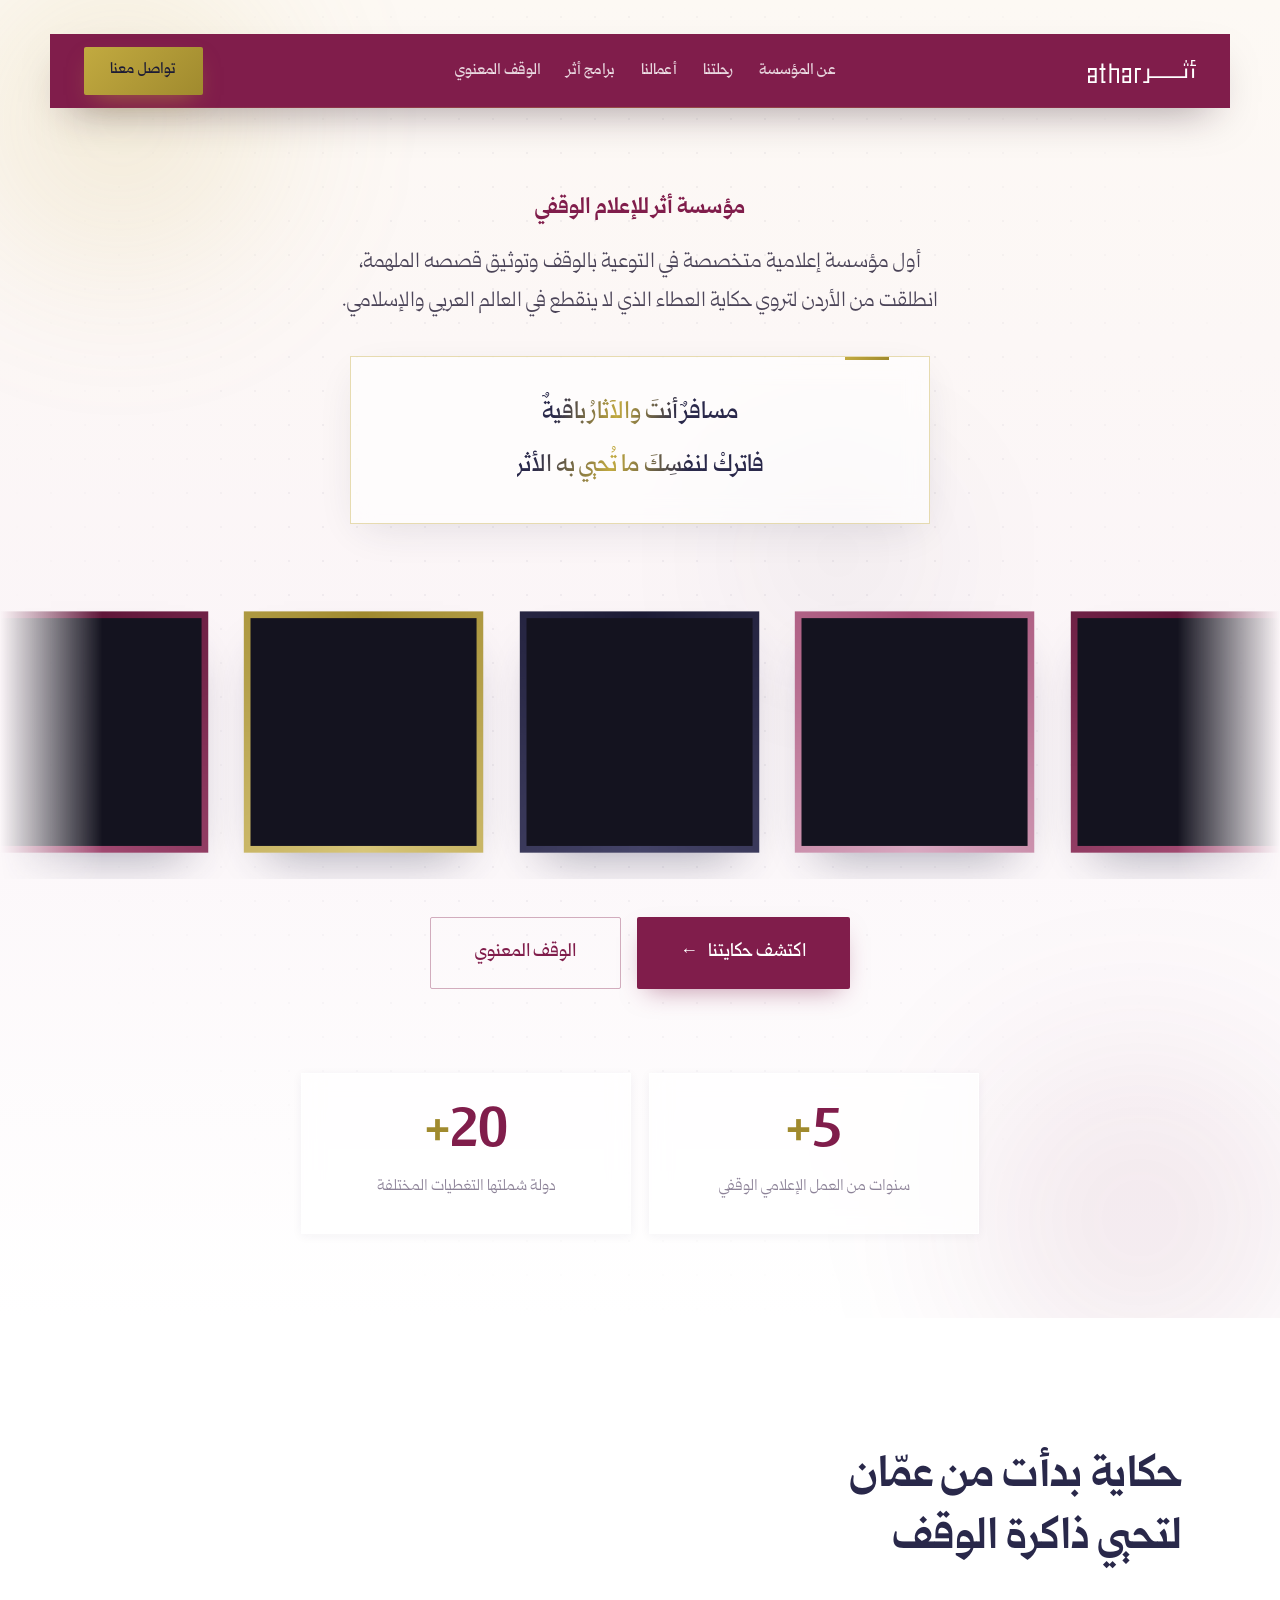
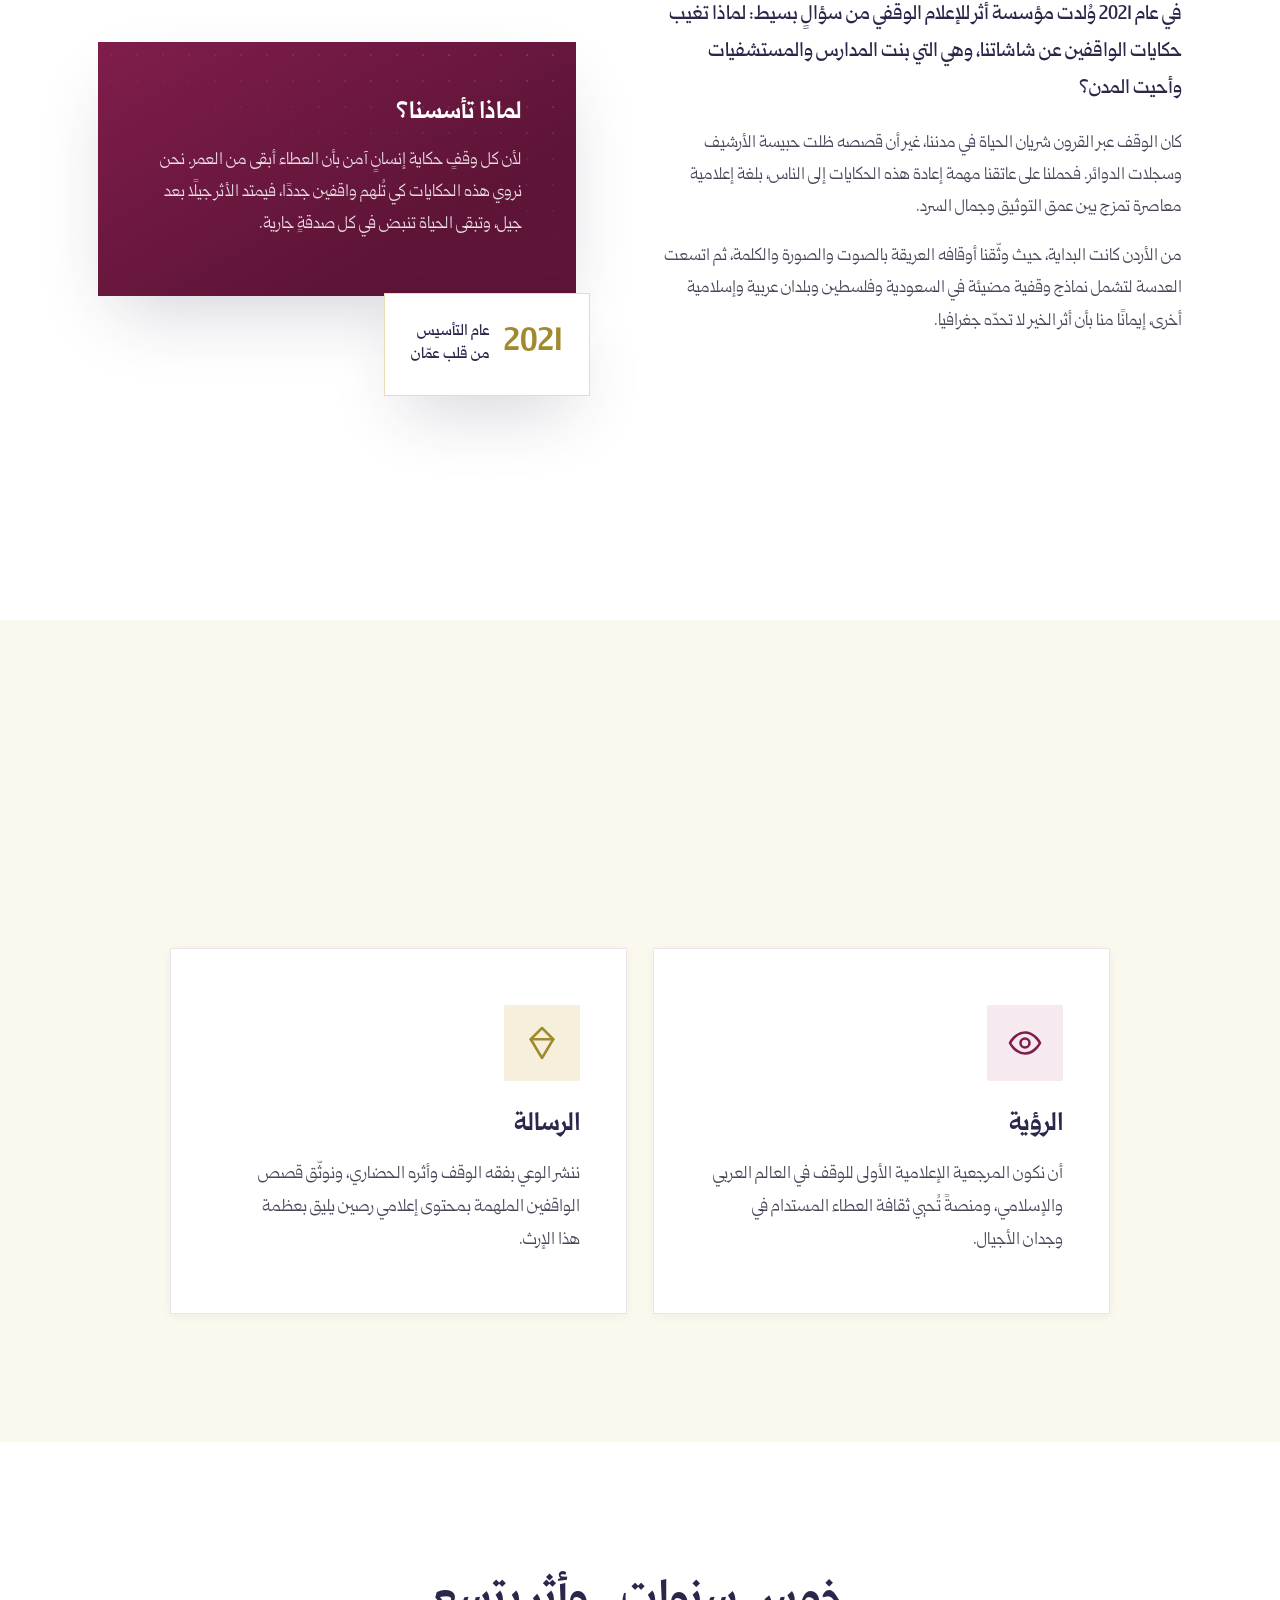
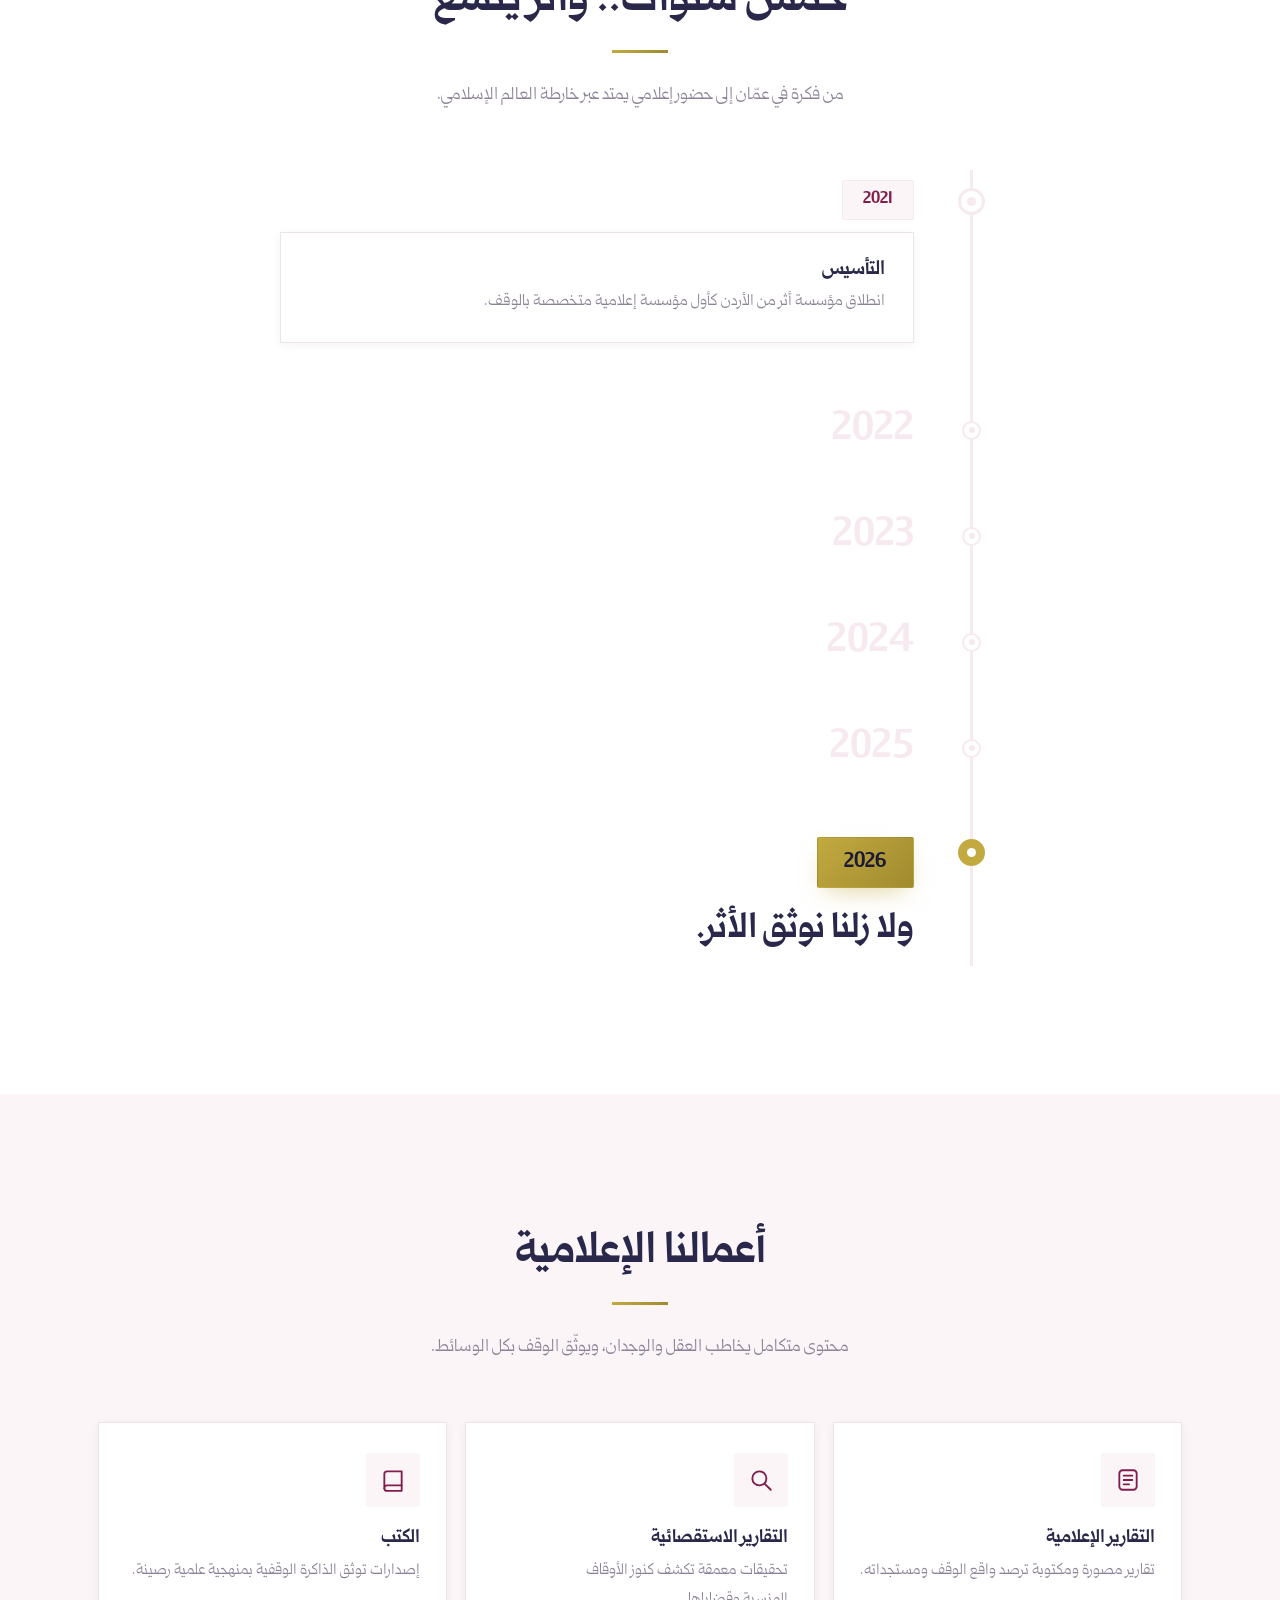
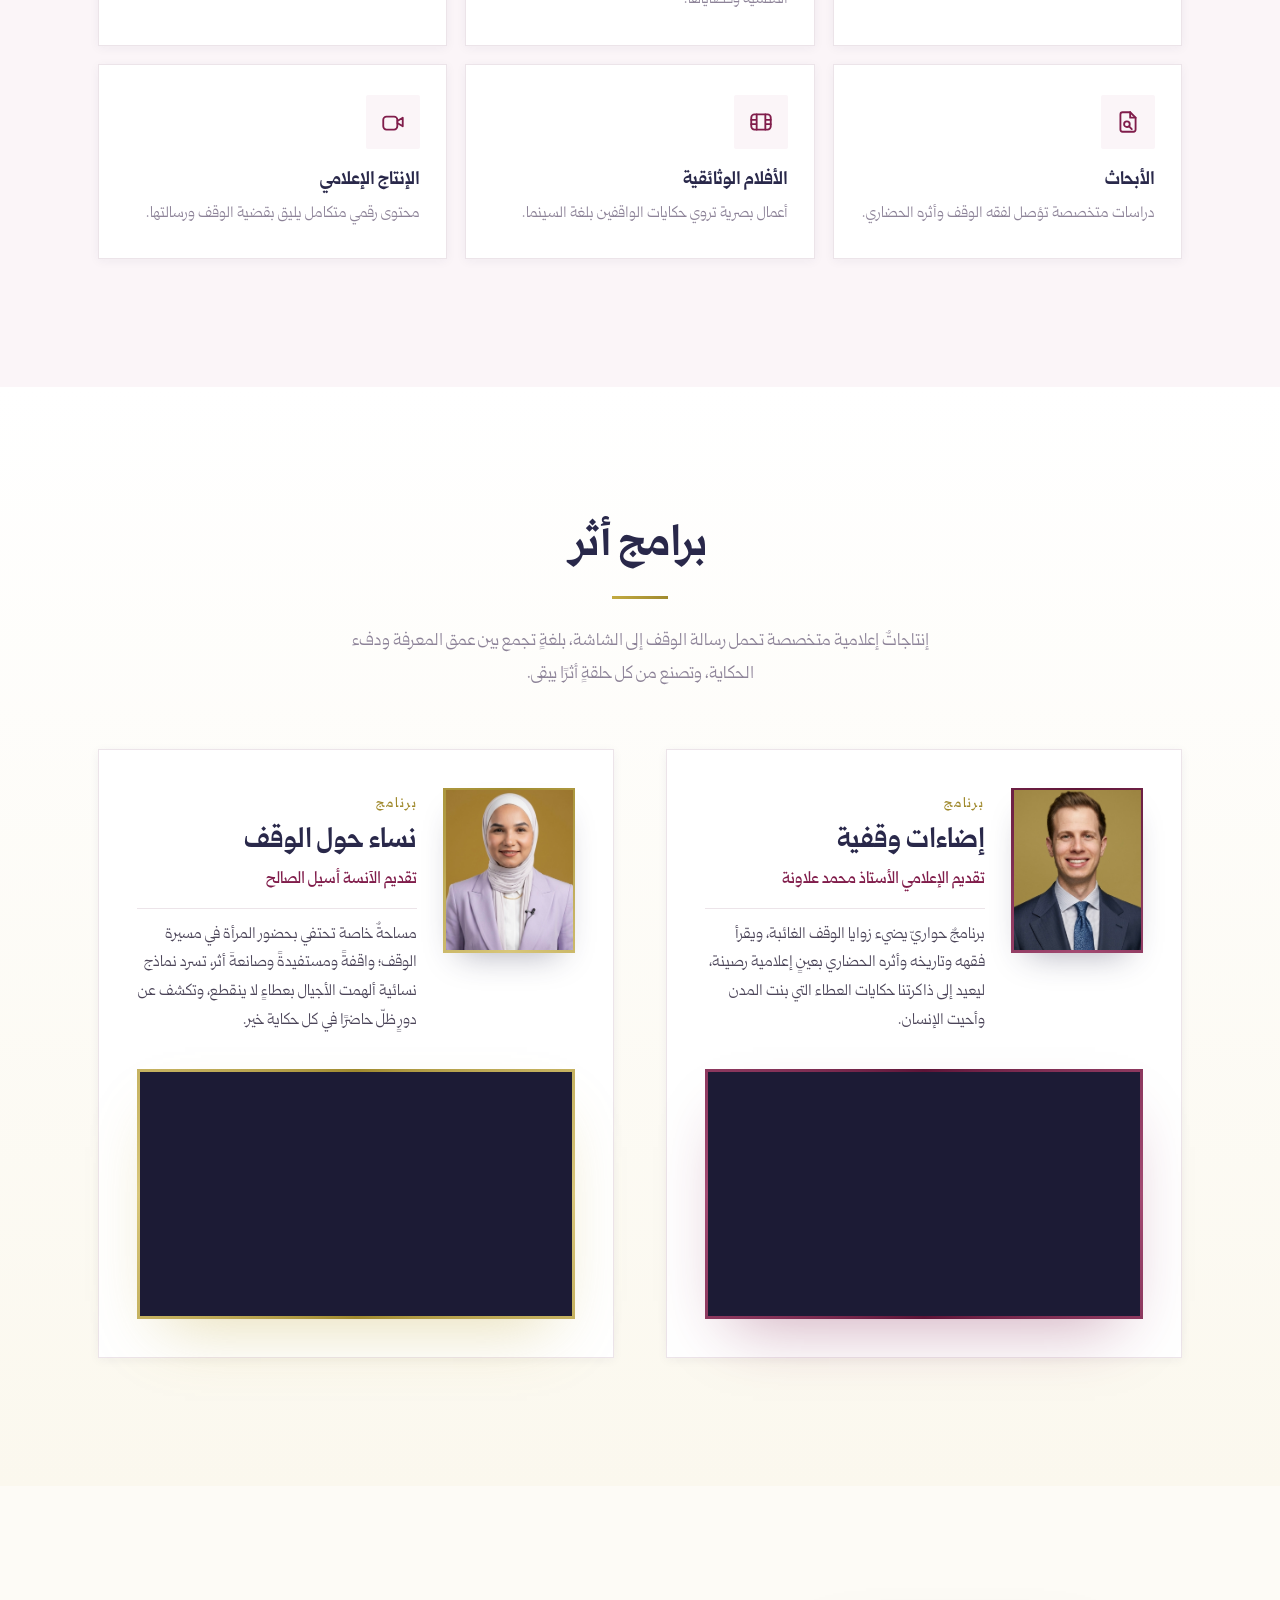
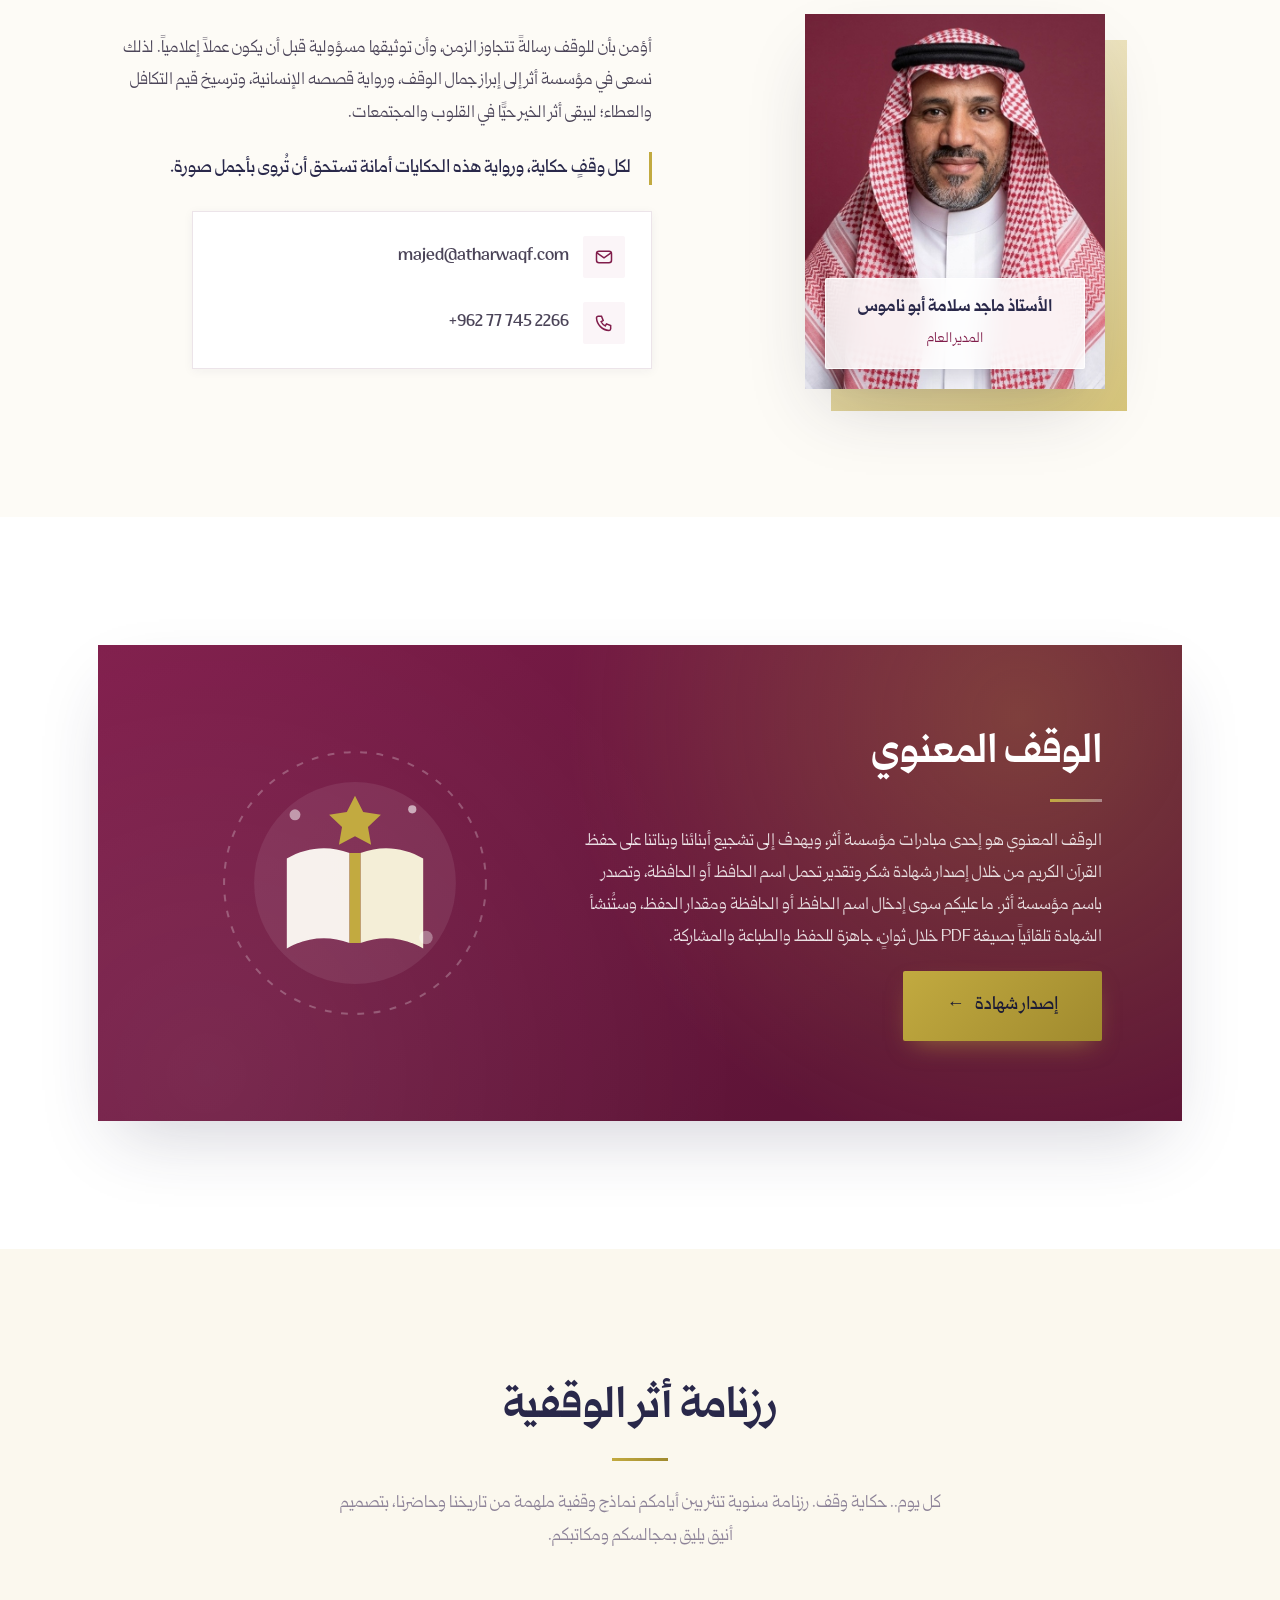
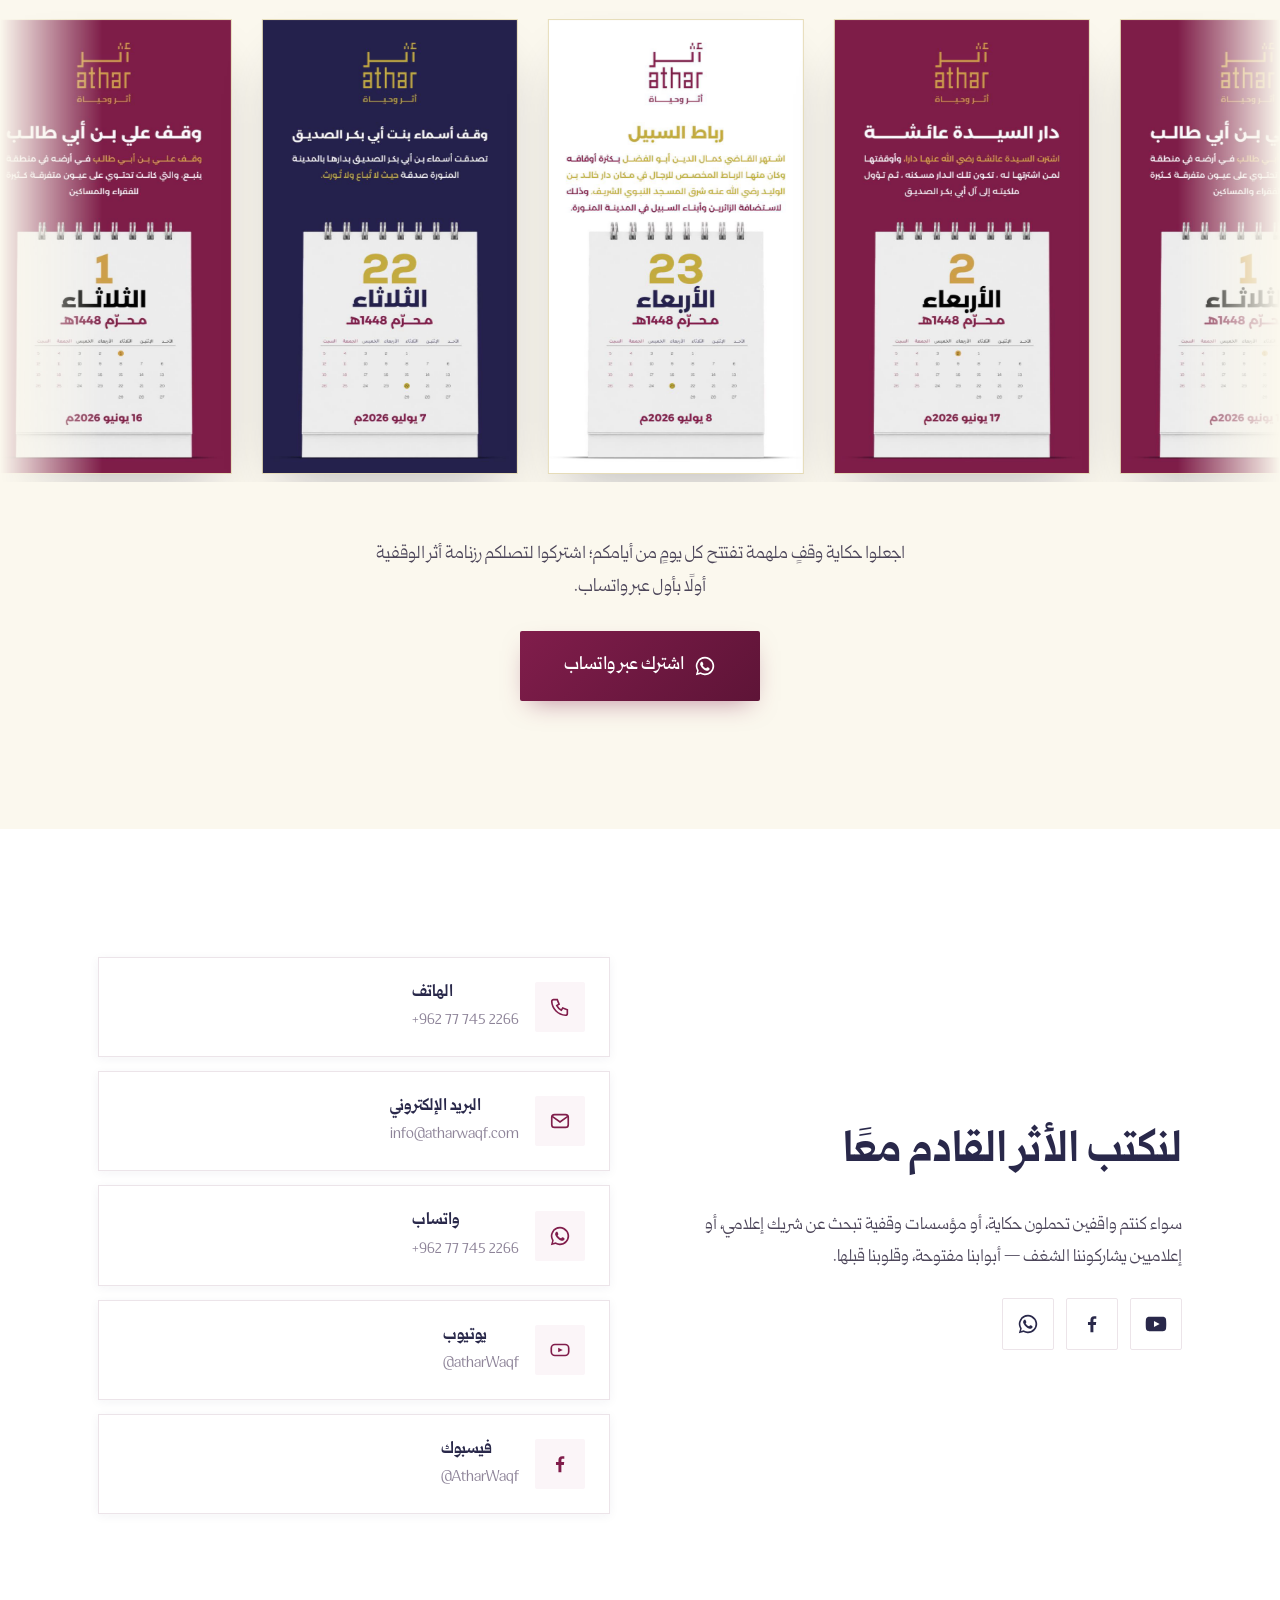
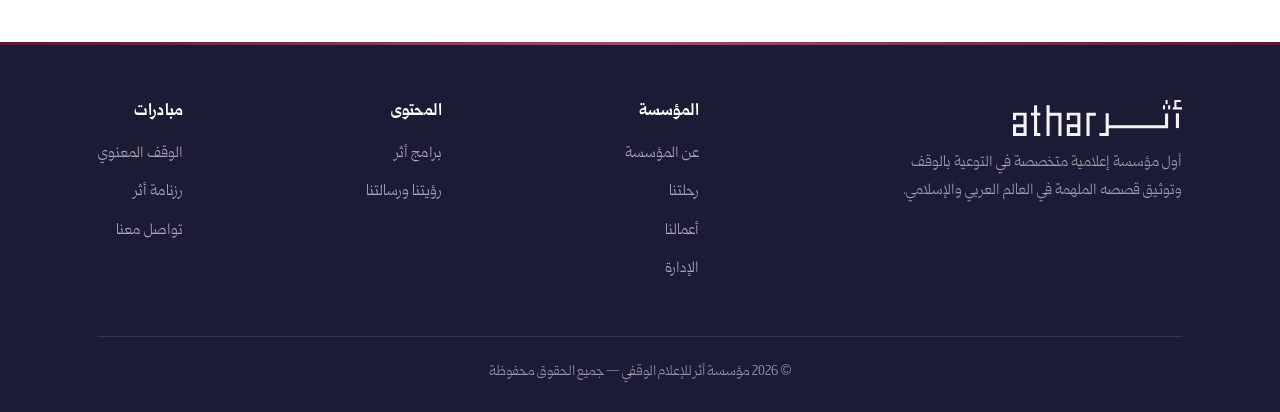
==== index.html @ a625a9fc "Add files via upload" ====
<!DOCTYPE html>
<html lang="ar" dir="rtl">
<head>
  <meta charset="UTF-8">
  <meta name="viewport" content="width=device-width, initial-scale=1.0">
  <title>مؤسسة أثر للإعلام الوقفي</title>
  <meta name="description" content="مؤسسة أثر للإعلام الوقفي — أول مؤسسة إعلامية متخصصة في التوعية بالوقف وتوثيق قصصه الملهمة في العالم العربي والإسلامي. أثر وحياة.">
  <meta property="og:title" content="مؤسسة أثر للإعلام الوقفي">
  <meta property="og:description" content="أول مؤسسة إعلامية متخصصة في التوعية بالوقف وتوثيق قصصه الملهمة، انطلقت من الأردن نحو العالم العربي والإسلامي.">
  <meta property="og:type" content="website">
  <meta name="theme-color" content="#801d4b">
  <link rel="icon" type="image/svg+xml" href="assets/img/logo-v.svg">
  <link rel="preload" href="assets/fonts/Qomra-Bold.otf" as="font" type="font/otf" crossorigin>
  <link rel="preload" href="assets/fonts/Qomra-Regular.otf" as="font" type="font/otf" crossorigin>
  <link rel="stylesheet" href="assets/css/style.css?v=21">
  <script type="application/ld+json">
  {
    "@context": "https://schema.org",
    "@type": "Organization",
    "name": "مؤسسة أثر للإعلام الوقفي",
    "slogan": "أثر وحياة",
    "foundingDate": "2021",
    "email": "info@atharwaqf.com",
    "telephone": "+962777452266",
    "address": { "@type": "PostalAddress", "addressCountry": "JO" },
    "sameAs": [
      "https://www.youtube.com/@atharWaqf",
      "https://www.facebook.com/AtharWaqf"
    ]
  }
  </script>
</head>
<body>

<a href="#main" class="skip-link">تجاوز إلى المحتوى</a>

<!-- ===== Header ===== -->
<header class="header" id="header">
  <div class="container header-inner">
    <a href="#" class="brand" aria-label="مؤسسة أثر للإعلام الوقفي — الصفحة الرئيسية">
      <img src="assets/img/logo-h.svg" alt="شعار مؤسسة أثر للإعلام الوقفي" width="108" height="23">
    </a>
    <nav class="nav-links" id="navLinks" aria-label="التنقل الرئيسي">
      <span class="nav-panel-brand" aria-hidden="true">
        <img src="assets/img/logo-v.svg" alt="" width="56" height="56">
      </span>
      <a href="#about"><span>عن المؤسسة</span></a>
      <a href="#timeline"><span>رحلتنا</span></a>
      <a href="#work"><span>أعمالنا</span></a>
      <a href="#videos"><span>برامج أثر</span></a>
      <a href="certificate.html"><span>الوقف المعنوي</span></a>
      <div class="nav-cta-row">
        <a href="#contact" class="btn btn-gold">تواصل معنا</a>
      </div>
    </nav>
    <a href="#contact" class="btn btn-gold header-cta">تواصل معنا</a>
    <button class="nav-toggle" id="navToggle" aria-expanded="false" aria-controls="navLinks" aria-label="فتح القائمة">
      <span></span><span></span><span></span>
    </button>
  </div>
</header>

<main id="main">

<!-- ===== Hero ===== -->
<section class="hero" aria-label="مقدمة">
  <div class="hero-orb orb-1" data-parallax="0.04"></div>
  <div class="hero-orb orb-2" data-parallax="0.07"></div>
  <div class="hero-orb orb-3" data-parallax="0.05"></div>
  <div class="hero-pattern"></div>

  <div class="container">
    <div class="hero-inner">
      <p class="hero-brand">مؤسسة أثر للإعلام الوقفي</p>
      <h1 class="hero-sub">
        أول مؤسسة إعلامية متخصصة في التوعية بالوقف وتوثيق قصصه الملهمة،
        انطلقت من الأردن لتروي حكاية العطاء الذي لا ينقطع في العالم العربي والإسلامي.
      </h1>
      <figure class="hero-verse reveal in">
        <p class="verse-poem">
          <span class="verse-line">مسافرٌ أنتَ والآثارُ باقيةٌ</span>
          <span class="verse-line">فاتركْ لنفسِكَ ما تُحيي به الأثر</span>
        </p>
      </figure>
    </div>
  </div>

  <div class="hero-showcase" aria-label="لقطات متتابعة من أعمال مؤسسة أثر الإعلامية">
    <div class="showcase-marquee">
      <div class="showcase-track" id="showcaseTrack">
        <div class="showcase-item">
          <video src="assets/vid/vid1.mp4" muted autoplay loop playsinline preload="metadata" aria-hidden="true" tabindex="-1"></video>
        </div>
        <div class="showcase-item">
          <video src="assets/vid/vid2.mp4" muted autoplay loop playsinline preload="metadata" aria-hidden="true" tabindex="-1"></video>
        </div>
        <div class="showcase-item">
          <video src="assets/vid/vid3.mp4" muted autoplay loop playsinline preload="metadata" aria-hidden="true" tabindex="-1"></video>
        </div>
        <div class="showcase-item">
          <video src="assets/vid/vid4.mp4" muted autoplay loop playsinline preload="metadata" aria-hidden="true" tabindex="-1"></video>
        </div>
      </div>
    </div>
  </div>

  <div class="container">
    <div class="hero-actions">
      <a href="#about" class="btn btn-lg">اكتشف حكايتنا <span class="arrow">←</span></a>
      <a href="certificate.html" class="btn btn-ghost btn-lg">الوقف المعنوي</a>
    </div>

    <div class="hero-stats" data-stagger>
      <div class="stat">
        <div class="stat-num"><span class="plus">+</span><span data-count="5">0</span></div>
        <div class="stat-label">سنوات من العمل الإعلامي الوقفي</div>
      </div>
      <div class="stat">
        <div class="stat-num"><span class="plus">+</span><span data-count="20">0</span></div>
        <div class="stat-label">دولة شملتها التغطيات المختلفة</div>
      </div>
    </div>
  </div>
</section>

<!-- ===== About ===== -->
<section class="section" id="about">
  <div class="container">
    <div class="about-grid">
      <div class="about-text reveal-r">
        <h2 class="section-title">حكاية بدأت من عمّان<br>لتحيي ذاكرة الوقف</h2>
        <p class="lead" style="margin-top:26px;">
          في عام <span class="num">2021</span> وُلدت مؤسسة أثر للإعلام الوقفي من سؤالٍ بسيط:
          لماذا تغيب حكايات الواقفين عن شاشاتنا، وهي التي بنت المدارس والمستشفيات وأحيت المدن؟
        </p>
        <p>
          كان الوقف عبر القرون شريان الحياة في مدننا، غير أن قصصه ظلت حبيسة الأرشيف
          وسجلات الدوائر. فحملنا على عاتقنا مهمة إعادة هذه الحكايات إلى الناس،
          بلغة إعلامية معاصرة تمزج بين عمق التوثيق وجمال السرد.
        </p>
        <p>
          من الأردن كانت البداية، حيث وثّقنا أوقافه العريقة بالصوت والصورة والكلمة،
          ثم اتسعت العدسة لتشمل نماذج وقفية مضيئة في السعودية وفلسطين وبلدان عربية
          وإسلامية أخرى، إيمانًا منا بأن أثر الخير لا تحدّه جغرافيا.
        </p>
        <div class="about-points" data-stagger>
          <div class="about-point">
            <span class="icon" aria-hidden="true">
              <svg width="22" height="22" viewBox="0 0 24 24" fill="none" stroke="currentColor" stroke-width="1.8" stroke-linecap="round" stroke-linejoin="round"><path d="M12 21s-7-4.5-7-11a7 7 0 0 1 14 0c0 6.5-7 11-7 11z"/><circle cx="12" cy="10" r="2.5"/></svg>
            </span>
            <div>
              <h4>جمهورنا</h4>
              <p>الأردن أولًا، ثم العالم العربي، وصولًا إلى العالم الإسلامي بأسره.</p>
            </div>
          </div>
          <div class="about-point">
            <span class="icon" aria-hidden="true">
              <svg width="22" height="22" viewBox="0 0 24 24" fill="none" stroke="currentColor" stroke-width="1.8" stroke-linecap="round" stroke-linejoin="round"><path d="M4 19.5A2.5 2.5 0 0 1 6.5 17H20V4H6.5A2.5 2.5 0 0 0 4 6.5v13z"/><path d="M4 19.5A2.5 2.5 0 0 0 6.5 22H20v-5"/></svg>
            </span>
            <div>
              <h4>تخصصنا</h4>
              <p>أول مؤسسة إعلامية عربية متفرغة بالكامل لقضية الوقف توعيةً وتوثيقًا.</p>
            </div>
          </div>
        </div>
      </div>

      <div class="about-visual reveal-l">
        <div class="about-card-main">
          <h3>لماذا تأسسنا؟</h3>
          <p>
            لأن كل وقفٍ حكاية إنسانٍ آمن بأن العطاء أبقى من العمر.
            نحن نروي هذه الحكايات كي تُلهم واقفين جددًا،
            فيمتد الأثر جيلًا بعد جيل، وتبقى الحياة تنبض في كل صدقةٍ جارية.
          </p>
        </div>
        <div class="about-card-float">
          <span class="num" style="font-size:2rem; font-weight:700; color:var(--gold-deep);">2021</span>
          <span class="txt">عام التأسيس<br>من قلب عمّان</span>
        </div>
      </div>
    </div>
  </div>
</section>

<!-- ===== Pillars: Vision & Mission ===== -->
<section class="section bg-tint-gold" id="vmv">
  <div class="container">
    <div class="section-head center reveal">
      <h2 class="section-title">رؤية تسبقنا.. ورسالة تحرّكنا</h2>
      <p class="section-sub">ركيزتان تحددان وجهتنا وتضبطان بوصلة كل عملٍ ننتجه.</p>
    </div>
    <div class="vmv-grid" data-stagger>
      <article class="vmv-card">
        <div class="vmv-icon i-burgundy" aria-hidden="true">
          <svg width="36" height="36" viewBox="0 0 24 24" fill="none" stroke="currentColor" stroke-width="1.7" stroke-linecap="round" stroke-linejoin="round"><path d="M2 12s3.5-7 10-7 10 7 10 7-3.5 7-10 7-10-7-10-7z"/><circle cx="12" cy="12" r="3"/></svg>
        </div>
        <h3>الرؤية</h3>
        <p>
          أن نكون المرجعية الإعلامية الأولى للوقف في العالم العربي والإسلامي،
          ومنصةً تُحيي ثقافة العطاء المستدام في وجدان الأجيال.
        </p>
      </article>
      <article class="vmv-card">
        <div class="vmv-icon i-gold" aria-hidden="true">
          <svg width="36" height="36" viewBox="0 0 24 24" fill="none" stroke="currentColor" stroke-width="1.7" stroke-linecap="round" stroke-linejoin="round"><path d="M12 2L4.5 9.5 12 22l7.5-12.5L12 2z"/><path d="M4.5 9.5h15"/></svg>
        </div>
        <h3>الرسالة</h3>
        <p>
          ننشر الوعي بفقه الوقف وأثره الحضاري، ونوثّق قصص الواقفين الملهمة
          بمحتوى إعلامي رصين يليق بعظمة هذا الإرث.
        </p>
      </article>
    </div>
  </div>
</section>

<!-- ===== Timeline ===== -->
<section class="section" id="timeline">
  <div class="container">
    <div class="section-head center reveal">
      <h2 class="section-title">خمس سنوات.. وأثر يتسع</h2>
      <p class="section-sub">من فكرة في عمّان إلى حضور إعلامي يمتد عبر خارطة العالم الإسلامي.</p>
    </div>
    <div class="timeline" id="timelineEl">
      <div class="timeline-line" aria-hidden="true"></div>

      <div class="tl-item tl-start">
        <span class="tl-dot" aria-hidden="true"></span>
        <span class="tl-year">2021</span>
        <div class="tl-card">
          <h3>التأسيس</h3>
          <p>انطلاق مؤسسة أثر من الأردن كأول مؤسسة إعلامية متخصصة بالوقف.</p>
        </div>
      </div>

      <div class="tl-item tl-mini">
        <span class="tl-dot" aria-hidden="true"></span>
        <span class="tl-year">2022</span>
      </div>
      <div class="tl-item tl-mini">
        <span class="tl-dot" aria-hidden="true"></span>
        <span class="tl-year">2023</span>
      </div>
      <div class="tl-item tl-mini">
        <span class="tl-dot" aria-hidden="true"></span>
        <span class="tl-year">2024</span>
      </div>
      <div class="tl-item tl-mini">
        <span class="tl-dot" aria-hidden="true"></span>
        <span class="tl-year">2025</span>
      </div>

      <div class="tl-item tl-end">
        <span class="tl-dot" aria-hidden="true"></span>
        <span class="tl-year">2026</span>
        <h3 class="tl-final">ولا زلنا نوثق الأثر.</h3>
      </div>
    </div>
  </div>
</section>

<!-- ===== Our Work ===== -->
<section class="section bg-tint-burgundy" id="work">
  <div class="container">
    <div class="section-head center reveal">
      <h2 class="section-title">أعمالنا الإعلامية</h2>
      <p class="section-sub">محتوى متكامل يخاطب العقل والوجدان، ويوثّق الوقف بكل الوسائط.</p>
    </div>
    <div class="work-grid" data-stagger id="workGrid">
      <!-- تُبنى البطاقات من data.js -->
    </div>
  </div>
</section>

<!-- ===== Media Programs: برامج أثر ===== -->
<section class="section programs-section" id="videos">
  <div class="container">
    <div class="section-head center reveal">
      <h2 class="section-title">برامج أثر</h2>
      <p class="section-sub">
        إنتاجاتٌ إعلامية متخصصة تحمل رسالة الوقف إلى الشاشة، بلغةٍ تجمع بين
        عمق المعرفة ودفء الحكاية، وتصنع من كل حلقةٍ أثرًا يبقى.
      </p>
    </div>

    <div class="programs-grid">

      <!-- برنامج إضاءات وقفية -->
      <article class="program-card reveal-r" id="program-idaat">
        <div class="program-head">
          <figure class="program-portrait">
            <img src="assets/img/alawneh.jpg"
                 alt="الإعلامي الأستاذ محمد علاونة — مقدّم برنامج إضاءات وقفية"
                 width="601" height="751" loading="lazy">
          </figure>
          <div class="program-intro">
            <span class="program-kicker">برنامج</span>
            <h3>إضاءات وقفية</h3>
            <p class="program-host">تقديم الإعلامي الأستاذ محمد علاونة</p>
            <p class="program-bio">
              برنامجٌ حواريّ يضيء زوايا الوقف الغائبة، ويقرأ فقهه وتاريخه وأثره
              الحضاري بعينٍ إعلامية رصينة، ليعيد إلى ذاكرتنا حكايات العطاء
              التي بنت المدن وأحيت الإنسان.
            </p>
          </div>
        </div>
        <div class="program-video program-video--burgundy">
          <div class="program-video-inner">
            <iframe src="https://www.youtube.com/embed/T2pfz57fhdM?rel=0"
                    title="برنامج إضاءات وقفية — تقديم محمد علاونة"
                    allow="accelerometer; autoplay; clipboard-write; encrypted-media; gyroscope; picture-in-picture"
                    allowfullscreen loading="lazy"></iframe>
          </div>
        </div>
      </article>

      <!-- برنامج نساء حول الوقف -->
      <article class="program-card reveal-l" id="program-nisaa">
        <div class="program-head">
          <figure class="program-portrait">
            <img src="assets/img/aseel.jpg"
                 alt="الآنسة أسيل الصالح — مقدّمة برنامج نساء حول الوقف"
                 width="624" height="775" loading="lazy">
          </figure>
          <div class="program-intro">
            <span class="program-kicker">برنامج</span>
            <h3>نساء حول الوقف</h3>
            <p class="program-host">تقديم الآنسة أسيل الصالح</p>
            <p class="program-bio">
              مساحةٌ خاصة تحتفي بحضور المرأة في مسيرة الوقف؛ واقفةً ومستفيدةً
              وصانعةَ أثر، تسرد نماذج نسائية ألهمت الأجيال بعطاءٍ لا ينقطع،
              وتكشف عن دورٍ ظلّ حاضرًا في كل حكاية خير.
            </p>
          </div>
        </div>
        <div class="program-video program-video--gold">
          <div class="program-video-inner">
            <iframe src="https://www.youtube.com/embed/Wi0BTtDOSBM?rel=0"
                    title="برنامج نساء حول الوقف — تقديم أسيل الصالح"
                    allow="accelerometer; autoplay; clipboard-write; encrypted-media; gyroscope; picture-in-picture"
                    allowfullscreen loading="lazy"></iframe>
          </div>
        </div>
      </article>

    </div>
  </div>
</section>

<!-- ===== General Manager ===== -->
<section class="section bg-ivory" id="gm">
  <div class="container">
    <div class="gm-grid">
      <div class="gm-portrait reveal-r">
        <div class="gm-photo-frame">
          <img src="assets/img/majed.jpg" alt="الأستاذ ماجد سلامة أبو ناموس — المدير العام">
        </div>
        <div class="gm-name-badge">
          <strong>الأستاذ ماجد سلامة أبو ناموس</strong>
          <span>المدير العام</span>
        </div>
      </div>
      <div class="gm-bio reveal-l">
        <p>
          أؤمن بأن للوقف رسالةً تتجاوز الزمن، وأن توثيقها مسؤولية قبل أن يكون عملاً إعلامياً.
          لذلك نسعى في مؤسسة أثر إلى إبراز جمال الوقف، ورواية قصصه الإنسانية، وترسيخ قيم
          التكافل والعطاء؛ ليبقى أثر الخير حيًّا في القلوب والمجتمعات.
        </p>
        <p class="gm-quote">لكل وقفٍ حكاية، ورواية هذه الحكايات أمانة تستحق أن تُروى بأجمل صورة.</p>
        <div class="gm-contact">
          <a href="mailto:majed@atharwaqf.com">
            <span class="ic" aria-hidden="true">
              <svg width="20" height="20" viewBox="0 0 24 24" fill="none" stroke="currentColor" stroke-width="1.8" stroke-linecap="round"><rect x="3" y="5" width="18" height="14" rx="3"/><path d="M3.5 7l8.5 6 8.5-6"/></svg>
            </span>
            majed@atharwaqf.com
          </a>
          <a href="tel:+962777452266">
            <span class="ic" aria-hidden="true">
              <svg width="20" height="20" viewBox="0 0 24 24" fill="none" stroke="currentColor" stroke-width="1.8" stroke-linecap="round"><path d="M5 4h4l2 5-2.5 1.5a12 12 0 0 0 5 5L15 13l5 2v4a2 2 0 0 1-2 2A16 16 0 0 1 3 6a2 2 0 0 1 2-2z"/></svg>
            </span>
            <span class="num">+962 77 745 2266</span>
          </a>
        </div>
      </div>
    </div>
  </div>
</section>

<!-- ===== Mental Endowment ===== -->
<section class="section" id="waqf-manawi">
  <div class="container">
    <div class="manawi reveal">
      <div>
        <h2>الوقف المعنوي</h2>
        <p>
          الوقف المعنوي هو إحدى مبادرات مؤسسة أثر، ويهدف إلى تشجيع أبنائنا وبناتنا على
          حفظ القرآن الكريم من خلال إصدار شهادة شكر وتقدير تحمل اسم الحافظ أو الحافظة،
          وتصدر باسم مؤسسة أثر. ما عليكم سوى إدخال اسم الحافظ أو الحافظة ومقدار الحفظ،
          وستُنشأ الشهادة تلقائياً بصيغة PDF خلال ثوانٍ، جاهزة للحفظ والطباعة والمشاركة.
        </p>
        <a href="certificate.html" class="btn btn-gold btn-lg">إصدار شهادة <span class="arrow">←</span></a>
      </div>
      <div class="manawi-illus" aria-hidden="true">
        <svg class="manawi-float" viewBox="0 0 220 220" fill="none">
          <circle cx="110" cy="110" r="96" stroke="rgba(255,255,255,.25)" stroke-width="1.5" stroke-dasharray="5 7"/>
          <circle cx="110" cy="110" r="74" fill="rgba(255,255,255,.08)"/>
          <path d="M60 92c14-8 30-10 46-4v66c-16-6-32-4-46 4V92z" fill="#fdfbf5" opacity=".95"/>
          <path d="M160 92c-14-8-30-10-46-4v66c16-6 32-4 46 4V92z" fill="#f4eed7"/>
          <path d="M106 88h8v66h-8z" fill="#c2aa40"/>
          <path d="M110 46l6 12 13 2-9.5 9 2.3 13-11.8-6.2L98.2 82l2.3-13L91 60l13-2 6-12z" fill="#c2aa40"/>
          <circle cx="66" cy="60" r="4" fill="rgba(255,255,255,.5)"/>
          <circle cx="162" cy="150" r="5" fill="rgba(255,255,255,.35)"/>
          <circle cx="152" cy="56" r="3" fill="rgba(255,255,255,.6)"/>
        </svg>
      </div>
    </div>
  </div>
</section>

<!-- ===== Calendar ===== -->
<section class="section bg-tint-gold" id="calendar">
  <div class="container">
    <div class="section-head center reveal">
      <h2 class="section-title">رزنامة أثر الوقفية</h2>
      <p class="section-sub">
        كل يوم.. حكاية وقف. رزنامة سنوية تنثر بين أيامكم نماذج وقفية ملهمة
        من تاريخنا وحاضرنا، بتصميم أنيق يليق بمجالسكم ومكاتبكم.
      </p>
    </div>
  </div>
  <div class="marquee marquee--portrait reveal" aria-label="نماذج من رزنامة أثر الوقفية">
    <div class="marquee-track" id="marqueeTrack">
      <div class="marquee-item"><img src="assets/img/cal-portrait-1.jpg" alt="صفحة من رزنامة أثر الوقفية" loading="lazy" width="720" height="1280"></div>
      <div class="marquee-item"><img src="assets/img/cal-portrait-2.jpg" alt="صفحة من رزنامة أثر الوقفية" loading="lazy" width="720" height="1280"></div>
      <div class="marquee-item"><img src="assets/img/cal-portrait-3.jpg" alt="صفحة من رزنامة أثر الوقفية" loading="lazy" width="720" height="1280"></div>
      <div class="marquee-item"><img src="assets/img/cal-portrait-4.jpg" alt="صفحة من رزنامة أثر الوقفية" loading="lazy" width="720" height="1280"></div>
    </div>
  </div>
  <div class="container calendar-cta reveal">
    <p class="calendar-invite">
      اجعلوا حكاية وقفٍ ملهمة تفتتح كل يومٍ من أيامكم؛ اشتركوا لتصلكم رزنامة أثر
      الوقفية أولًا بأول عبر واتساب.
    </p>
    <a href="https://wa.me/962777452266?text=%D8%A3%D8%B1%D8%BA%D8%A8%20%D8%A8%D8%A7%D9%84%D8%A7%D8%B4%D8%AA%D8%B1%D8%A7%D9%83%20%D9%81%D9%8A%20%D8%B1%D8%B2%D9%86%D8%A7%D9%85%D8%A9%20%D8%A3%D8%AB%D8%B1%20%D8%A7%D9%84%D9%88%D9%82%D9%81%D9%8A%D8%A9" target="_blank" rel="noopener" class="btn btn-whatsapp btn-lg">
      <svg width="22" height="22" viewBox="0 0 24 24" fill="#fff" aria-hidden="true"><path d="M12 2a10 10 0 0 0-8.6 15.1L2 22l5.1-1.3A10 10 0 1 0 12 2zm0 18.2c-1.5 0-3-.4-4.3-1.2l-.3-.2-3 .8.8-2.9-.2-.3A8.2 8.2 0 1 1 12 20.2zm4.5-6.1c-.2-.1-1.5-.7-1.7-.8-.2-.1-.4-.1-.6.1-.2.2-.6.8-.8 1-.1.2-.3.2-.5.1a6.7 6.7 0 0 1-3.4-3c-.3-.4 0-.5.2-.7l.5-.6c.1-.2.1-.4 0-.5l-.8-1.9c-.2-.5-.4-.4-.6-.4h-.5c-.2 0-.5.1-.7.3-.9.9-1.2 2.1-.6 3.5.7 1.6 2 3.3 3.8 4.5 2.3 1.5 3.3 1.6 4.3 1.4.6-.1 1.5-.6 1.7-1.2.2-.6.2-1.1.1-1.2-.1-.2-.3-.2-.4-.3z"/></svg>
      اشترك عبر واتساب
    </a>
  </div>
</section>

<!-- ===== Contact ===== -->
<section class="section" id="contact">
  <div class="container">
    <div class="contact-grid">
      <div class="reveal-r">
        <h2 class="section-title">لنكتب الأثر القادم معًا</h2>
        <p style="margin-top:24px;">
          سواء كنتم واقفين تحملون حكاية، أو مؤسسات وقفية تبحث عن شريك إعلامي،
          أو إعلاميين يشاركوننا الشغف — أبوابنا مفتوحة، وقلوبنا قبلها.
        </p>
        <div class="socials" data-stagger>
          <a class="social-btn" href="https://www.youtube.com/@atharWaqf" target="_blank" rel="noopener" aria-label="قناة يوتيوب">
            <svg width="22" height="22" viewBox="0 0 24 24" fill="currentColor" aria-hidden="true"><path d="M23 7.5s-.2-1.6-.9-2.3c-.9-.9-1.9-.9-2.3-1C16.6 4 12 4 12 4s-4.6 0-7.8.2c-.4.1-1.4.1-2.3 1-.7.7-.9 2.3-.9 2.3S.8 9.4.8 11.3v1.4c0 1.9.2 3.8.2 3.8s.2 1.6.9 2.3c.9.9 2 .9 2.5 1 1.8.2 7.6.2 7.6.2s4.6 0 7.8-.2c.4-.1 1.4-.1 2.3-1 .7-.7.9-2.3.9-2.3s.2-1.9.2-3.8v-1.4c0-1.9-.2-3.8-.2-3.8zM9.8 15.3V8.7l6.2 3.3-6.2 3.3z"/></svg>
          </a>
          <a class="social-btn" href="https://www.facebook.com/AtharWaqf" target="_blank" rel="noopener" aria-label="صفحة فيسبوك">
            <svg width="22" height="22" viewBox="0 0 24 24" fill="currentColor" aria-hidden="true"><path d="M13.5 21v-8h2.7l.4-3.1h-3.1V7.9c0-.9.3-1.5 1.6-1.5h1.6V3.6c-.3 0-1.3-.1-2.4-.1-2.4 0-4 1.4-4 4.1v2.3H7.6V13h2.7v8h3.2z"/></svg>
          </a>
          <a class="social-btn" href="https://wa.me/962777452266" target="_blank" rel="noopener" aria-label="واتساب">
            <svg width="22" height="22" viewBox="0 0 24 24" fill="currentColor" aria-hidden="true"><path d="M12 2a10 10 0 0 0-8.6 15.1L2 22l5.1-1.3A10 10 0 1 0 12 2zm0 18.2c-1.5 0-3-.4-4.3-1.2l-.3-.2-3 .8.8-2.9-.2-.3A8.2 8.2 0 1 1 12 20.2zm4.5-6.1c-.2-.1-1.5-.7-1.7-.8-.2-.1-.4-.1-.6.1-.2.2-.6.8-.8 1-.1.2-.3.2-.5.1a6.7 6.7 0 0 1-3.4-3c-.3-.4 0-.5.2-.7l.5-.6c.1-.2.1-.4 0-.5l-.8-1.9c-.2-.5-.4-.4-.6-.4h-.5c-.2 0-.5.1-.7.3-.9.9-1.2 2.1-.6 3.5.7 1.6 2 3.3 3.8 4.5 2.3 1.5 3.3 1.6 4.3 1.4.6-.1 1.5-.6 1.7-1.2.2-.6.2-1.1.1-1.2-.1-.2-.3-.2-.4-.3z"/></svg>
          </a>
        </div>
      </div>
      <div class="contact-cards reveal-l" data-stagger>
        <a class="contact-card" href="tel:+962777452266">
          <span class="ic" aria-hidden="true">
            <svg width="22" height="22" viewBox="0 0 24 24" fill="none" stroke="currentColor" stroke-width="1.8" stroke-linecap="round"><path d="M5 4h4l2 5-2.5 1.5a12 12 0 0 0 5 5L15 13l5 2v4a2 2 0 0 1-2 2A16 16 0 0 1 3 6a2 2 0 0 1 2-2z"/></svg>
          </span>
          <span><b>الهاتف</b><span>+962 77 745 2266</span></span>
        </a>
        <a class="contact-card" href="mailto:info@atharwaqf.com">
          <span class="ic" aria-hidden="true">
            <svg width="22" height="22" viewBox="0 0 24 24" fill="none" stroke="currentColor" stroke-width="1.8" stroke-linecap="round"><rect x="3" y="5" width="18" height="14" rx="3"/><path d="M3.5 7l8.5 6 8.5-6"/></svg>
          </span>
          <span><b>البريد الإلكتروني</b><span>info@atharwaqf.com</span></span>
        </a>
        <a class="contact-card" href="https://wa.me/962777452266" target="_blank" rel="noopener">
          <span class="ic" aria-hidden="true">
            <svg width="22" height="22" viewBox="0 0 24 24" fill="currentColor" aria-hidden="true"><path d="M12 2a10 10 0 0 0-8.6 15.1L2 22l5.1-1.3A10 10 0 1 0 12 2zm0 18.2c-1.5 0-3-.4-4.3-1.2l-.3-.2-3 .8.8-2.9-.2-.3A8.2 8.2 0 1 1 12 20.2zm4.5-6.1c-.2-.1-1.5-.7-1.7-.8-.2-.1-.4-.1-.6.1-.2.2-.6.8-.8 1-.1.2-.3.2-.5.1a6.7 6.7 0 0 1-3.4-3c-.3-.4 0-.5.2-.7l.5-.6c.1-.2.1-.4 0-.5l-.8-1.9c-.2-.5-.4-.4-.6-.4h-.5c-.2 0-.5.1-.7.3-.9.9-1.2 2.1-.6 3.5.7 1.6 2 3.3 3.8 4.5 2.3 1.5 3.3 1.6 4.3 1.4.6-.1 1.5-.6 1.7-1.2.2-.6.2-1.1.1-1.2-.1-.2-.3-.2-.4-.3z"/></svg>
          </span>
          <span><b>واتساب</b><span class="num">+962 77 745 2266</span></span>
        </a>
        <a class="contact-card" href="https://www.youtube.com/@atharWaqf" target="_blank" rel="noopener">
          <span class="ic" aria-hidden="true">
            <svg width="22" height="22" viewBox="0 0 24 24" fill="none" stroke="currentColor" stroke-width="1.8" stroke-linecap="round" stroke-linejoin="round"><rect x="2.5" y="6" width="19" height="12" rx="4"/><path d="M10 9.5l5 2.5-5 2.5v-5z" fill="currentColor" stroke="none"/></svg>
          </span>
          <span><b>يوتيوب</b><span>@atharWaqf</span></span>
        </a>
        <a class="contact-card" href="https://www.facebook.com/AtharWaqf" target="_blank" rel="noopener">
          <span class="ic" aria-hidden="true">
            <svg width="22" height="22" viewBox="0 0 24 24" fill="currentColor" aria-hidden="true"><path d="M13.5 21v-8h2.7l.4-3.1h-3.1V7.9c0-.9.3-1.5 1.6-1.5h1.6V3.6c-.3 0-1.3-.1-2.4-.1-2.4 0-4 1.4-4 4.1v2.3H7.6V13h2.7v8h3.2z"/></svg>
          </span>
          <span><b>فيسبوك</b><span>@AtharWaqf</span></span>
        </a>
      </div>
    </div>
  </div>
</section>

</main>

<!-- ===== Footer (unified component, rendered by site.js) ===== -->
<footer class="footer" id="siteFooter"></footer>

<script src="assets/js/data.js?v=21" defer></script>
<script src="assets/js/site.js?v=21" defer></script>
<script src="assets/js/main.js?v=21" defer></script>
</body>
</html>
---- assets/css/style.css ----
/* ============================================================
   أثر — مؤسسة أثر للإعلام الوقفي
   Design System & Stylesheet — v2
   ============================================================ */

/* ---------- 1. Fonts ---------- */
@font-face {
  font-family: 'Qomra';
  src: url('../fonts/Qomra-Light.otf') format('opentype');
  font-weight: 300;
  font-display: swap;
}
@font-face {
  font-family: 'Qomra';
  src: url('../fonts/Qomra-Regular.otf') format('opentype');
  font-weight: 400;
  font-display: swap;
}
@font-face {
  font-family: 'Qomra';
  src: url('../fonts/Qomra-Medium.otf') format('opentype');
  font-weight: 500;
  font-display: swap;
}
@font-face {
  font-family: 'Qomra';
  src: url('../fonts/Qomra-Bold.otf') format('opentype');
  font-weight: 700;
  font-display: swap;
}

/* ---------- 2. Design Tokens ---------- */
:root {
  /* Brand */
  --burgundy: #801d4b;
  --burgundy-deep: #5e1437;
  --burgundy-soft: #a34a72;
  --gold: #c2aa40;
  --gold-deep: #a08a2e;
  --gold-soft: #d8c67a;
  --navy: #29284a;
  --navy-soft: #454468;
  --navy-deep: #1c1b35;

  /* Tints & Surfaces */
  --tint-burgundy: #fbf5f8;
  --tint-burgundy-2: #f6eaf0;
  --tint-gold: #fbf8ee;
  --tint-gold-2: #f5efdb;
  --tint-navy: #f1f1f7;
  --ivory: #fdfbf6;
  --cream: #faf6ec;
  --beige: #f6f1e6;
  --gray-light: #f5f4f6;

  /* Semantic */
  --bg: #ffffff;
  --surface: var(--ivory);
  --card: #ffffff;
  --border: #ece4e9;
  --border-gold: #e6dcb8;
  --heading: var(--navy);
  --body: #4b4458;
  --muted: #8d8398;
  --success: #2e7d5b;
  --warning: #b7791f;

  /* Interaction */
  --btn-primary: var(--burgundy);
  --btn-primary-hover: #93265a;
  --focus-ring: rgba(128, 29, 75, .28);

  /* Geometry & motion */
  /* Sharp, architectural language — tiny radius only where necessary */
  --radius-s: 2px;
  --radius: 0px;
  --radius-l: 0px;
  --shadow-s: 0 2px 10px rgba(41, 40, 74, .05);
  --shadow: 0 12px 40px -12px rgba(41, 40, 74, .14);
  --shadow-l: 0 30px 70px -20px rgba(41, 40, 74, .22);
  --ease: cubic-bezier(.22, 1, .36, 1);
  --container: 1180px;
  --header-h: 74px;
}

/* ---------- 3. Base ---------- */
*, *::before, *::after { box-sizing: border-box; }
html {
  scroll-behavior: smooth; scroll-padding-top: calc(var(--header-h) + 52px);
  /* Lock the page horizontally — width always equals the viewport.
     `clip` (not `hidden`) so it never creates a scroll container that would
     break position:sticky. */
  overflow-x: clip;
}
body {
  margin: 0;
  font-family: 'Qomra', 'Tahoma', sans-serif;
  background: var(--bg);
  color: var(--body);
  font-size: 1.06rem;
  line-height: 1.9;
  -webkit-font-smoothing: antialiased;
  overflow-x: clip;
  max-width: 100%;
  /* Clean Arabic typography — never split a single word across lines,
     and avoid orphaned words on their own line */
  word-break: keep-all;
  overflow-wrap: normal;
  -webkit-hyphens: none; hyphens: none;
  text-wrap: pretty;
}
h1, h2, h3, h4 {
  color: var(--heading); font-weight: 700; line-height: 1.45; margin: 0 0 .6em;
  text-wrap: balance;
}
p { margin: 0 0 1em; }
a { color: var(--burgundy); text-decoration: none; transition: color .3s var(--ease); }
img { max-width: 100%; display: block; }
::selection { background: var(--burgundy); color: #fff; }

:focus-visible {
  outline: none;
  box-shadow: 0 0 0 4px var(--focus-ring);
  border-radius: var(--radius-s);
}

.container { max-width: var(--container); margin-inline: auto; padding-inline: clamp(20px, 5vw, 48px); }

.skip-link {
  position: absolute; top: -60px; right: 16px; z-index: 300;
  background: var(--navy); color: #fff; padding: 10px 22px; border-radius: 0 0 2px 2px;
  transition: top .3s;
}
.skip-link:focus { top: 0; color: #fff; }

/* Section rhythm — intentionally varied, never uniform */
.section { padding-block: clamp(76px, 10vw, 128px); position: relative; }
.section-s { padding-block: clamp(56px, 7vw, 92px); }
.section-head { max-width: 620px; margin-bottom: clamp(36px, 5vw, 58px); }
.section-head.center { margin-inline: auto; text-align: center; }
.section-title { font-size: clamp(1.75rem, 4vw, 2.7rem); position: relative; }
.section-head.center .section-title::after {
  content: ''; display: block; width: 56px; height: 3px; border-radius: 0px;
  margin: 18px auto 0;
  background: linear-gradient(90deg, var(--gold), var(--gold-deep));
}
.section-head:not(.center) .section-title::after {
  content: ''; display: block; width: 56px; height: 3px; border-radius: 0px;
  margin-top: 18px;
  background: linear-gradient(90deg, var(--gold), var(--gold-deep));
}
.section-sub { color: var(--muted); font-size: 1.08rem; margin-top: 16px; }

/* Light tinted backgrounds — bright, airy, brand-derived */
.bg-ivory { background: var(--ivory); }
.bg-cream { background: var(--cream); }
.bg-tint-burgundy { background: var(--tint-burgundy); }
.bg-tint-gold { background: var(--tint-gold); }
.bg-tint-navy { background: var(--tint-navy); }

/* ---------- 4. Buttons ---------- */
.btn {
  --btn-bg: var(--btn-primary);
  position: relative; overflow: hidden;
  display: inline-flex; align-items: center; justify-content: center; gap: 10px;
  padding: 15px 34px; border-radius: 2px;
  background: var(--btn-bg); color: #fff;
  font-family: inherit; font-size: 1.02rem; font-weight: 500;
  border: none; cursor: pointer;
  transition: transform .35s var(--ease), box-shadow .35s var(--ease), background .3s, color .3s;
  box-shadow: 0 10px 26px -10px rgba(128, 29, 75, .5);
}
.btn:hover { background: var(--btn-primary-hover); transform: translateY(-3px); box-shadow: 0 18px 34px -12px rgba(128, 29, 75, .55); color: #fff; }
.btn:active { transform: translateY(-1px) scale(.98); }
.btn::after {
  content: ''; position: absolute; inset: 0;
  background: linear-gradient(105deg, transparent 40%, rgba(255,255,255,.35) 50%, transparent 60%);
  transform: translateX(120%); transition: transform .7s var(--ease);
}
.btn:hover::after { transform: translateX(-120%); }
.btn .arrow { transition: transform .35s var(--ease); }
.btn:hover .arrow { transform: translateX(-5px); }

.btn-gold {
  --btn-bg: linear-gradient(135deg, var(--gold), var(--gold-deep));
  background: var(--btn-bg); color: var(--navy-deep);
  box-shadow: 0 10px 26px -10px rgba(194, 170, 64, .55);
}
.btn-gold:hover { background: linear-gradient(135deg, #cdb54e, var(--gold)); color: var(--navy-deep); box-shadow: 0 18px 34px -12px rgba(194,170,64,.6); }

.btn-ghost {
  background: transparent; color: var(--burgundy);
  border: 1.5px solid rgba(128, 29, 75, .35); box-shadow: none;
}
.btn-ghost:hover { background: var(--tint-burgundy); color: var(--burgundy); border-color: var(--burgundy); box-shadow: none; }

.btn-light { background: #fff; color: var(--burgundy); box-shadow: 0 10px 30px -10px rgba(0,0,0,.25); }
.btn-light:hover { background: var(--ivory); color: var(--burgundy-deep); }

.btn-lg { padding: 18px 44px; font-size: 1.12rem; }

/* ---------- 5. Header — floating institutional bar (sharp corners) ---------- */
.header {
  --nav-gap: clamp(14px, 3vw, 34px);
  position: fixed; top: var(--nav-gap);
  left: var(--nav-gap); right: var(--nav-gap);
  margin-inline: auto; max-width: var(--container);
  z-index: 200;
  background: var(--burgundy);
  border-radius: 0;
  box-shadow: 0 18px 44px -20px rgba(41, 15, 30, .5);
  transition: box-shadow .45s var(--ease), background .45s var(--ease), backdrop-filter .45s, top .45s var(--ease);
}
.header::after {
  content: ''; position: absolute; bottom: 0; inset-inline: 0; height: 1px;
  background: linear-gradient(90deg, transparent, rgba(194,170,64,.5), transparent);
  opacity: .7;
}
.header.scrolled {
  background: rgba(94, 20, 55, .94);
  backdrop-filter: saturate(140%) blur(14px);
  -webkit-backdrop-filter: saturate(140%) blur(14px);
  box-shadow: 0 22px 50px -22px rgba(41, 15, 30, .62);
}
.header-inner {
  display: flex; align-items: center; justify-content: space-between; gap: clamp(18px, 3vw, 40px);
  height: var(--header-h);
  padding-inline: clamp(20px, 3vw, 34px);
}
.brand { display: flex; align-items: center; transition: opacity .3s; }
.brand:hover { opacity: .85; }
.brand img {
  height: 23px; width: auto;
  filter: brightness(0) invert(1);
}
.nav-panel-brand { display: none; }

.nav-links { display: flex; align-items: center; gap: clamp(8px, 1.4vw, 22px); }
.nav-links a {
  color: rgba(255,255,255,.82); font-size: .95rem; font-weight: 500;
  letter-spacing: .005em;
  position: relative; padding: 8px 4px;
  transition: color .35s var(--ease);
}
.nav-links a > span { position: relative; display: inline-block; }
.nav-links a > span::after {
  content: ''; position: absolute; bottom: -5px; inset-inline: 50%; height: 1.5px; width: 0;
  background: var(--gold); border-radius: 2px;
  transition: width .4s var(--ease), inset-inline .4s var(--ease);
}
.nav-links a:hover { color: #fff; }
.nav-links a:hover > span::after { width: 100%; inset-inline: 0; }
.header-cta {
  white-space: nowrap; padding: 10px 26px; font-size: .92rem; letter-spacing: .01em;
}
.header .btn-ghost { color: #fff; border-color: rgba(255,255,255,.4); }
.header .btn-ghost:hover { background: rgba(255,255,255,.12); color: #fff; border-color: #fff; }

/* Mobile toggle — three refined lines */
.nav-toggle {
  display: none; background: none; border: none; cursor: pointer;
  padding: 10px 4px; flex-direction: column; align-items: flex-end; gap: 6px;
  z-index: 240; position: relative;
}
.nav-toggle span { display: block; background: #fff; border-radius: 0px; transition: .45s var(--ease); }
.nav-toggle span:nth-child(1) { width: 27px; height: 2.5px; }
.nav-toggle span:nth-child(2) { width: 18px; height: 2px; }
.nav-toggle span:nth-child(3) { width: 23px; height: 2px; }
.nav-toggle[aria-expanded="true"] span:nth-child(1) { width: 26px; height: 2px; transform: translateY(8px) rotate(45deg); }
.nav-toggle[aria-expanded="true"] span:nth-child(2) { opacity: 0; transform: translateX(-10px); }
.nav-toggle[aria-expanded="true"] span:nth-child(3) { width: 26px; height: 2px; transform: translateY(-8.5px) rotate(-45deg); }

/* Mobile — luxurious full-surface curtain menu */
@media (max-width: 960px) {
  .nav-toggle { display: flex; }
  .header-cta { display: none; }

  /* The menu opens as a SHORT panel attached just below the floating bar —
     white with a soft single-tone Athar (burgundy) gradient. It never covers
     the bar, and its height stays around the middle of the screen. */
  .nav-links {
    position: absolute; top: calc(100% + 10px); inset-inline: 0; z-index: 20;
    flex-direction: column; align-items: stretch; justify-content: flex-start;
    gap: 2px; padding: 12px;
    max-height: min(56vh, 460px); overflow-y: auto; -webkit-overflow-scrolling: touch;
    background: linear-gradient(180deg, #ffffff 0%, var(--tint-burgundy-2) 100%);
    border: 1px solid var(--border-gold);
    box-shadow: 0 30px 60px -26px rgba(41, 15, 30, .32), 0 2px 10px rgba(41,40,74,.06);
    opacity: 0; visibility: hidden; pointer-events: none;
    transform: translateY(-10px) scale(.985); transform-origin: top center;
    transition: opacity .35s var(--ease), transform .42s var(--ease), visibility 0s .42s;
  }
  .nav-links.open {
    opacity: 1; visibility: visible; pointer-events: auto;
    transform: none;
    transition: opacity .35s var(--ease), transform .42s var(--ease), visibility 0s;
  }
  /* small pointer linking the panel to the bar (near the toggle) */
  .nav-links::before {
    content: ''; position: absolute; top: -6px; inset-inline-start: 24px;
    width: 12px; height: 12px; background: #fff;
    border-inline-start: 1px solid var(--border-gold);
    border-top: 1px solid var(--border-gold);
    transform: rotate(45deg);
  }
  .nav-panel-brand { display: none; }

  .nav-links > a {
    color: var(--navy); font-size: 1.05rem; font-weight: 500;
    padding: 13px 16px; border-radius: 2px;
    opacity: 0; transform: translateY(-6px);
    transition: opacity .3s var(--ease), transform .3s var(--ease), background .25s, color .25s;
  }
  .nav-links > a > span::after { display: none; }
  .nav-links > a:hover { color: var(--burgundy); background: var(--tint-burgundy); }
  .nav-links.open > a { opacity: 1; transform: none; }
  .nav-links.open > a:nth-of-type(1) { transition-delay: .05s; }
  .nav-links.open > a:nth-of-type(2) { transition-delay: .09s; }
  .nav-links.open > a:nth-of-type(3) { transition-delay: .13s; }
  .nav-links.open > a:nth-of-type(4) { transition-delay: .17s; }
  .nav-links.open > a:nth-of-type(5) { transition-delay: .21s; }
  .nav-links.open > a:nth-of-type(6) { transition-delay: .25s; }
  .nav-links .nav-cta-row {
    margin-top: 8px; padding-top: 10px; border-top: 1px solid var(--border);
    opacity: 0; transform: translateY(-6px);
    transition: opacity .3s var(--ease) .26s, transform .3s var(--ease) .26s;
  }
  .nav-links.open .nav-cta-row { opacity: 1; transform: none; }
  .nav-links .nav-cta-row .btn { width: 100%; }
}
@media (min-width: 961px) {
  .nav-links .nav-cta-row { display: none; }
}

/* ---------- 6. Hero ---------- */
.hero {
  min-height: calc(100svh - 0px);
  display: flex; flex-direction: column; justify-content: center;
  padding-top: calc(var(--header-h) + clamp(74px, 11vw, 118px)); padding-bottom: 84px;
  position: relative; overflow: hidden;
  background: linear-gradient(180deg, #fdf9f4 0%, var(--tint-burgundy) 52%, #fff 100%);
}
.hero-orb { position: absolute; border-radius: 50%; filter: blur(70px); opacity: .5; pointer-events: none; will-change: transform; }
.orb-1 { width: 480px; height: 480px; background: radial-gradient(circle, rgba(194,170,64,.42), transparent 65%); top: -120px; left: -120px; animation: drift 16s ease-in-out infinite alternate; }
.orb-2 { width: 560px; height: 560px; background: radial-gradient(circle, rgba(128,29,75,.24), transparent 65%); bottom: -180px; right: -140px; animation: drift 20s ease-in-out infinite alternate-reverse; }
.orb-3 { width: 320px; height: 320px; background: radial-gradient(circle, rgba(41,40,74,.16), transparent 65%); top: 30%; right: 22%; animation: drift 24s ease-in-out infinite alternate; }
@keyframes drift {
  from { transform: translate(0, 0) scale(1); }
  to { transform: translate(60px, -50px) scale(1.12); }
}
.hero-pattern {
  position: absolute; inset: 0; opacity: .05; pointer-events: none;
  background-image: radial-gradient(var(--navy) 1.3px, transparent 1.3px);
  background-size: 34px 34px;
  mask-image: radial-gradient(ellipse at 50% 40%, black 30%, transparent 75%);
  -webkit-mask-image: radial-gradient(ellipse at 50% 40%, black 30%, transparent 75%);
}
.hero-inner { position: relative; z-index: 2; text-align: center; max-width: 880px; margin-inline: auto; }
.hero-badge {
  display: inline-flex; align-items: center; gap: 10px;
  background: rgba(255,255,255,.75); backdrop-filter: blur(8px);
  border: 1px solid var(--border-gold);
  padding: 9px 22px; border-radius: 2px;
  color: var(--navy); font-size: .93rem; font-weight: 500;
  box-shadow: var(--shadow-s);
}
.hero-badge .dot { width: 8px; height: 8px; border-radius: 50%; background: var(--gold); animation: pulse-dot 2.2s infinite; }
@keyframes pulse-dot {
  0%, 100% { box-shadow: 0 0 0 0 rgba(194,170,64,.5); }
  55% { box-shadow: 0 0 0 8px rgba(194,170,64,0); }
}
.hero-title {
  font-size: clamp(3rem, 10vw, 6rem);
  margin: 26px 0 10px;
  background: linear-gradient(120deg, var(--burgundy-deep) 10%, var(--burgundy) 50%, var(--burgundy-soft) 100%);
  background-size: 220% 220%;
  -webkit-background-clip: text; background-clip: text;
  -webkit-text-fill-color: transparent; color: transparent;
  animation: gradient-flow 9s ease infinite;
  line-height: 1.3;
}
@keyframes gradient-flow {
  0%, 100% { background-position: 0% 50%; }
  50% { background-position: 100% 50%; }
}
.hero-brand {
  color: var(--burgundy); font-weight: 700;
  font-size: clamp(1.1rem, 2.5vw, 1.35rem);
  margin: 0 0 16px; line-height: 1.6;
}
.hero-sub {
  font-size: clamp(1.05rem, 2.4vw, 1.3rem); color: var(--body); font-weight: 400;
  line-height: 1.9; max-width: 620px; margin: 0 auto;
}

.hero-verse {
  margin: 34px auto 0; max-width: 580px;
  background: rgba(255,255,255,.62); backdrop-filter: blur(12px); -webkit-backdrop-filter: blur(12px);
  border: 1px solid rgba(194,170,64,.4);
  border-radius: var(--radius-l); padding: 30px 38px;
  box-shadow: var(--shadow);
  position: relative;
  /* elegant, premium entrance — plays once on initial page load */
  animation: verse-reveal 1.2s var(--ease) .35s both;
}
@keyframes verse-reveal {
  0%   { opacity: 0; transform: translateY(26px) scale(.965); filter: blur(2px); }
  100% { opacity: 1; transform: translateY(0) scale(1); filter: blur(0); }
}
.hero-verse::before {
  content: ''; position: absolute; top: 0; right: 40px; width: 44px; height: 3px;
  border-radius: 0px;
  background: linear-gradient(90deg, var(--gold), var(--gold-deep));
}
.hero-verse p {
  margin: 0; color: var(--navy); font-weight: 500;
  font-size: clamp(1.2rem, 3vw, 1.5rem); line-height: 2.2;
}
/* ===== Verse: written line-by-line with an elegant shiny sweep ===== */
.verse-poem { display: block; }
.verse-line {
  display: block; position: relative; width: fit-content; margin-inline: auto;
  /* shiny text: mostly navy with a gold glint that sweeps across */
  background: linear-gradient(100deg,
    var(--navy) 0%, var(--navy) 38%, var(--gold) 50%, var(--navy) 62%, var(--navy) 100%);
  background-size: 260% 100%; background-position: 220% 0;
  -webkit-background-clip: text; background-clip: text;
  -webkit-text-fill-color: transparent; color: transparent;
  /* start hidden; revealed by a right-to-left wipe (Arabic writing direction) */
  clip-path: inset(0 0 0 100%);
  will-change: clip-path, background-position;
}
.verse-line:nth-child(1) {
  animation: verse-write 1.15s cubic-bezier(.6,0,.2,1) .6s both,
             verse-shine 5.5s ease-in-out 1.9s infinite;
}
.verse-line:nth-child(2) {
  animation: verse-write 1.15s cubic-bezier(.6,0,.2,1) 1.75s both,
             verse-shine 5.5s ease-in-out 3.05s infinite;
}
/* glowing caret that trails the writing, then blinks at the end */
.verse-line::after {
  content: ''; position: absolute; top: 50%; inset-inline-end: -6px;
  width: 2px; height: 1.15em; transform: translateY(-50%);
  background: var(--gold); border-radius: 2px;
  box-shadow: 0 0 8px 1px rgba(194,170,64,.75);
  opacity: 0;
}
.verse-line:nth-child(1)::after { animation: verse-caret 1s steps(1) 1.75s 3; }
.verse-line:nth-child(2)::after { animation: verse-caret 1s steps(1) 2.9s infinite; }
@keyframes verse-write {
  from { clip-path: inset(0 0 0 100%); }
  to   { clip-path: inset(0 0 0 0); }
}
@keyframes verse-shine {
  0%, 62%  { background-position: 220% 0; }
  86%      { background-position: -40% 0; }
  100%     { background-position: -60% 0; }
}
@keyframes verse-caret {
  0%, 50% { opacity: 1; } 51%, 100% { opacity: 0; }
}
@media (prefers-reduced-motion: reduce) {
  .verse-line {
    clip-path: none; animation: none; background: none;
    -webkit-text-fill-color: var(--navy); color: var(--navy);
  }
  .verse-line::after { display: none; }
}
.hero-actions { display: flex; flex-wrap: wrap; gap: 16px; justify-content: center; margin-top: 38px; }

/* Two statement statistics */
.hero-stats {
  position: relative; z-index: 2;
  margin-top: clamp(52px, 7vw, 84px);
  display: grid; grid-template-columns: repeat(2, minmax(0, 330px)); gap: 18px;
  justify-content: center;
}
.stat {
  background: rgba(255,255,255,.75); backdrop-filter: blur(10px); -webkit-backdrop-filter: blur(10px);
  border: 1px solid rgba(255,255,255,.9);
  border-radius: var(--radius); padding: 30px 22px; text-align: center;
  box-shadow: var(--shadow-s);
  transition: transform .4s var(--ease), box-shadow .4s var(--ease);
}
.stat:hover { transform: translateY(-6px); box-shadow: var(--shadow); }
.stat-num {
  font-size: clamp(2.4rem, 5.5vw, 3.4rem); font-weight: 700;
  color: var(--burgundy); line-height: 1.15;
  direction: ltr; unicode-bidi: embed;
}
.stat-num .plus { color: var(--gold-deep); }
.stat-label { color: var(--muted); font-size: .98rem; margin-top: 6px; }
@media (max-width: 560px) { .hero-stats { grid-template-columns: 1fr; max-width: 340px; margin-inline: auto; margin-top: 52px; } }

/* ---------- 7. Reveal-on-scroll ---------- */
.reveal { opacity: 0; transform: translateY(36px); transition: opacity .9s var(--ease), transform .9s var(--ease); }
.reveal.in { opacity: 1; transform: none; }
.reveal-r { opacity: 0; transform: translateX(-40px); transition: opacity .9s var(--ease), transform .9s var(--ease); }
.reveal-l { opacity: 0; transform: translateX(40px); transition: opacity .9s var(--ease), transform .9s var(--ease); }
.reveal-r.in, .reveal-l.in { opacity: 1; transform: none; }
.reveal-img { clip-path: inset(0 0 100% 0); transition: clip-path 1.1s var(--ease); }
.reveal-img.in { clip-path: inset(0 0 0 0); }
[data-stagger] > * { opacity: 0; transform: translateY(30px); transition: opacity .8s var(--ease), transform .8s var(--ease); }
[data-stagger].in > * { opacity: 1; transform: none; }

/* ---------- 8. About ---------- */
.about-grid { display: grid; grid-template-columns: 1.05fr .95fr; gap: clamp(40px, 6vw, 80px); align-items: center; }
@media (max-width: 900px) { .about-grid { grid-template-columns: 1fr; } }
.about-text .lead { font-size: 1.22rem; color: var(--navy); font-weight: 500; }
.about-visual { position: relative; }
.about-card-main {
  background: linear-gradient(150deg, var(--burgundy), var(--burgundy-deep) 70%);
  border-radius: var(--radius-l); padding: clamp(34px, 5vw, 54px);
  color: #fff; box-shadow: var(--shadow-l);
  position: relative; overflow: hidden;
}
.about-card-main::before {
  content: ''; position: absolute; inset: 0;
  background-image: radial-gradient(rgba(255,255,255,.14) 1.2px, transparent 1.2px);
  background-size: 26px 26px;
  mask-image: linear-gradient(200deg, black, transparent 60%);
  -webkit-mask-image: linear-gradient(200deg, black, transparent 60%);
}
.about-card-main h3 { color: #fff; font-size: 1.5rem; }
.about-card-main p { color: rgba(255,255,255,.85); margin: 0; }
.about-card-float {
  position: absolute; bottom: -100px; right: -14px;
  background: #fff; border-radius: var(--radius);
  padding: 20px 26px; box-shadow: var(--shadow-l);
  display: flex; align-items: center; gap: 14px;
  border: 1px solid var(--border-gold);
  animation: float-soft 5s ease-in-out infinite;
}
@keyframes float-soft { 0%,100% { transform: translateY(0); } 50% { transform: translateY(-10px); } }
.about-card-float .num { font-size: 2rem; font-weight: 700; color: var(--gold-deep); }
.about-card-float .txt { color: var(--navy); font-weight: 500; font-size: .95rem; line-height: 1.5; }
@media (max-width: 900px) { .about-card-float { right: 10px; bottom: -92px; } }
.about-points { margin-top: 28px; display: grid; gap: 14px; }
.about-point { display: flex; gap: 14px; align-items: flex-start; }
.about-point .icon {
  flex: none; width: 46px; height: 46px; border-radius: 2px;
  display: grid; place-items: center;
  background: var(--tint-gold-2); color: var(--gold-deep);
}
.about-point h4 { margin-bottom: 2px; font-size: 1.06rem; }
.about-point p { margin: 0; color: var(--muted); font-size: .97rem; }

/* ---------- 9. Pillars: Vision & Mission ---------- */
.vmv-grid {
  display: grid; grid-template-columns: repeat(2, 1fr); gap: 26px;
  max-width: 940px; margin-inline: auto;
}
@media (max-width: 780px) { .vmv-grid { grid-template-columns: 1fr; max-width: 520px; } }
.vmv-card {
  background: var(--card); border: 1px solid var(--border);
  border-radius: var(--radius-l); padding: clamp(38px, 5vw, 56px) clamp(30px, 4vw, 46px);
  box-shadow: var(--shadow-s);
  transition: transform .45s var(--ease), box-shadow .45s var(--ease), border-color .45s;
  position: relative; overflow: hidden;
}
.vmv-card::before {
  content: ''; position: absolute; top: 0; right: 0; left: 0; height: 4px;
  background: linear-gradient(90deg, var(--gold), var(--gold-deep));
  transform: scaleX(0); transform-origin: right; transition: transform .5s var(--ease);
}
.vmv-card:hover { transform: translateY(-8px); box-shadow: var(--shadow); border-color: transparent; }
.vmv-card:hover::before { transform: scaleX(1); }
.vmv-icon {
  width: 76px; height: 76px; border-radius: 2px; display: grid; place-items: center;
  margin-bottom: 26px; transition: transform .5s var(--ease);
}
.vmv-card:hover .vmv-icon { transform: rotate(-8deg) scale(1.08); }
.vmv-icon.i-burgundy { background: var(--tint-burgundy-2); color: var(--burgundy); }
.vmv-icon.i-gold { background: var(--tint-gold-2); color: var(--gold-deep); }
.vmv-card h3 { font-size: 1.55rem; }
.vmv-card p { color: var(--body); margin: 0; font-size: 1.08rem; }

/* ---------- 10. Timeline — scroll-driven years ---------- */
.timeline { position: relative; max-width: 720px; margin-inline: auto; padding-block: 10px; }
.timeline-line {
  position: absolute; top: 0; bottom: 0; right: 27px; width: 3px;
  background: var(--tint-burgundy-2); border-radius: 0px; overflow: hidden;
}
.timeline-line::before {
  content: ''; position: absolute; inset: 0;
  background: linear-gradient(180deg, var(--burgundy-soft), var(--burgundy-deep));
  transform: scaleY(var(--line-progress, 0)); transform-origin: top;
  transition: transform .2s linear;
}
.tl-item { position: relative; padding-right: 86px; }
.tl-dot {
  position: absolute; right: 15px; top: 8px;
  width: 27px; height: 27px; border-radius: 50%;
  background: #fff; border: 3px solid var(--tint-burgundy-2);
  display: grid; place-items: center;
  transition: border-color .5s, transform .5s var(--ease);
}
.tl-dot::after { content: ''; width: 9px; height: 9px; border-radius: 50%; background: var(--tint-burgundy-2); transition: background .5s; }
.tl-item.lit .tl-dot { border-color: var(--gold); transform: scale(1.1); }
.tl-item.lit .tl-dot::after { background: var(--burgundy); }
.tl-year {
  display: inline-block; font-weight: 700; color: var(--burgundy);
  background: var(--tint-burgundy); border: 1px solid var(--tint-burgundy-2);
  border-radius: 2px; padding: 3px 20px; font-size: 1.05rem;
  direction: ltr; unicode-bidi: embed;
}
.tl-start { padding-bottom: clamp(44px, 6vw, 64px); }
.tl-start .tl-year { margin-bottom: 12px; }
.tl-card {
  background: var(--card); border: 1px solid var(--border);
  border-radius: var(--radius); padding: 24px 28px; box-shadow: var(--shadow-s);
  transition: transform .4s var(--ease), box-shadow .4s var(--ease);
}
.tl-card:hover { transform: translateX(-6px); box-shadow: var(--shadow); }
.tl-card h3 { font-size: 1.18rem; margin-bottom: 4px; }
.tl-card p { margin: 0; color: var(--muted); font-size: .98rem; }

/* Passing years — the animation tells the story */
.tl-mini { padding-bottom: clamp(40px, 6vw, 58px); }
.tl-mini .tl-dot { width: 19px; height: 19px; right: 19px; top: 14px; border-width: 2.5px; }
.tl-mini .tl-dot::after { width: 6px; height: 6px; }
.tl-mini .tl-year {
  background: none; border: none; padding: 0;
  font-size: clamp(1.7rem, 4.5vw, 2.5rem);
  color: var(--tint-burgundy-2);
  opacity: 0; transform: translateX(26px) scale(.92);
  transition: opacity .7s var(--ease), transform .7s var(--ease), color .7s;
  display: inline-block; line-height: 1.2;
}
.tl-mini.lit .tl-year {
  opacity: 1; transform: none;
  color: var(--burgundy-soft);
}
.tl-mini.lit .tl-year { text-shadow: 0 1px 0 rgba(255,255,255,.6); }

/* Finale */
.tl-end { padding-top: 6px; }
.tl-end .tl-dot { border-color: var(--gold); background: var(--gold); }
.tl-end .tl-dot::after { background: #fff; }
.tl-end .tl-year {
  background: linear-gradient(135deg, var(--gold), var(--gold-deep));
  color: var(--navy-deep); border-color: transparent;
  font-size: 1.3rem; padding: 5px 26px;
  box-shadow: 0 10px 26px -10px rgba(194,170,64,.6);
  opacity: 0; transform: translateY(14px);
  transition: opacity .8s var(--ease), transform .8s var(--ease);
}
.tl-final {
  font-size: clamp(1.5rem, 4vw, 2.2rem);
  margin: 16px 0 0;
  opacity: 0; transform: translateY(18px);
  transition: opacity .9s var(--ease) .15s, transform .9s var(--ease) .15s;
}
.tl-end.lit .tl-year, .tl-end.lit .tl-final { opacity: 1; transform: none; }
@media (max-width: 600px) {
  .tl-item { padding-right: 62px; }
  .timeline-line { right: 21px; }
  .tl-dot { right: 9px; }
  .tl-mini .tl-dot { right: 13px; }
}

/* ---------- 11. Work cards ---------- */
.work-grid { display: grid; grid-template-columns: repeat(3, 1fr); gap: 18px; }
@media (max-width: 860px) { .work-grid { grid-template-columns: repeat(2, 1fr); } }
@media (max-width: 540px) { .work-grid { grid-template-columns: 1fr; } }
.work-card {
  background: var(--card); border: 1px solid var(--border);
  border-radius: var(--radius); padding: 30px 26px;
  box-shadow: var(--shadow-s);
  transition: transform .4s var(--ease), box-shadow .4s var(--ease), background .4s;
  position: relative; overflow: hidden;
}
.work-card:hover { transform: translateY(-7px); box-shadow: var(--shadow); }
.work-card .icon {
  width: 54px; height: 54px; border-radius: 2px; display: grid; place-items: center;
  background: var(--tint-burgundy); color: var(--burgundy); margin-bottom: 18px;
  transition: background .4s, color .4s, transform .5s var(--ease);
}
.work-card:hover .icon { background: var(--burgundy); color: #fff; transform: scale(1.06) rotate(-6deg); }
.work-card h3 { font-size: 1.14rem; margin-bottom: 6px; }
.work-card p { margin: 0; color: var(--muted); font-size: .95rem; }

/* ---------- 13. Stories ---------- */
.stories-grid { display: grid; grid-template-columns: repeat(auto-fit, minmax(270px, 1fr)); gap: 20px; }
.story-card {
  border-radius: var(--radius-l); overflow: hidden; position: relative;
  min-height: 340px; display: flex; align-items: flex-end;
  box-shadow: var(--shadow-s); cursor: pointer;
  transition: transform .45s var(--ease), box-shadow .45s var(--ease);
  color: #fff;
}
.story-card:hover { transform: translateY(-8px); box-shadow: var(--shadow-l); }
.story-art { position: absolute; inset: 0; transition: transform .8s var(--ease); }
.story-card:hover .story-art { transform: scale(1.06); }
.story-art::after {
  content: ''; position: absolute; inset: 0;
  background: linear-gradient(200deg, transparent 30%, rgba(20, 12, 25, .78) 90%);
}
.story-pattern {
  position: absolute; inset: 0; opacity: .18;
  background-image: radial-gradient(rgba(255,255,255,.9) 1.2px, transparent 1.2px);
  background-size: 22px 22px;
}
.story-body { position: relative; z-index: 2; padding: 26px; width: 100%; }
.story-tag {
  display: inline-block; background: rgba(255,255,255,.18); backdrop-filter: blur(6px);
  border: 1px solid rgba(255,255,255,.3);
  border-radius: 2px; padding: 3px 14px; font-size: .82rem; margin-bottom: 10px;
}
.story-body h3 { color: #fff; font-size: 1.3rem; margin-bottom: 4px; }
.story-body p { color: rgba(255,255,255,.82); font-size: .93rem; margin: 0 0 12px; }
.story-link { color: var(--gold-soft); font-size: .92rem; font-weight: 500; display: inline-flex; align-items: center; gap: 6px; }
.story-card:hover .story-link { color: #fff; }

/* ---------- 14. Books slider ---------- */
.slider-shell { position: relative; }
.books-track {
  display: flex; gap: 20px; overflow-x: auto; scroll-snap-type: x mandatory;
  padding: 10px 4px 26px; scrollbar-width: none;
}
.books-track::-webkit-scrollbar { display: none; }
.book-card {
  flex: 0 0 min(250px, 72vw); scroll-snap-align: start;
  background: var(--card); border: 1px solid var(--border); border-radius: var(--radius);
  overflow: hidden; box-shadow: var(--shadow-s);
  transition: transform .4s var(--ease), box-shadow .4s var(--ease);
}
.book-card:hover { transform: translateY(-8px); box-shadow: var(--shadow); }
.book-cover {
  aspect-ratio: 3 / 4; position: relative; display: flex; flex-direction: column;
  justify-content: space-between; padding: 24px; color: #fff; overflow: hidden;
}
.book-cover::before {
  content: ''; position: absolute; inset-inline-end: 0; top: 0; bottom: 0; width: 12px;
  background: rgba(0,0,0,.18);
}
.book-cover .motif {
  position: absolute; inset: 0; opacity: .14;
  background-image: repeating-linear-gradient(45deg, #fff 0 1px, transparent 1px 14px);
}
.book-cover .b-kicker { position: relative; font-size: .8rem; letter-spacing: .05em; opacity: .85; }
.book-cover h3 { position: relative; color: #fff; font-size: 1.25rem; line-height: 1.6; margin: 0; }
.book-meta { padding: 16px 20px; display: flex; justify-content: space-between; align-items: center; }
.book-meta span { color: var(--muted); font-size: .88rem; }
.book-meta .state { color: var(--gold-deep); font-weight: 500; }
.slider-nav { display: flex; gap: 10px; justify-content: center; margin-top: 4px; }
.slider-btn {
  width: 46px; height: 46px; border-radius: 50%; border: 1px solid var(--border);
  background: var(--card); color: var(--navy); cursor: pointer; font-size: 1.1rem;
  display: grid; place-items: center;
  transition: background .3s, color .3s, transform .3s var(--ease), box-shadow .3s;
}
.slider-btn:hover { background: var(--burgundy); color: #fff; transform: translateY(-3px); box-shadow: var(--shadow-s); }

/* ---------- 15. Media Programs — برامج أثر ---------- */
.programs-section { background: linear-gradient(180deg, #fff 0%, var(--tint-gold) 100%); }
.programs-grid {
  display: grid; grid-template-columns: repeat(2, 1fr);
  gap: clamp(28px, 4vw, 54px);
}
@media (max-width: 960px) { .programs-grid { grid-template-columns: 1fr; max-width: 640px; margin-inline: auto; } }

.program-card {
  background: var(--card); border: 1px solid var(--border);
  border-radius: var(--radius-l);
  padding: clamp(24px, 3vw, 38px);
  box-shadow: var(--shadow-s);
  transition: transform .5s var(--ease), box-shadow .5s var(--ease);
  display: flex; flex-direction: column; gap: clamp(24px, 3vw, 34px);
}
.program-card:hover { transform: translateY(-6px); box-shadow: var(--shadow); }

.program-head { display: flex; align-items: flex-start; gap: clamp(18px, 2.4vw, 26px); }
.program-portrait {
  --ring-a: var(--burgundy-deep); --ring-b: var(--burgundy-soft);
  position: relative; flex: none; width: clamp(100px, 13vw, 132px);
  margin: 0; border-radius: 0px;
  overflow: hidden; aspect-ratio: 4 / 5;
  box-shadow: 0 16px 34px -16px rgba(41,40,74,.4);
}
.program-portrait img { width: 100%; height: 100%; object-fit: cover; object-position: top center; }
/* calm animated single-color gradient stroke around each presenter photo */
.program-portrait::after {
  content: ''; position: absolute; inset: 0; z-index: 2; pointer-events: none;
  border-radius: inherit; padding: 2.5px;
  background: conic-gradient(from var(--prog-ang),
    var(--ring-a), var(--ring-b) 50%, var(--ring-a));
  -webkit-mask: linear-gradient(#000 0 0) content-box, linear-gradient(#000 0 0);
  -webkit-mask-composite: xor; mask-composite: exclude;
  animation: prog-ring 9s linear infinite;
}
#program-idaat .program-portrait { --ring-a: var(--burgundy-deep); --ring-b: var(--burgundy-soft); }
#program-nisaa .program-portrait { --ring-a: var(--gold-deep);      --ring-b: var(--gold-soft); }
.program-intro { flex: 1; min-width: 0; }
.program-kicker {
  display: inline-block; color: var(--gold-deep); font-weight: 500;
  font-size: .82rem; letter-spacing: .14em; margin-bottom: 6px;
}
.program-intro h3 { font-size: clamp(1.35rem, 2.4vw, 1.7rem); margin-bottom: 6px; line-height: 1.35; }
.program-host {
  color: var(--burgundy); font-weight: 500; font-size: 1rem; margin: 0 0 12px;
  padding-bottom: 12px; border-bottom: 1px solid var(--border);
}
.program-bio { color: var(--body); font-size: .97rem; margin: 0; line-height: 1.85; }

/* Animated single-color gradient border for the player */
@property --prog-ang { syntax: '<angle>'; inherits: false; initial-value: 0deg; }
.program-video {
  --ring-1: var(--burgundy-deep); --ring-2: var(--burgundy-soft);
  --glow: rgba(128,29,75,.4);
  position: relative; margin-top: auto;
  border-radius: 0px; padding: 3px;
  box-shadow: 0 30px 64px -26px var(--glow);
  transition: box-shadow .5s var(--ease), transform .5s var(--ease);
}
.program-video::before {
  content: ''; position: absolute; inset: 0; border-radius: inherit; padding: 3px;
  background: conic-gradient(from var(--prog-ang),
    var(--ring-1), var(--ring-2) 25%, var(--ring-1) 50%, var(--ring-2) 75%, var(--ring-1));
  -webkit-mask: linear-gradient(#000 0 0) content-box, linear-gradient(#000 0 0);
  -webkit-mask-composite: xor; mask-composite: exclude;
  animation: prog-ring 7s linear infinite;
  pointer-events: none;
}
@keyframes prog-ring { to { --prog-ang: 360deg; } }
.program-video-inner {
  position: relative; aspect-ratio: 16 / 9;
  border-radius: 0px; overflow: hidden;
  background: var(--navy-deep);
}
.program-video-inner iframe { position: absolute; inset: 0; width: 100%; height: 100%; border: 0; display: block; }
.program-card:hover .program-video { transform: translateY(-2px); box-shadow: 0 40px 78px -26px var(--glow); }
.program-video--burgundy { --ring-1: var(--burgundy-deep); --ring-2: var(--burgundy-soft); --glow: rgba(128,29,75,.4); }
.program-video--gold { --ring-1: var(--gold-deep); --ring-2: var(--gold-soft); --glow: rgba(194,170,64,.42); }

@media (max-width: 560px) {
  .program-head { flex-direction: column; align-items: center; text-align: center; }
  .program-portrait { width: clamp(140px, 46vw, 180px); }
  .program-host { border-bottom: none; padding-bottom: 0; }
  .program-video { border-radius: 0px; }
  .program-video-inner { border-radius: 0px; }
}

/* ---------- 15b. Media Showcase — cinematic infinite band ---------- */
/* Seamless video band floating inside the hero */
.hero-showcase {
  position: relative; z-index: 2; width: 100%;
  margin-top: clamp(34px, 5vw, 62px);
}
.showcase-marquee {
  position: relative; overflow: hidden; direction: ltr;
  padding-block: clamp(10px, 2vw, 22px);
  perspective: 1200px; perspective-origin: 50% 46%;
  mask-image: linear-gradient(90deg, transparent, black 8%, black 92%, transparent);
  -webkit-mask-image: linear-gradient(90deg, transparent, black 8%, black 92%, transparent);
}
/* Transform is driven by JS (requestAnimationFrame) for a mathematically
   seamless loop — no CSS keyframe, no reset point. Track pinned LTR. */
.showcase-track {
  display: flex; direction: ltr; width: max-content;
  transform: translate3d(0, 0, 0);
  will-change: transform;
}
@property --sc-ang { syntax: '<angle>'; inherits: false; initial-value: 0deg; }
.showcase-item {
  --ring-1: var(--burgundy-deep); --ring-2: var(--burgundy-soft);
  flex: none; width: clamp(170px, 21vw, 250px); aspect-ratio: 1;
  margin-inline-start: clamp(16px, 2vw, 28px);
  padding: clamp(4px, 0.55vw, 7px);
  border-radius: 0px;
  background: conic-gradient(from var(--sc-ang),
    var(--ring-1), var(--ring-2) 50%, var(--ring-1));
  box-shadow: 0 26px 50px -24px rgba(41, 40, 74, .42);
  transform: rotateY(-7deg) scale(.965);
  transition: transform .6s var(--ease), box-shadow .6s var(--ease);
  animation: sc-ring 9s linear infinite;
}
@keyframes sc-ring { to { --sc-ang: 360deg; } }
.showcase-item video {
  width: 100%; height: 100%; object-fit: cover; display: block;
  border-radius: 0px; background: #14131f;
}
/* One brand color family per frame; repeats every 4 so duplicates match */
.showcase-item:nth-child(4n+1) { --ring-1: var(--burgundy-deep); --ring-2: var(--burgundy-soft); animation-duration: 9s; }
.showcase-item:nth-child(4n+2) { --ring-1: var(--gold-deep);     --ring-2: var(--gold-soft);      animation-duration: 11s; }
.showcase-item:nth-child(4n+3) { --ring-1: var(--navy-deep);     --ring-2: var(--navy-soft);      animation-duration: 10s; }
.showcase-item:nth-child(4n+4) { --ring-1: var(--burgundy-soft); --ring-2: #d9a9c1;               animation-duration: 12s; }
.showcase-item:hover { transform: rotateY(0) scale(1.02); box-shadow: 0 34px 60px -24px rgba(41, 40, 74, .5); }

@media (prefers-reduced-motion: reduce) {
  .showcase-track { animation: none; flex-wrap: nowrap; }
  .showcase-item { transform: none; animation: none; }
}
/* Mobile only — enlarge the hero background videos ~20% (desktop untouched) */
@media (max-width: 760px) {
  .showcase-item { width: clamp(204px, 26vw, 300px); }
}

/* ---------- 16. General Manager — executive profile ---------- */
.gm-grid { display: grid; grid-template-columns: .9fr 1.1fr; gap: clamp(40px, 6vw, 80px); align-items: center; }
@media (max-width: 900px) { .gm-grid { grid-template-columns: 1fr; } }
.gm-portrait {
  position: relative;
  max-width: 300px; margin-inline: auto; width: 100%;
}
.gm-portrait::before {
  content: ''; position: absolute; inset: 26px -22px -22px 26px;
  background: linear-gradient(150deg, var(--tint-gold-2), var(--gold-soft));
  border-radius: var(--radius-l);
  z-index: 0;
}
/* On narrow screens the offset backing must not poke past the viewport edge */
@media (max-width: 900px) {
  .gm-portrait::before { inset: 22px 0 -16px 22px; }
}
.gm-photo-frame {
  position: relative; z-index: 1;
  border-radius: var(--radius-l); overflow: hidden;
  aspect-ratio: 4 / 5;
  background: linear-gradient(160deg, var(--tint-burgundy), var(--tint-burgundy-2));
  box-shadow: var(--shadow-l);
}
.gm-photo-frame img { width: 100%; height: 100%; object-fit: cover; object-position: center top; }
.gm-photo-fallback {
  position: absolute; inset: 0; display: grid; place-items: center;
}
.gm-photo-fallback svg { width: 45%; height: auto; opacity: .8; }
.gm-name-badge {
  position: absolute; z-index: 2; bottom: 20px; inset-inline: 20px;
  background: rgba(255,255,255,.86); backdrop-filter: blur(14px); -webkit-backdrop-filter: blur(14px);
  border-radius: var(--radius-s); padding: 12px 18px; text-align: center;
  border: 1px solid rgba(255,255,255,.8);
  box-shadow: 0 10px 30px -14px rgba(41,40,74,.35);
}
.gm-name-badge strong { color: var(--navy); display: block; }
.gm-name-badge span { color: var(--burgundy); font-size: .88rem; }
.gm-bio h3 { font-size: clamp(1.6rem, 3.2vw, 2.2rem); margin-bottom: 4px; }
.gm-role {
  color: var(--gold-deep); font-weight: 500; margin-bottom: 20px;
  display: flex; align-items: center; gap: 12px;
}
.gm-role::after { content: ''; flex: 1; max-width: 90px; height: 1.5px; background: linear-gradient(90deg, var(--border-gold), transparent); }
.gm-quote {
  border-inline-start: 3px solid var(--gold);
  padding-inline-start: 18px; margin: 22px 0;
  color: var(--navy); font-weight: 500; font-size: 1.1rem;
}
.gm-contact {
  margin-top: 26px; display: grid; gap: 4px;
  background: var(--card); border: 1px solid var(--border); border-radius: var(--radius);
  padding: 14px; box-shadow: var(--shadow-s); max-width: 460px;
}
.gm-contact a {
  display: flex; align-items: center; gap: 14px; color: var(--body); font-weight: 500;
  padding: 10px 12px; border-radius: 2px;
  transition: background .3s, color .3s;
}
.gm-contact a:hover { color: var(--burgundy); background: var(--tint-burgundy); }
.gm-contact .ic {
  width: 42px; height: 42px; border-radius: 2px; display: grid; place-items: center;
  background: var(--tint-burgundy); color: var(--burgundy); flex: none;
  transition: background .3s, color .3s;
}
.gm-contact a:hover .ic { background: var(--burgundy); color: #fff; }

/* ---------- 17. Mental endowment promo ---------- */
.manawi {
  position: relative; overflow: hidden;
  background:
    radial-gradient(circle at 85% 15%, rgba(194,170,64,.28), transparent 45%),
    radial-gradient(circle at 10% 90%, rgba(255,255,255,.08), transparent 50%),
    linear-gradient(140deg, var(--burgundy), var(--burgundy-deep) 75%);
  border-radius: var(--radius-l);
  padding: clamp(40px, 7vw, 80px);
  color: #fff;
  display: grid; grid-template-columns: 1.2fr .8fr; gap: 40px; align-items: center;
  box-shadow: var(--shadow-l);
}
@media (max-width: 860px) { .manawi { grid-template-columns: 1fr; } }
.manawi h2 { color: #fff; font-size: clamp(1.7rem, 4vw, 2.5rem); }
.manawi h2::after {
  content: ''; display: block; width: 52px; height: 3px; border-radius: 0px;
  margin-top: 16px; background: linear-gradient(90deg, var(--gold), rgba(255,255,255,.4));
}
.manawi p { color: rgba(255,255,255,.85); max-width: 520px; }
.manawi-illus { position: relative; display: grid; place-items: center; }
.manawi-illus svg { width: min(300px, 70vw); height: auto; }
.manawi-float { animation: float-soft 6s ease-in-out infinite; }

/* ---------- 18. Calendar marquee ---------- */
.marquee { overflow: hidden; position: relative; direction: ltr; padding-block: 8px;
  mask-image: linear-gradient(90deg, transparent, black 8%, black 92%, transparent);
  -webkit-mask-image: linear-gradient(90deg, transparent, black 8%, black 92%, transparent);
}
/* Same seamless engine as the video band — transform driven by JS
   (requestAnimationFrame), two identical sequences, no CSS keyframe. */
.marquee-track {
  display: flex; direction: ltr; width: max-content;
  transform: translate3d(0, 0, 0);
  will-change: transform;
}
.marquee-item {
  flex: none; width: clamp(220px, 30vw, 320px); aspect-ratio: 1;
  margin-inline-start: clamp(16px, 2.4vw, 28px);
  border-radius: var(--radius); overflow: hidden;
  border: 1px solid var(--border-gold); box-shadow: var(--shadow-s);
  transition: transform .4s var(--ease), box-shadow .4s var(--ease);
}
.marquee-item:hover { transform: scale(1.04); }
.marquee-item img { width: 100%; height: 100%; object-fit: cover; }

/* Portrait calendar pages — matching the printed rznamah */
.marquee--portrait .marquee-item {
  width: clamp(186px, 23vw, 256px); aspect-ratio: 9 / 16;
  margin-inline-start: clamp(18px, 2.4vw, 30px);
  border-radius: var(--radius-l);
  border: 1px solid var(--border-gold);
  box-shadow: 0 26px 54px -22px rgba(41,40,74,.32);
  background: var(--cream);
}
.marquee--portrait .marquee-item:hover { transform: translateY(-6px) scale(1.03); box-shadow: 0 34px 66px -22px rgba(41,40,74,.4); }

.calendar-cta { text-align: center; margin-top: clamp(36px, 5vw, 56px); }
.calendar-invite {
  max-width: 540px; margin: 0 auto 26px; color: var(--body);
  font-size: 1.1rem; line-height: 1.9;
}
.btn-whatsapp {
  background: linear-gradient(135deg, var(--burgundy), var(--burgundy-deep));
  box-shadow: 0 10px 26px -10px rgba(128, 29, 75, .5);
  color: #fff;
}
.btn-whatsapp:hover { background: linear-gradient(135deg, var(--btn-primary-hover), var(--burgundy)); box-shadow: 0 18px 34px -12px rgba(128,29,75,.58); color: #fff; }

/* ---------- 19. Gallery ---------- */
.masonry { columns: 3 260px; column-gap: 18px; }
.masonry-item {
  break-inside: avoid; margin-bottom: 18px; border-radius: var(--radius);
  overflow: hidden; position: relative; box-shadow: var(--shadow-s);
  transition: transform .4s var(--ease), box-shadow .4s var(--ease);
}
.masonry-item:hover { transform: translateY(-5px); box-shadow: var(--shadow); }
.masonry-item img { width: 100%; transition: transform .8s var(--ease); }
.masonry-item:hover img { transform: scale(1.05); }
.masonry-item .cap {
  position: absolute; inset-inline: 0; bottom: 0; padding: 30px 18px 14px;
  background: linear-gradient(0deg, rgba(20,12,25,.72), transparent);
  color: #fff; font-size: .9rem; opacity: 0; transform: translateY(8px);
  transition: opacity .4s, transform .4s var(--ease);
}
.masonry-item:hover .cap { opacity: 1; transform: none; }
.masonry-tile {
  display: grid; place-items: center; text-align: center;
  padding: 40px 24px; color: #fff; min-height: 200px;
}
.masonry-tile h3 { color: #fff; font-size: 1.3rem; margin: 0 0 6px; direction: ltr; unicode-bidi: embed; }
.masonry-tile p { color: rgba(255,255,255,.8); margin: 0; font-size: .92rem; }

/* ---------- 20. News ---------- */
.news-grid { display: grid; grid-template-columns: repeat(auto-fit, minmax(280px, 1fr)); gap: 20px; }
.news-card {
  background: var(--card); border: 1px solid var(--border); border-radius: var(--radius);
  overflow: hidden; box-shadow: var(--shadow-s); display: flex; flex-direction: column;
  transition: transform .4s var(--ease), box-shadow .4s var(--ease);
}
.news-card:hover { transform: translateY(-7px); box-shadow: var(--shadow); }
.news-media { height: 170px; position: relative; overflow: hidden; }
.news-media .art { position: absolute; inset: 0; transition: transform .7s var(--ease); }
.news-card:hover .news-media .art { transform: scale(1.06); }
.news-body { padding: 22px 24px 26px; display: flex; flex-direction: column; flex: 1; }
.news-date { color: var(--gold-deep); font-size: .85rem; font-weight: 500; margin-bottom: 8px; }
.news-body h3 { font-size: 1.12rem; margin-bottom: 8px; }
.news-body p { color: var(--muted); font-size: .94rem; margin: 0 0 14px; flex: 1; }
.news-more { color: var(--burgundy); font-weight: 500; font-size: .92rem; display: inline-flex; align-items: center; gap: 6px; transition: gap .3s var(--ease); }
.news-card:hover .news-more { gap: 10px; }

/* ---------- 21. Contact ---------- */
.contact-grid { display: grid; grid-template-columns: 1fr 1fr; gap: clamp(30px, 5vw, 60px); align-items: center; }
@media (max-width: 860px) { .contact-grid { grid-template-columns: 1fr; } }
.contact-cards { display: grid; gap: 14px; }
.contact-card {
  display: flex; align-items: center; gap: 16px;
  background: var(--card); border: 1px solid var(--border); border-radius: var(--radius);
  padding: 20px 24px; box-shadow: var(--shadow-s); color: var(--body);
  transition: transform .35s var(--ease), box-shadow .35s var(--ease), border-color .35s;
}
.contact-card:hover { transform: translateY(-4px); box-shadow: var(--shadow); border-color: var(--border-gold); color: var(--body); }
.contact-card .ic {
  width: 50px; height: 50px; border-radius: 2px; flex: none; display: grid; place-items: center;
  background: var(--tint-burgundy); color: var(--burgundy);
  transition: background .35s, color .35s, transform .5s var(--ease);
}
.contact-card:hover .ic { background: var(--burgundy); color: #fff; transform: rotate(-8deg); }
.contact-card b { color: var(--navy); display: block; font-size: 1rem; }
.contact-card span { color: var(--muted); font-size: .92rem; direction: ltr; unicode-bidi: embed; }
.socials { display: flex; gap: 12px; margin-top: 24px; }
.social-btn {
  width: 52px; height: 52px; border-radius: 2px; display: grid; place-items: center;
  background: var(--card); border: 1px solid var(--border); color: var(--navy);
  transition: transform .35s var(--ease), background .35s, color .35s, box-shadow .35s;
}
.social-btn:hover { background: var(--burgundy); color: #fff; transform: translateY(-5px) rotate(-6deg); box-shadow: var(--shadow); }

/* ---------- 22. Footer (shared component, injected by site.js) ---------- */
.footer { background: var(--navy-deep); color: rgba(255,255,255,.7); padding: 58px 0 26px; position: relative; overflow: hidden; }
.footer::before {
  content: ''; position: absolute; top: 0; inset-inline: 0; height: 3px;
  background: linear-gradient(90deg, var(--burgundy-deep), var(--burgundy-soft), var(--burgundy-deep));
}
.footer-grid {
  display: flex; flex-wrap: wrap; justify-content: space-between;
  gap: clamp(30px, 5vw, 56px); align-items: flex-start;
}
.footer-brand { max-width: 320px; }
.footer-brand img { height: 36px; width: auto; filter: brightness(0) invert(1); opacity: .95; }
.footer-brand p { max-width: 300px; font-size: .93rem; line-height: 1.85; color: rgba(255,255,255,.55); margin-top: 14px; }
.footer h4 { color: #fff; font-size: 1rem; margin-bottom: 16px; letter-spacing: .01em; }
.footer-nav { display: grid; gap: 10px; }
.footer-nav a { color: rgba(255,255,255,.6); font-size: .94rem; transition: color .3s var(--ease); }
.footer-nav a:hover { color: var(--gold-soft); }
.footer-bottom {
  margin-top: clamp(40px, 5vw, 52px); padding-top: 22px; border-top: 1px solid rgba(255,255,255,.1);
  display: flex; justify-content: center; text-align: center;
  font-size: .88rem; color: rgba(255,255,255,.5);
}

/* ---------- 23. Certificate page ---------- */
.page-hero {
  padding: calc(var(--header-h) + 70px) 0 64px;
  text-align: center; position: relative; overflow: hidden;
  background: linear-gradient(180deg, var(--tint-gold), #fff);
}
.page-eyebrow {
  display: block; color: var(--burgundy); font-weight: 500;
  font-size: clamp(1.05rem, 2.5vw, 1.3rem); margin-bottom: 6px;
}
.page-hero h1 { font-size: clamp(2.1rem, 6vw, 3.4rem); margin-bottom: 14px; }
.page-hero h1::after {
  content: ''; display: block; width: 56px; height: 3px; border-radius: 0px;
  margin: 18px auto 0; background: linear-gradient(90deg, var(--gold), var(--gold-deep));
}
.page-hero p { max-width: 600px; margin-inline: auto; color: var(--muted); font-size: 1.3rem; line-height: 1.9; }

.cert-section { padding-top: 34px; }
.cert-layout { display: grid; grid-template-columns: 430px 1fr; gap: clamp(28px, 4vw, 50px); align-items: start; }
@media (max-width: 980px) { .cert-layout { grid-template-columns: 1fr; } }

/* The living form — its mood follows the choice */
.cert-form {
  position: relative; overflow: hidden;
  border-radius: var(--radius-l);
  padding: clamp(28px, 4vw, 42px);
  box-shadow: var(--shadow);
  border: 1px solid var(--border-gold);
  position: sticky; top: calc(var(--header-h) + 24px);
  color: var(--navy);
  transition: border-color .8s, box-shadow .8s;
  min-width: 0; /* grid item may shrink; prevents any content-driven blow-out */
}
@media (max-width: 980px) { .cert-form { position: static; } }
.cert-form::before, .cert-form::after {
  content: ''; position: absolute; inset: 0; z-index: 0;
  transition: opacity .9s var(--ease);
}
.cert-form::before {
  background:
    radial-gradient(circle at 85% 10%, rgba(194,170,64,.22), transparent 50%),
    linear-gradient(165deg, #fcf8ec, #f4ecd3);
  opacity: 1;
}
/* Female theme — a very light blush derived from the burgundy brand color,
   soft and calm, with dark readable text (no saturated pink). */
.cert-form::after {
  background:
    radial-gradient(circle at 85% 8%, rgba(128,29,75,.05), transparent 58%),
    linear-gradient(168deg, #fefafc, #faf1f6);
  opacity: 0;
}
.cert-form.theme-female { border-color: rgba(128,29,75,.20); box-shadow: 0 24px 60px -18px rgba(128,29,75,.22); }
.cert-form.theme-female::before { opacity: 0; }
.cert-form.theme-female::after { opacity: 1; }
.cert-form > * { position: relative; z-index: 1; }
.cert-form h2 { font-size: 1.45rem; transition: color .7s; }
.cert-form .form-note { color: var(--muted); font-size: .93rem; margin-bottom: 26px; transition: color .7s; }
.theme-female h2 { color: var(--burgundy-deep); }
.theme-female .form-note { color: #927082; }

.field { margin-bottom: 24px; }
.field > label, .field-label {
  display: block; font-weight: 500; color: var(--navy); margin-bottom: 9px;
  transition: color .7s;
}
.theme-female .field > label, .theme-female .field-label { color: var(--burgundy-deep); }
.field input[type="text"] {
  width: 100%; padding: 15px 18px; border-radius: var(--radius-s);
  border: 1.5px solid rgba(41,40,74,.15); background: rgba(255,255,255,.75);
  font-family: inherit; font-size: 1.05rem; color: var(--navy);
  transition: border-color .4s, box-shadow .4s, background .7s, color .7s;
}
.field input[type="text"]:focus {
  outline: none; border-color: var(--gold-deep); background: #fff;
  box-shadow: 0 0 0 4px rgba(194,170,64,.22);
}
.field input[type="text"]::placeholder { color: rgba(41,40,74,.35); transition: color .7s; }
.theme-female .field input[type="text"] {
  background: rgba(255,255,255,.85); border-color: rgba(128,29,75,.2); color: var(--navy);
}
.theme-female .field input[type="text"]::placeholder { color: rgba(128,29,75,.38); }
.theme-female .field input[type="text"]:focus {
  border-color: var(--burgundy); background: #fff;
  box-shadow: 0 0 0 4px rgba(128,29,75,.15);
}
.field .hint { color: var(--muted); font-size: .85rem; margin-top: 7px; display: block; transition: color .7s; }
.theme-female .field .hint { color: #a07c8b; }

.gender-switch { display: grid; grid-template-columns: 1fr 1fr; gap: 10px; }
.gender-switch input { position: absolute; opacity: 0; pointer-events: none; }
.gender-switch label {
  margin: 0; text-align: center; padding: 15px; border-radius: var(--radius-s);
  border: 1.5px solid rgba(41,40,74,.15); background: rgba(255,255,255,.6); cursor: pointer;
  font-weight: 500; color: var(--muted);
  transition: all .45s var(--ease);
}
.gender-switch input:checked + label {
  border-color: var(--gold-deep); background: #fff;
  color: var(--gold-deep); box-shadow: 0 8px 20px -8px rgba(194,170,64,.5);
  transform: translateY(-2px);
}
.theme-female .gender-switch label {
  background: rgba(255,255,255,.65); border-color: rgba(128,29,75,.18); color: #977282;
}
.theme-female .gender-switch input:checked + label {
  background: #fff; border-color: var(--burgundy); color: var(--burgundy);
  box-shadow: 0 8px 20px -8px rgba(128,29,75,.35);
}
.gender-switch input:focus-visible + label { box-shadow: 0 0 0 4px var(--focus-ring); }

.cert-submit {
  width: 100%;
  background: linear-gradient(135deg, var(--gold), var(--gold-deep));
  color: var(--navy-deep);
  box-shadow: 0 12px 30px -10px rgba(194,170,64,.6);
}
.cert-submit:hover { background: linear-gradient(135deg, #cdb54e, var(--gold)); color: var(--navy-deep); }
.theme-female .cert-submit {
  background: linear-gradient(135deg, var(--burgundy), var(--burgundy-deep)); color: #fff;
  box-shadow: 0 12px 30px -10px rgba(128,29,75,.5);
}
.theme-female .cert-submit:hover { background: linear-gradient(135deg, var(--btn-primary-hover), var(--burgundy)); color: #fff; }

.cert-msg { border-radius: var(--radius-s); padding: 12px 18px; font-size: .95rem; margin-top: 16px; display: none; }
.cert-msg.error { display: block; background: #fdf0ec; color: #a03a25; border: 1px solid #f3d4c9; }
.cert-msg.success { display: block; background: #edf7f2; color: var(--success); border: 1px solid #cde8db; }
.theme-female .cert-msg.error { background: #fdf0ec; color: #a03a25; border-color: #f3d4c9; }
.theme-female .cert-msg.success { background: #edf7f2; color: var(--success); border-color: #cde8db; }

.cert-preview-wrap {
  background: #fff; border: 1px solid var(--border);
  border-radius: var(--radius-l); padding: clamp(18px, 3vw, 34px);
  box-shadow: var(--shadow-s);
  min-width: 0; /* allow the grid item to shrink; never blow out to canvas width */
}
.cert-preview-wrap h3 {
  font-size: 1.05rem; color: var(--muted); font-weight: 500; margin-bottom: 16px;
  display: flex; align-items: center; gap: 10px;
}
/* Aspect-ratio box fully controls the preview size. The canvas bitmap stays
   3508×2481 (for print quality) but its *layout* box can never exceed the
   container width or reserve the intrinsic 2481px height. */
.cert-canvas-box {
  width: 100%; line-height: 0;
  border-radius: var(--radius); overflow: hidden;
  box-shadow: var(--shadow); background: #fff;
}
#certCanvas {
  display: block; width: 100%; height: auto; max-width: 100%;
}
/* Guide steps — sit ABOVE the form as a friendly walkthrough */
.cert-steps {
  display: grid; grid-template-columns: repeat(3, 1fr); gap: clamp(14px, 2vw, 20px);
  margin-bottom: clamp(32px, 5vw, 52px);
}
.cert-step {
  display: flex; flex-direction: column; align-items: center; text-align: center; gap: 14px;
  background: var(--card); border: 1px solid var(--border); border-radius: var(--radius);
  padding: clamp(24px, 3vw, 30px) clamp(20px, 2.5vw, 26px); box-shadow: var(--shadow-s);
  transition: transform .4s var(--ease), box-shadow .4s var(--ease), border-color .4s;
}
.cert-step:hover { transform: translateY(-5px); box-shadow: var(--shadow); border-color: var(--border-gold); }
.cert-step-ic {
  width: 54px; height: 54px; border-radius: 2px; flex: none;
  display: grid; place-items: center;
  background: var(--tint-burgundy); color: var(--burgundy);
  transition: background .4s var(--ease), color .4s var(--ease), transform .5s var(--ease);
}
.cert-step:hover .cert-step-ic { background: var(--burgundy); color: #fff; transform: translateY(-2px); }
.cert-step-body h4 { margin-bottom: 5px; font-size: 1.05rem; }
.cert-step-body p { margin: 0; color: var(--muted); font-size: .92rem; line-height: 1.75; }

/* ============================================================
   الوقف المعنوي — MOBILE, rebuilt from scratch (≤ 760px)
   Minimal & editorial. The whole page adopts a distinct
   character with the choice: deep Navy for «ذكر», soft
   Burgundy blush for «أنثى». Desktop (above) is untouched.
   Theme tokens live on <body class="theme-male|theme-female">.
   ============================================================ */
@media (max-width: 760px) {

  /* ---------- gender-reactive theme tokens ---------- */
  body.theme-male {
    --tone: #29284a; --tone-soft: #454468; --tone-deep: #1c1b35;
    --tone-tint: #eef0f7; --tone-line: #e3e4ef; --tone-ring: rgba(41,40,74,.18);
  }
  body.theme-female {
    --tone: #801d4b; --tone-soft: #a34a72; --tone-deep: #5e1437;
    --tone-tint: #fbeef4; --tone-line: #f1dfe9; --tone-ring: rgba(128,29,75,.16);
  }

  /* smooth recolor when the character switches */
  .page-hero, .page-eyebrow, .page-hero h1,
  .cert-steps, .cert-step-ic, .cert-step-body h4,
  .cert-form, .field input[type="text"], .gender-switch label,
  .cert-submit, .cert-preview-wrap, .cert-canvas-box {
    transition: background-color .55s var(--ease), color .55s var(--ease),
                border-color .55s var(--ease), box-shadow .55s var(--ease);
  }

  .cert-section { padding: 0 0 clamp(46px, 12vw, 66px); background: #fff; }

  /* ================= HERO — minimal, theme-tinted ================= */
  .page-hero {
    padding: calc(var(--header-h) + 46px) 0 46px;
    text-align: center;
    background: linear-gradient(180deg, var(--tone-tint) 0%, #fff 100%);
  }
  .page-eyebrow {
    color: var(--tone); font-size: .9rem; font-weight: 500;
    letter-spacing: .16em; margin-bottom: 10px;
  }
  .page-hero h1 {
    font-size: clamp(2.15rem, 9.5vw, 2.8rem); color: var(--tone-deep);
    margin-bottom: 14px; line-height: 1.28;
  }
  .page-hero h1::after { width: 34px; height: 2px; margin: 16px auto 0; background: var(--tone); }
  .page-hero p { font-size: 1.18rem; line-height: 1.9; color: var(--muted); max-width: 34ch; margin-inline: auto; }

  /* ================= STEPS — minimal editorial list, floating over hero ================= */
  .cert-steps {
    display: block; margin: -26px 0 0; padding: 2px 22px;
    position: relative; z-index: 3;
    background: #fff; border: 1px solid var(--tone-line); border-radius: 0;
    box-shadow: 0 28px 56px -34px rgba(41,40,74,.42);
  }
  .cert-steps > .cert-step { opacity: 1 !important; transform: none !important; }
  .cert-step {
    display: flex; align-items: center; gap: 16px; text-align: start;
    flex-direction: row; background: none; border: 0; border-radius: 0; box-shadow: none;
    padding: 20px 2px; border-bottom: 1px solid var(--tone-line);
  }
  .cert-step:last-child { border-bottom: 0; }
  .cert-step:hover { transform: none; box-shadow: none; border-color: var(--tone-line); }
  .cert-step-ic {
    width: 44px; height: 44px; border-radius: 50%; flex: none;
    background: none; border: 1.5px solid var(--tone); color: var(--tone);
  }
  .cert-step:hover .cert-step-ic { background: none; color: var(--tone); transform: none; }
  .cert-step-ic svg { width: 21px; height: 21px; }
  .cert-step-body h4 { color: var(--tone-deep); font-size: 1.04rem; margin-bottom: 2px; }
  .cert-step-body p { color: var(--muted); font-size: .9rem; line-height: 1.6; margin: 0; }

  /* ================= FORM — minimal white card, character top-bar ================= */
  .cert-layout { display: block; margin-top: 30px; }
  .cert-form {
    padding: 6px 22px 30px; margin: 0; overflow: visible;
    background: #fff; border: 1px solid var(--tone-line);
    border-top: 3px solid var(--tone); border-radius: 0;
    box-shadow: 0 28px 60px -36px rgba(41,40,74,.42);
  }
  .cert-form::before, .cert-form::after { display: none; }
  body.theme-male .cert-form, body.theme-female .cert-form { border-color: var(--tone-line); border-top-color: var(--tone); }
  body.theme-male .cert-form h2, body.theme-female .cert-form h2 { color: var(--tone-deep); font-size: 1.4rem; margin: 24px 0 6px; }
  body.theme-male .cert-form .form-note, body.theme-female .cert-form .form-note { color: var(--muted); font-size: .94rem; margin-bottom: 26px; }

  .field { margin-bottom: 22px; }
  .field:last-of-type { margin-bottom: 26px; }
  body.theme-male .field > label, body.theme-female .field > label,
  body.theme-male .field-label, body.theme-female .field-label {
    color: var(--tone-deep); font-size: 1rem; font-weight: 500; margin-bottom: 10px;
  }

  /* Gender switch — the character selector; selected chip fills with the tone */
  .gender-switch { gap: 12px; }
  body.theme-male .gender-switch label, body.theme-female .gender-switch label {
    padding: 16px; border-radius: 0; border: 1.5px solid var(--tone-line);
    background: #fff; color: var(--muted); font-size: 1.05rem; box-shadow: none; transform: none;
  }
  body.theme-male .gender-switch input:checked + label,
  body.theme-female .gender-switch input:checked + label {
    background: var(--tone); border-color: var(--tone); color: #fff; box-shadow: none; transform: none;
  }
  .gender-switch input:focus-visible + label { box-shadow: 0 0 0 3px var(--tone-ring); }

  /* Inputs — clean & minimal */
  body.theme-male .field input[type="text"], body.theme-female .field input[type="text"] {
    padding: 16px; font-size: 1.05rem; border-radius: 0;
    background: #fff; border: 1.5px solid var(--tone-line); color: var(--navy);
  }
  body.theme-male .field input[type="text"]::placeholder,
  body.theme-female .field input[type="text"]::placeholder { color: rgba(41,40,74,.34); }
  body.theme-male .field input[type="text"]:focus, body.theme-female .field input[type="text"]:focus {
    border-color: var(--tone); background: #fff; box-shadow: 0 0 0 3px var(--tone-ring);
  }
  body.theme-male .field .hint, body.theme-female .field .hint { color: var(--muted); font-size: .85rem; margin-top: 9px; }

  /* Primary action — full width, filled with the active character color */
  body.theme-male .cert-submit, body.theme-female .cert-submit {
    width: 100%; padding: 18px; font-size: 1.12rem; font-weight: 500;
    border-radius: 0; margin-top: 8px; letter-spacing: .01em;
    background: var(--tone); color: #fff; box-shadow: 0 18px 34px -16px var(--tone-ring);
  }
  body.theme-male .cert-submit:hover, body.theme-female .cert-submit:hover { background: var(--tone-deep); color: #fff; }
  .cert-msg { border-radius: 0; }

  /* ================= LIVE PREVIEW — below the form, full width ================= */
  .cert-preview-wrap {
    background: #fff; border: 1px solid var(--tone-line); border-radius: 0;
    padding: 18px; margin: 24px 0 0;
    box-shadow: 0 28px 60px -36px rgba(41,40,74,.42);
    opacity: 1 !important; transform: none !important;
  }
  .cert-preview-wrap h3 { color: var(--muted); font-size: 1rem; justify-content: center; margin-bottom: 14px; }
  .cert-canvas-box { border-radius: 0; box-shadow: 0 12px 28px -18px rgba(41,40,74,.34); }
}

/* ---------- 24. Utilities & a11y ---------- */
.text-center { text-align: center; }
.mt-2 { margin-top: 20px; }
.num { direction: ltr; unicode-bidi: embed; }
.visually-hidden {
  position: absolute; width: 1px; height: 1px; margin: -1px;
  clip: rect(0 0 0 0); overflow: hidden; white-space: nowrap;
}

@media (prefers-reduced-motion: reduce) {
  *, *::before, *::after {
    animation-duration: .01ms !important;
    animation-iteration-count: 1 !important;
    transition-duration: .15s !important;
  }
  html { scroll-behavior: auto; }
  .reveal, .reveal-r, .reveal-l, [data-stagger] > * { opacity: 1; transform: none; }
  .reveal-img { clip-path: none; }
  .tl-mini .tl-year, .tl-end .tl-year, .tl-final { opacity: 1; transform: none; }
  .marquee-track { animation: none; flex-wrap: wrap; width: auto; justify-content: center; }
}
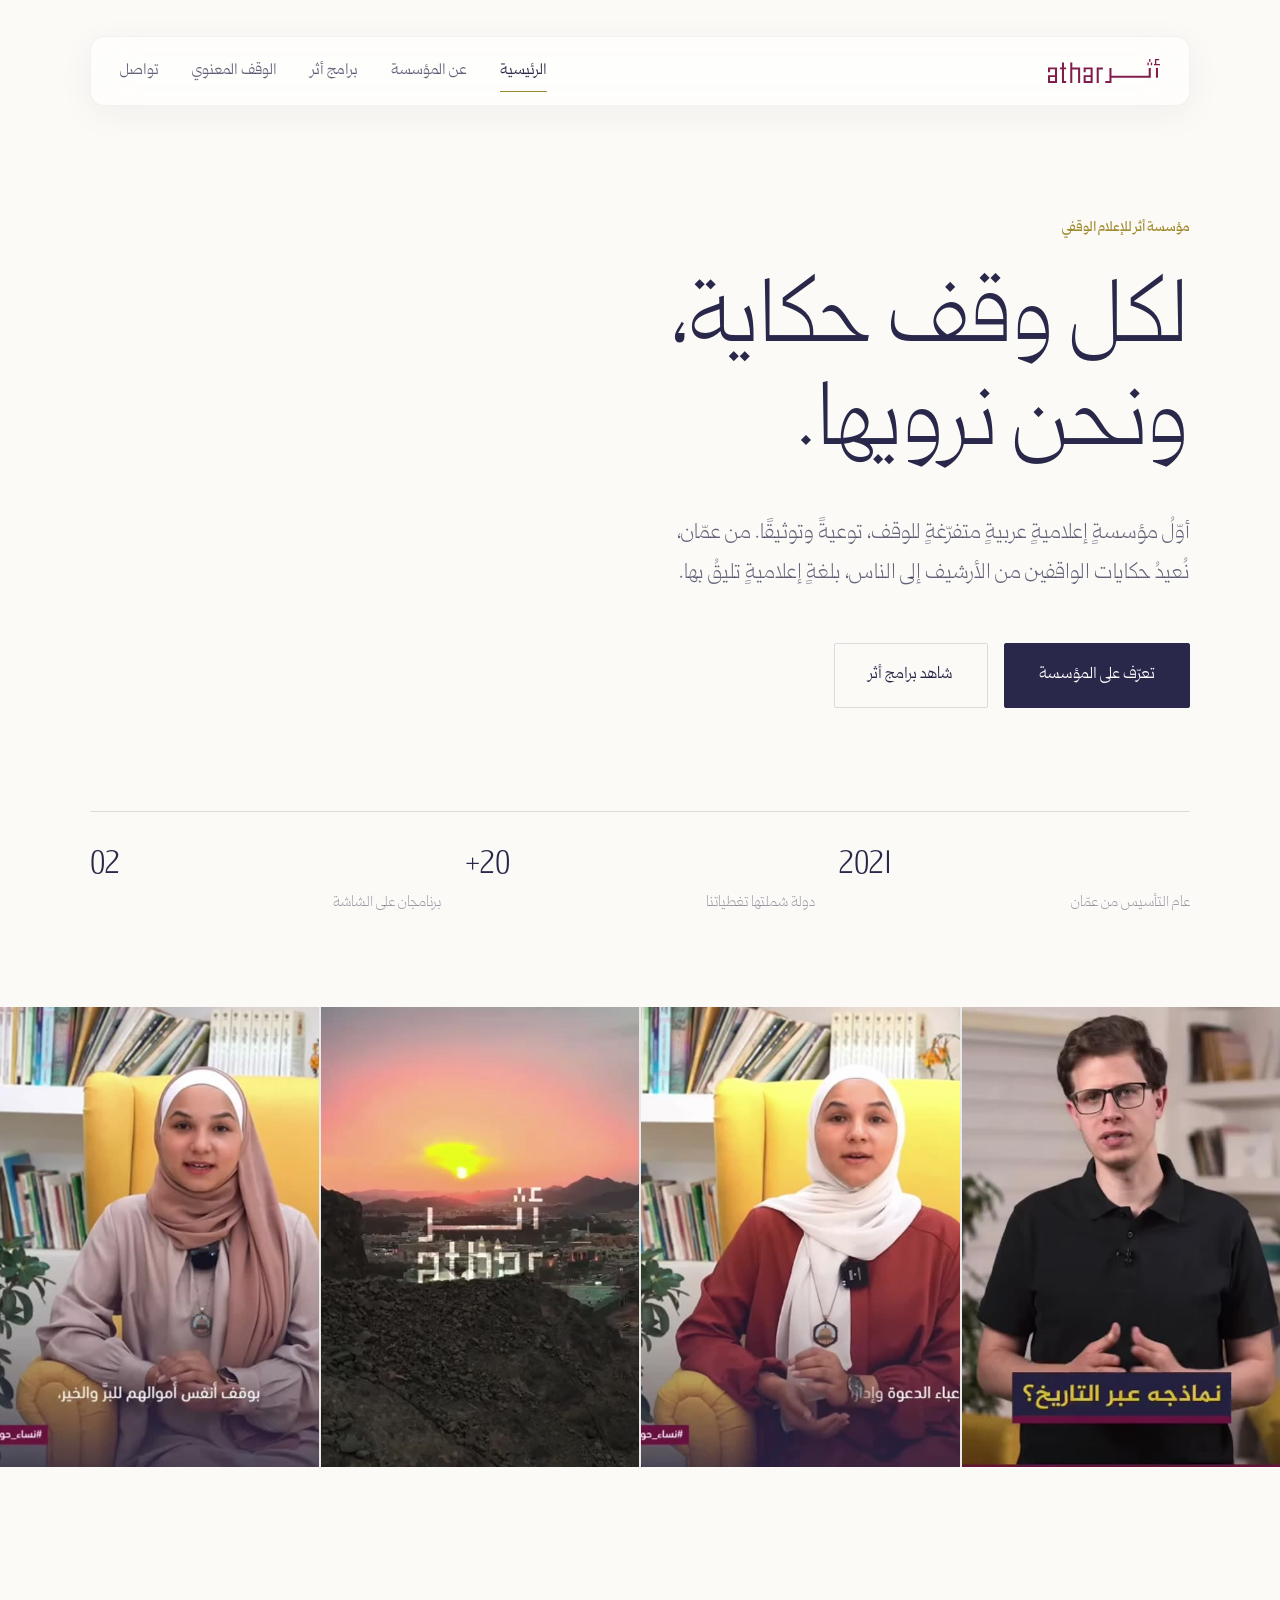
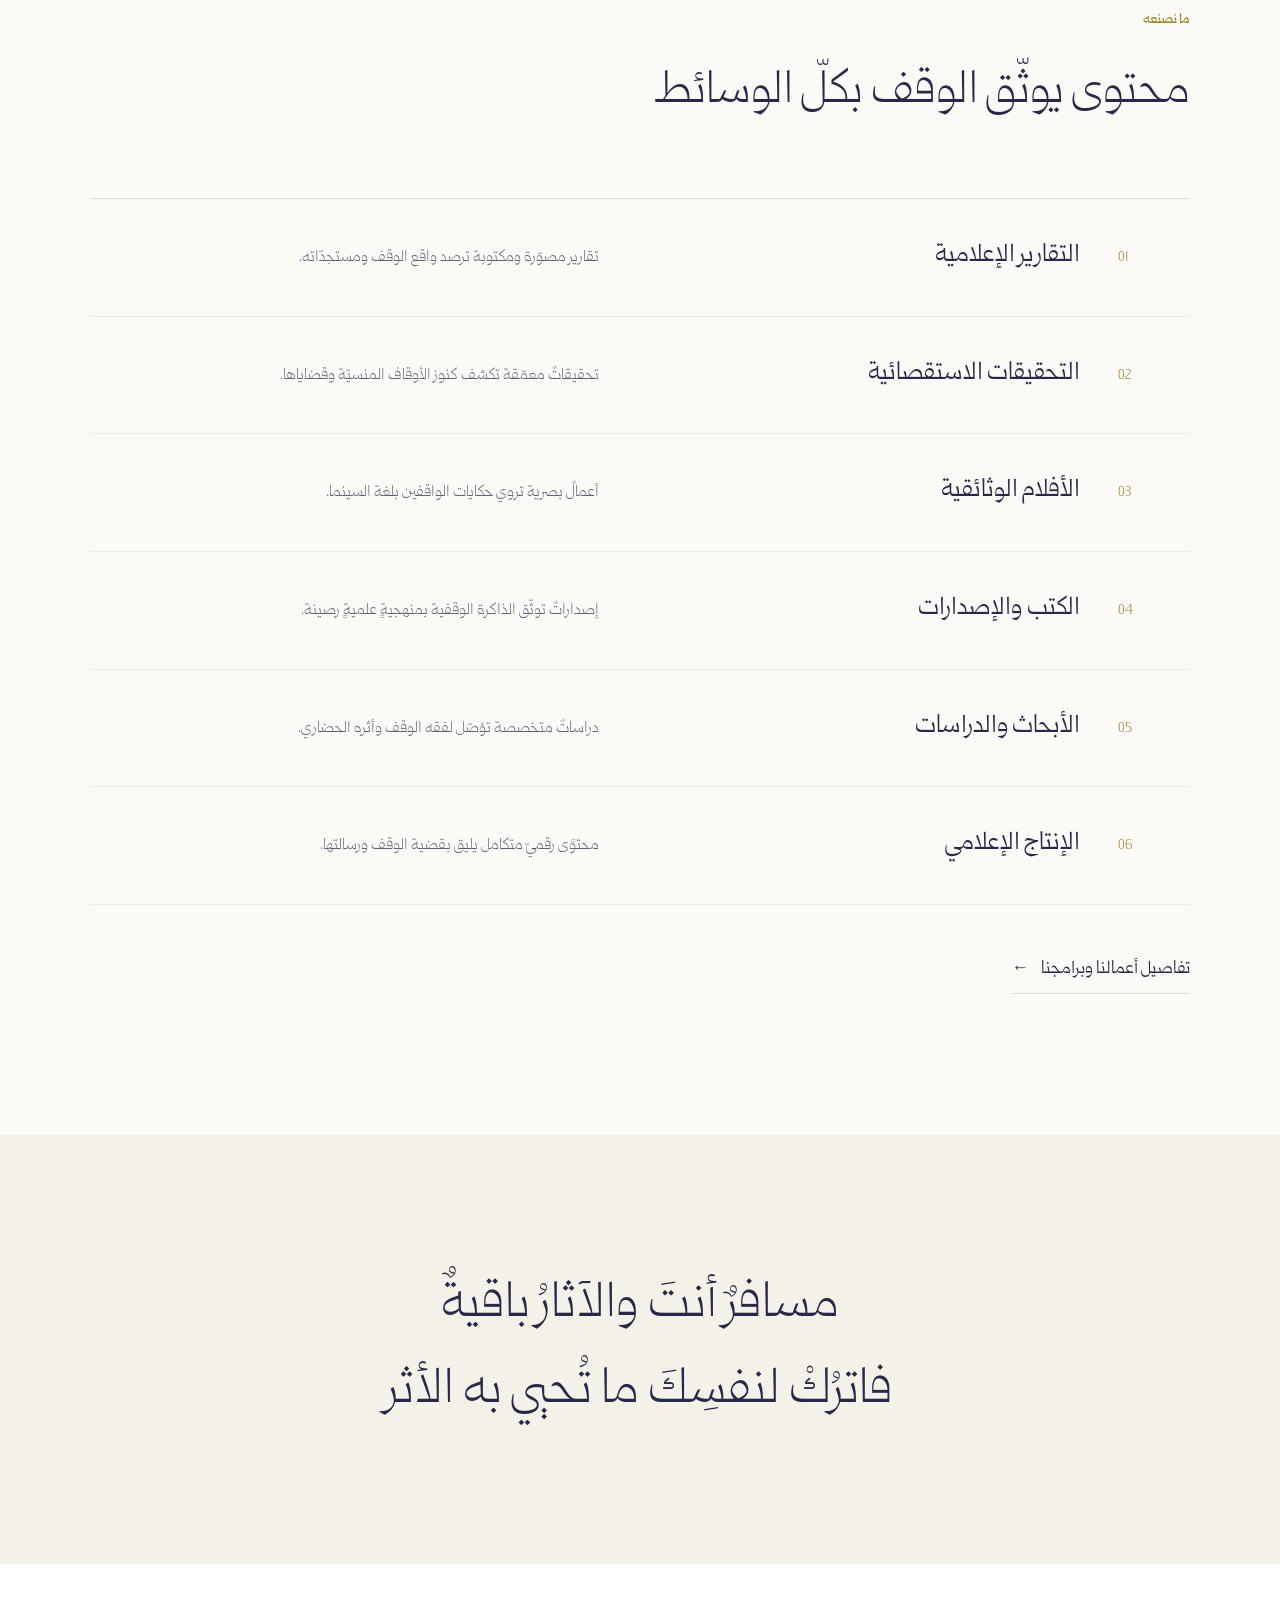
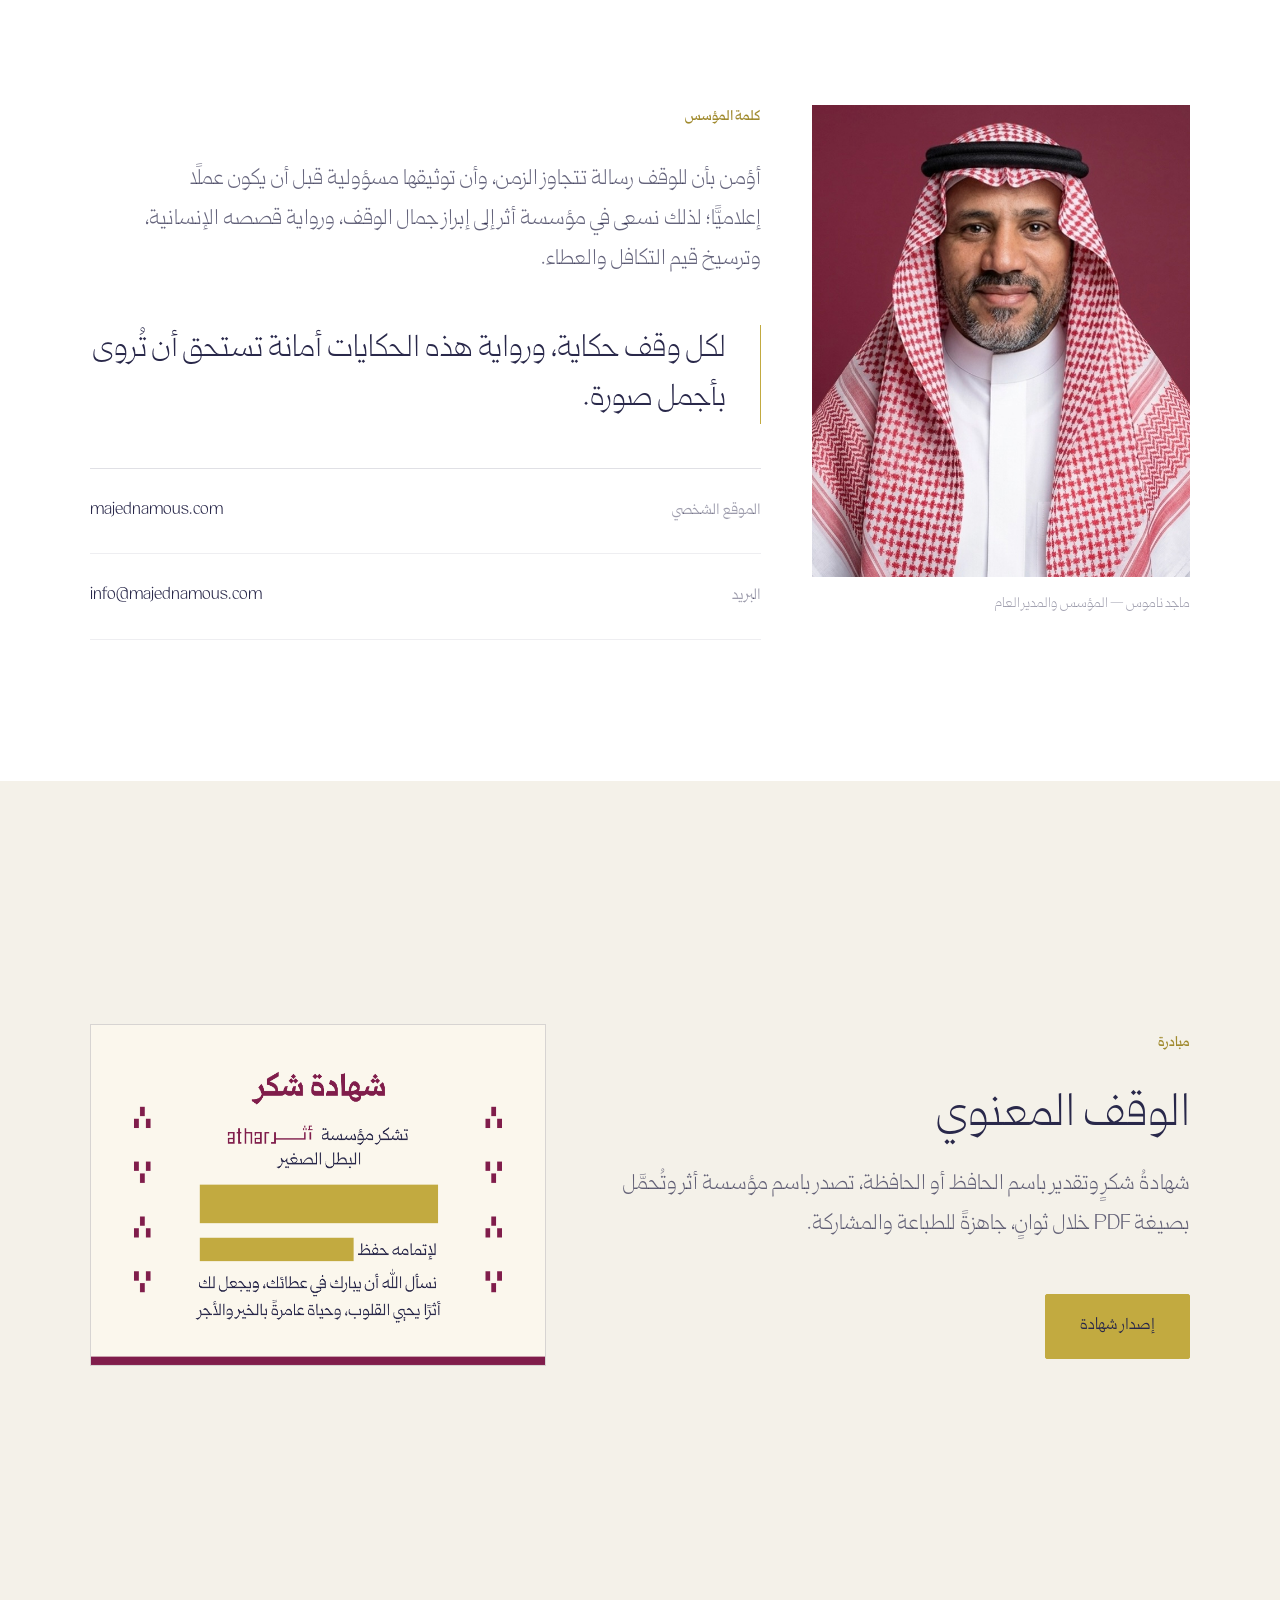
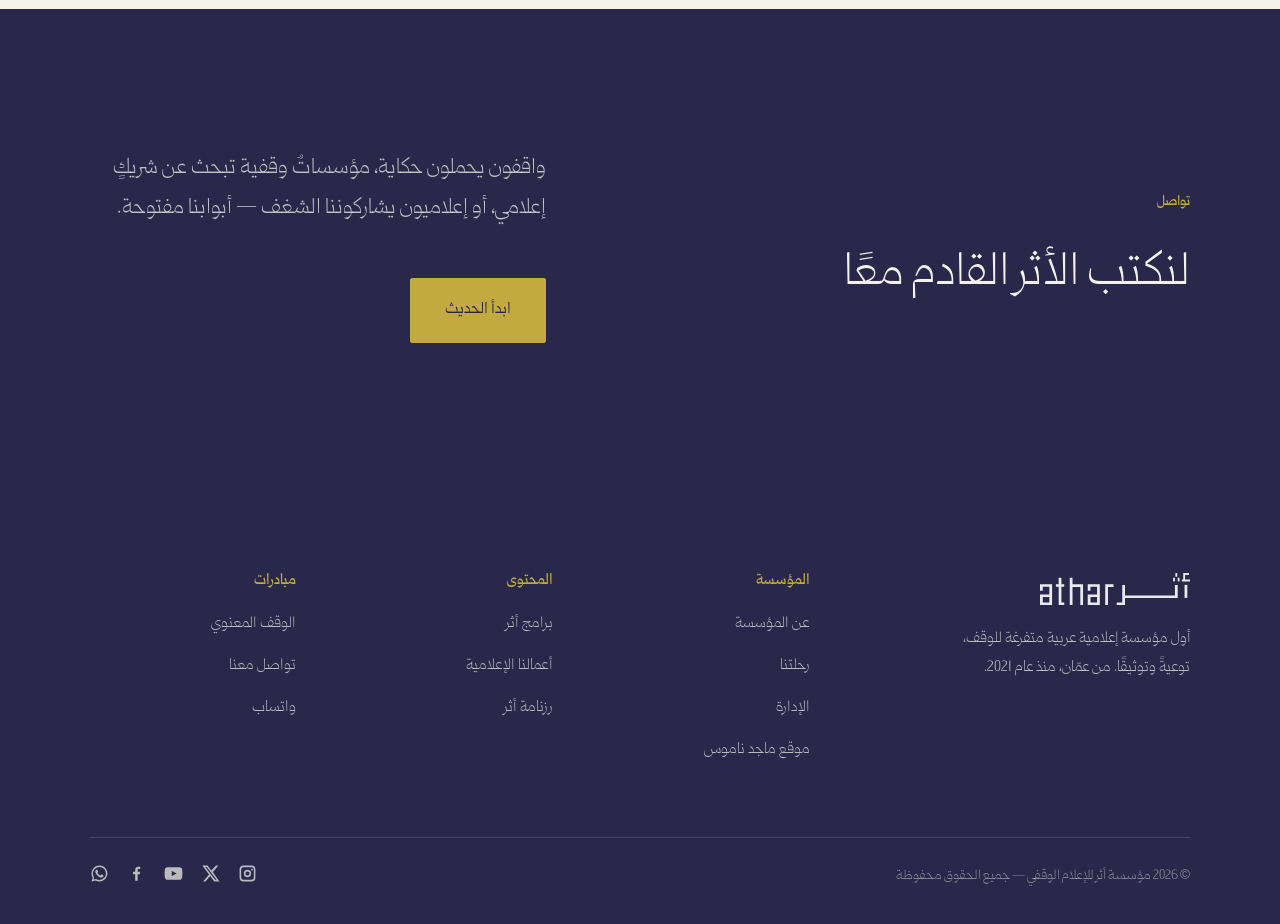
==== commit 93c32d89: "-" ====
--- a/index.html
+++ b/index.html
@@ -1,519 +1,180 @@
 <!DOCTYPE html>
 <html lang="ar" dir="rtl">
 <head>
-  <meta charset="UTF-8">
-  <meta name="viewport" content="width=device-width, initial-scale=1.0">
-  <title>مؤسسة أثر للإعلام الوقفي</title>
-  <meta name="description" content="مؤسسة أثر للإعلام الوقفي — أول مؤسسة إعلامية متخصصة في التوعية بالوقف وتوثيق قصصه الملهمة في العالم العربي والإسلامي. أثر وحياة.">
-  <meta property="og:title" content="مؤسسة أثر للإعلام الوقفي">
-  <meta property="og:description" content="أول مؤسسة إعلامية متخصصة في التوعية بالوقف وتوثيق قصصه الملهمة، انطلقت من الأردن نحو العالم العربي والإسلامي.">
-  <meta property="og:type" content="website">
-  <meta name="theme-color" content="#801d4b">
-  <link rel="icon" type="image/svg+xml" href="assets/img/logo-v.svg">
-  <link rel="preload" href="assets/fonts/Qomra-Bold.otf" as="font" type="font/otf" crossorigin>
-  <link rel="preload" href="assets/fonts/Qomra-Regular.otf" as="font" type="font/otf" crossorigin>
-  <link rel="stylesheet" href="assets/css/style.css?v=21">
-  <script type="application/ld+json">
-  {
-    "@context": "https://schema.org",
-    "@type": "Organization",
-    "name": "مؤسسة أثر للإعلام الوقفي",
-    "slogan": "أثر وحياة",
-    "foundingDate": "2021",
-    "email": "info@atharwaqf.com",
-    "telephone": "+962777452266",
-    "address": { "@type": "PostalAddress", "addressCountry": "JO" },
-    "sameAs": [
-      "https://www.youtube.com/@atharWaqf",
-      "https://www.facebook.com/AtharWaqf"
-    ]
-  }
-  </script>
+<meta charset="UTF-8">
+<meta name="viewport" content="width=device-width, initial-scale=1">
+<title>مؤسسة أثر للإعلام الوقفي</title>
+<meta name="description" content="أول مؤسسة إعلامية عربية متفرغة للوقف، توعيةً وتوثيقًا. من عمّان منذ 2021، نوثّق قصص الواقفين ونعيدها إلى الناس.">
+<link rel="canonical" href="https://atharwaqf.com/">
+<meta property="og:type" content="website">
+<meta property="og:title" content="مؤسسة أثر للإعلام الوقفي">
+<meta property="og:description" content="أول مؤسسة إعلامية عربية متفرغة للوقف، توعيةً وتوثيقًا.">
+<meta property="og:url" content="https://atharwaqf.com/">
+<meta name="theme-color" content="#fbfaf6">
+<link rel="icon" type="image/svg+xml" href="assets/img/logo-v.svg">
+<link rel="preload" href="assets/fonts/Qomra-Light.otf" as="font" type="font/otf" crossorigin>
+<link rel="preload" href="assets/fonts/Qomra-Regular.otf" as="font" type="font/otf" crossorigin>
+<link rel="stylesheet" href="assets/css/athar.css?v=1">
+<script type="application/ld+json">
+{"@context":"https://schema.org","@type":"Organization","name":"مؤسسة أثر للإعلام الوقفي","url":"https://atharwaqf.com/","foundingDate":"2021","founder":{"@type":"Person","name":"ماجد ناموس","url":"https://majednamous.com"},"email":"info@atharwaqf.com","telephone":"+962777452266","address":{"@type":"PostalAddress","addressLocality":"عمّان","addressCountry":"JO"},"sameAs":["https://www.instagram.com/atharwaqf","https://x.com/atharwaqf","https://www.youtube.com/@atharWaqf","https://www.facebook.com/AtharWaqf"]}
+</script>
 </head>
 <body>
-
 <a href="#main" class="skip-link">تجاوز إلى المحتوى</a>
 
-<!-- ===== Header ===== -->
 <header class="header" id="header">
-  <div class="container header-inner">
-    <a href="#" class="brand" aria-label="مؤسسة أثر للإعلام الوقفي — الصفحة الرئيسية">
-      <img src="assets/img/logo-h.svg" alt="شعار مؤسسة أثر للإعلام الوقفي" width="108" height="23">
-    </a>
-    <nav class="nav-links" id="navLinks" aria-label="التنقل الرئيسي">
-      <span class="nav-panel-brand" aria-hidden="true">
-        <img src="assets/img/logo-v.svg" alt="" width="56" height="56">
-      </span>
-      <a href="#about"><span>عن المؤسسة</span></a>
-      <a href="#timeline"><span>رحلتنا</span></a>
-      <a href="#work"><span>أعمالنا</span></a>
-      <a href="#videos"><span>برامج أثر</span></a>
-      <a href="certificate.html"><span>الوقف المعنوي</span></a>
-      <div class="nav-cta-row">
-        <a href="#contact" class="btn btn-gold">تواصل معنا</a>
-      </div>
-    </nav>
-    <a href="#contact" class="btn btn-gold header-cta">تواصل معنا</a>
-    <button class="nav-toggle" id="navToggle" aria-expanded="false" aria-controls="navLinks" aria-label="فتح القائمة">
-      <span></span><span></span><span></span>
-    </button>
+  <div class="container">
+    <div class="bar">
+      <a href="index.html" class="brand" aria-label="مؤسسة أثر — الصفحة الرئيسية">
+        <img src="assets/img/logo-h.svg" alt="مؤسسة أثر للإعلام الوقفي" width="112" height="24">
+      </a>
+      <nav class="nav" id="nav" aria-label="التنقل الرئيسي">
+        <a href="index.html">الرئيسية</a>
+        <a href="about.html">عن المؤسسة</a>
+        <a href="programs.html">برامج أثر</a>
+        <a href="certificate.html">الوقف المعنوي</a>
+        <a href="contact.html">تواصل</a>
+      </nav>
+      <button class="nav-toggle" id="navToggle" aria-expanded="false" aria-controls="nav" aria-label="فتح القائمة">
+        <span></span><span></span>
+      </button>
+    </div>
   </div>
 </header>
 
 <main id="main">
 
-<!-- ===== Hero ===== -->
-<section class="hero" aria-label="مقدمة">
-  <div class="hero-orb orb-1" data-parallax="0.04"></div>
-  <div class="hero-orb orb-2" data-parallax="0.07"></div>
-  <div class="hero-orb orb-3" data-parallax="0.05"></div>
-  <div class="hero-pattern"></div>
+  <!-- الواجهة -->
+  <section class="hero">
+    <div class="container">
+      <span class="eyebrow" data-r>مؤسسة أثر للإعلام الوقفي</span>
+      <h1 class="display" data-r>لكل وقف حكاية،<br>ونحن نرويها.</h1>
+      <p class="lead" data-r>
+        أوّلُ مؤسسةٍ إعلاميةٍ عربيةٍ متفرّغةٍ للوقف، توعيةً وتوثيقًا. من عمّان،
+        نُعيدُ حكايات الواقفين من الأرشيف إلى الناس، بلغةٍ إعلاميةٍ تليقُ بها.
+      </p>
+      <div class="actions" data-r>
+        <a class="btn" href="about.html">تعرّف على المؤسسة</a>
+        <a class="btn btn--ghost" href="programs.html">شاهد برامج أثر</a>
+      </div>
+      <div class="hero-meta" data-r-group>
+        <div><b class="num">2021</b><span>عام التأسيس من عمّان</span></div>
+        <div><b class="num">+20</b><span>دولة شملتها تغطياتنا</span></div>
+        <div><b class="num">02</b><span>برنامجان على الشاشة</span></div>
+      </div>
+    </div>
+  </section>
 
-  <div class="container">
-    <div class="hero-inner">
-      <p class="hero-brand">مؤسسة أثر للإعلام الوقفي</p>
-      <h1 class="hero-sub">
-        أول مؤسسة إعلامية متخصصة في التوعية بالوقف وتوثيق قصصه الملهمة،
-        انطلقت من الأردن لتروي حكاية العطاء الذي لا ينقطع في العالم العربي والإسلامي.
-      </h1>
-      <figure class="hero-verse reveal in">
-        <p class="verse-poem">
-          <span class="verse-line">مسافرٌ أنتَ والآثارُ باقيةٌ</span>
-          <span class="verse-line">فاتركْ لنفسِكَ ما تُحيي به الأثر</span>
-        </p>
-      </figure>
-    </div>
+  <!-- شريط بصري -->
+  <div class="strip" aria-label="لقطات من أعمال أثر الإعلامية">
+    <figure><video src="assets/vid/vid1.mp4" poster="assets/img/poster-1.jpg" muted loop playsinline preload="none" data-lazy aria-hidden="true" tabindex="-1"></video></figure>
+    <figure><video src="assets/vid/vid2.mp4" poster="assets/img/poster-2.jpg" muted loop playsinline preload="none" data-lazy aria-hidden="true" tabindex="-1"></video></figure>
+    <figure><video src="assets/vid/vid3.mp4" poster="assets/img/poster-3.jpg" muted loop playsinline preload="none" data-lazy aria-hidden="true" tabindex="-1"></video></figure>
+    <figure><video src="assets/vid/vid4.mp4" poster="assets/img/poster-4.jpg" muted loop playsinline preload="none" data-lazy aria-hidden="true" tabindex="-1"></video></figure>
   </div>
 
-  <div class="hero-showcase" aria-label="لقطات متتابعة من أعمال مؤسسة أثر الإعلامية">
-    <div class="showcase-marquee">
-      <div class="showcase-track" id="showcaseTrack">
-        <div class="showcase-item">
-          <video src="assets/vid/vid1.mp4" muted autoplay loop playsinline preload="metadata" aria-hidden="true" tabindex="-1"></video>
-        </div>
-        <div class="showcase-item">
-          <video src="assets/vid/vid2.mp4" muted autoplay loop playsinline preload="metadata" aria-hidden="true" tabindex="-1"></video>
-        </div>
-        <div class="showcase-item">
-          <video src="assets/vid/vid3.mp4" muted autoplay loop playsinline preload="metadata" aria-hidden="true" tabindex="-1"></video>
-        </div>
-        <div class="showcase-item">
-          <video src="assets/vid/vid4.mp4" muted autoplay loop playsinline preload="metadata" aria-hidden="true" tabindex="-1"></video>
+  <!-- ما نصنعه -->
+  <section class="section" id="work">
+    <div class="container">
+      <div class="section-head" data-r>
+        <span class="eyebrow">ما نصنعه</span>
+        <h2 class="title">محتوى يوثّق الوقف بكلّ الوسائط</h2>
+      </div>
+
+      <div class="index-list" data-r-group>
+        <article class="index-item"><span class="n num">01</span><h3>التقارير الإعلامية</h3><p>تقارير مصوّرة ومكتوبة ترصد واقع الوقف ومستجدّاته.</p></article>
+        <article class="index-item"><span class="n num">02</span><h3>التحقيقات الاستقصائية</h3><p>تحقيقاتٌ معمّقة تكشف كنوز الأوقاف المنسيّة وقضاياها.</p></article>
+        <article class="index-item"><span class="n num">03</span><h3>الأفلام الوثائقية</h3><p>أعمالٌ بصرية تروي حكايات الواقفين بلغة السينما.</p></article>
+        <article class="index-item"><span class="n num">04</span><h3>الكتب والإصدارات</h3><p>إصداراتٌ توثّق الذاكرة الوقفية بمنهجيةٍ علميةٍ رصينة.</p></article>
+        <article class="index-item"><span class="n num">05</span><h3>الأبحاث والدراسات</h3><p>دراساتٌ متخصصة تؤصّل لفقه الوقف وأثره الحضاري.</p></article>
+        <article class="index-item"><span class="n num">06</span><h3>الإنتاج الإعلامي</h3><p>محتوًى رقميّ متكامل يليق بقضية الوقف ورسالتها.</p></article>
+      </div>
+
+      <div class="actions" data-r>
+        <a class="link" href="programs.html">تفاصيل أعمالنا وبرامجنا <span class="a">←</span></a>
+      </div>
+    </div>
+  </section>
+
+  <!-- البيت الشعري -->
+  <section class="section--sand verse">
+    <div class="container" data-r>
+      <p>
+        <span>مسافرٌ أنتَ والآثارُ باقيةٌ</span>
+        <span>فاترُكْ لنفسِكَ ما تُحيي به الأثر</span>
+      </p>
+    </div>
+  </section>
+
+  <!-- كلمة المؤسس -->
+  <section class="section section--paper" id="founder">
+    <div class="container">
+      <div class="grid g-side">
+        <figure class="figure-block" data-r>
+          <img src="assets/img/majed.jpg" alt="ماجد ناموس — المؤسس والمدير العام" loading="lazy">
+          <figcaption class="figure-cap">ماجد ناموس — المؤسس والمدير العام</figcaption>
+        </figure>
+        <div data-r>
+          <span class="eyebrow">كلمة المؤسس</span>
+          <p class="lead measure">
+            أؤمن بأن للوقف رسالة تتجاوز الزمن، وأن توثيقها مسؤولية قبل أن يكون عملًا إعلاميًّا؛
+            لذلك نسعى في مؤسسة أثر إلى إبراز جمال الوقف، ورواية قصصه الإنسانية، وترسيخ قيم
+            التكافل والعطاء.
+          </p>
+          <blockquote class="quote">
+            لكل وقف حكاية، ورواية هذه الحكايات أمانة تستحق أن تُروى بأجمل صورة.
+          </blockquote>
+          <div class="contact-list" style="margin-top:30px">
+            <a href="https://majednamous.com" target="_blank" rel="noopener"><b>الموقع الشخصي</b><span class="lat">majednamous.com</span></a>
+            <a href="mailto:info@majednamous.com"><b>البريد</b><span class="lat">info@majednamous.com</span></a>
+          </div>
         </div>
       </div>
     </div>
-  </div>
+  </section>
 
-  <div class="container">
-    <div class="hero-actions">
-      <a href="#about" class="btn btn-lg">اكتشف حكايتنا <span class="arrow">←</span></a>
-      <a href="certificate.html" class="btn btn-ghost btn-lg">الوقف المعنوي</a>
-    </div>
-
-    <div class="hero-stats" data-stagger>
-      <div class="stat">
-        <div class="stat-num"><span class="plus">+</span><span data-count="5">0</span></div>
-        <div class="stat-label">سنوات من العمل الإعلامي الوقفي</div>
-      </div>
-      <div class="stat">
-        <div class="stat-num"><span class="plus">+</span><span data-count="20">0</span></div>
-        <div class="stat-label">دولة شملتها التغطيات المختلفة</div>
+  <!-- الوقف المعنوي -->
+  <section class="section section--sand">
+    <div class="container">
+      <div class="cta">
+        <div data-r>
+          <span class="eyebrow">مبادرة</span>
+          <h2 class="title">الوقف المعنوي</h2>
+          <p class="lead measure" style="margin-top:22px">
+            شهادةُ شكرٍ وتقدير باسم الحافظ أو الحافظة، تصدر باسم مؤسسة أثر
+            وتُحمَّل بصيغة PDF خلال ثوانٍ، جاهزةً للطباعة والمشاركة.
+          </p>
+          <div class="actions"><a class="btn btn--gold" href="certificate.html">إصدار شهادة</a></div>
+        </div>
+        <figure class="figure-block" data-r>
+          <img src="assets/img/cert-male.png" alt="نموذج شهادة الوقف المعنوي" loading="lazy" style="aspect-ratio:4/3;object-fit:cover;border:1px solid var(--rule)">
+        </figure>
       </div>
     </div>
-  </div>
-</section>
+  </section>
 
-<!-- ===== About ===== -->
-<section class="section" id="about">
-  <div class="container">
-    <div class="about-grid">
-      <div class="about-text reveal-r">
-        <h2 class="section-title">حكاية بدأت من عمّان<br>لتحيي ذاكرة الوقف</h2>
-        <p class="lead" style="margin-top:26px;">
-          في عام <span class="num">2021</span> وُلدت مؤسسة أثر للإعلام الوقفي من سؤالٍ بسيط:
-          لماذا تغيب حكايات الواقفين عن شاشاتنا، وهي التي بنت المدارس والمستشفيات وأحيت المدن؟
-        </p>
-        <p>
-          كان الوقف عبر القرون شريان الحياة في مدننا، غير أن قصصه ظلت حبيسة الأرشيف
-          وسجلات الدوائر. فحملنا على عاتقنا مهمة إعادة هذه الحكايات إلى الناس،
-          بلغة إعلامية معاصرة تمزج بين عمق التوثيق وجمال السرد.
-        </p>
-        <p>
-          من الأردن كانت البداية، حيث وثّقنا أوقافه العريقة بالصوت والصورة والكلمة،
-          ثم اتسعت العدسة لتشمل نماذج وقفية مضيئة في السعودية وفلسطين وبلدان عربية
-          وإسلامية أخرى، إيمانًا منا بأن أثر الخير لا تحدّه جغرافيا.
-        </p>
-        <div class="about-points" data-stagger>
-          <div class="about-point">
-            <span class="icon" aria-hidden="true">
-              <svg width="22" height="22" viewBox="0 0 24 24" fill="none" stroke="currentColor" stroke-width="1.8" stroke-linecap="round" stroke-linejoin="round"><path d="M12 21s-7-4.5-7-11a7 7 0 0 1 14 0c0 6.5-7 11-7 11z"/><circle cx="12" cy="10" r="2.5"/></svg>
-            </span>
-            <div>
-              <h4>جمهورنا</h4>
-              <p>الأردن أولًا، ثم العالم العربي، وصولًا إلى العالم الإسلامي بأسره.</p>
-            </div>
-          </div>
-          <div class="about-point">
-            <span class="icon" aria-hidden="true">
-              <svg width="22" height="22" viewBox="0 0 24 24" fill="none" stroke="currentColor" stroke-width="1.8" stroke-linecap="round" stroke-linejoin="round"><path d="M4 19.5A2.5 2.5 0 0 1 6.5 17H20V4H6.5A2.5 2.5 0 0 0 4 6.5v13z"/><path d="M4 19.5A2.5 2.5 0 0 0 6.5 22H20v-5"/></svg>
-            </span>
-            <div>
-              <h4>تخصصنا</h4>
-              <p>أول مؤسسة إعلامية عربية متفرغة بالكامل لقضية الوقف توعيةً وتوثيقًا.</p>
-            </div>
-          </div>
+  <!-- تواصل -->
+  <section class="section section--ink">
+    <div class="container">
+      <div class="cta" style="padding-block:0">
+        <div data-r>
+          <span class="eyebrow">تواصل</span>
+          <h2 class="title">لنكتب الأثر القادم معًا</h2>
         </div>
-      </div>
-
-      <div class="about-visual reveal-l">
-        <div class="about-card-main">
-          <h3>لماذا تأسسنا؟</h3>
-          <p>
-            لأن كل وقفٍ حكاية إنسانٍ آمن بأن العطاء أبقى من العمر.
-            نحن نروي هذه الحكايات كي تُلهم واقفين جددًا،
-            فيمتد الأثر جيلًا بعد جيل، وتبقى الحياة تنبض في كل صدقةٍ جارية.
+        <div data-r>
+          <p class="lead">
+            واقفون يحملون حكاية، مؤسساتٌ وقفية تبحث عن شريكٍ إعلامي،
+            أو إعلاميون يشاركوننا الشغف — أبوابنا مفتوحة.
           </p>
-        </div>
-        <div class="about-card-float">
-          <span class="num" style="font-size:2rem; font-weight:700; color:var(--gold-deep);">2021</span>
-          <span class="txt">عام التأسيس<br>من قلب عمّان</span>
+          <div class="actions"><a class="btn btn--gold" href="contact.html">ابدأ الحديث</a></div>
         </div>
       </div>
     </div>
-  </div>
-</section>
-
-<!-- ===== Pillars: Vision & Mission ===== -->
-<section class="section bg-tint-gold" id="vmv">
-  <div class="container">
-    <div class="section-head center reveal">
-      <h2 class="section-title">رؤية تسبقنا.. ورسالة تحرّكنا</h2>
-      <p class="section-sub">ركيزتان تحددان وجهتنا وتضبطان بوصلة كل عملٍ ننتجه.</p>
-    </div>
-    <div class="vmv-grid" data-stagger>
-      <article class="vmv-card">
-        <div class="vmv-icon i-burgundy" aria-hidden="true">
-          <svg width="36" height="36" viewBox="0 0 24 24" fill="none" stroke="currentColor" stroke-width="1.7" stroke-linecap="round" stroke-linejoin="round"><path d="M2 12s3.5-7 10-7 10 7 10 7-3.5 7-10 7-10-7-10-7z"/><circle cx="12" cy="12" r="3"/></svg>
-        </div>
-        <h3>الرؤية</h3>
-        <p>
-          أن نكون المرجعية الإعلامية الأولى للوقف في العالم العربي والإسلامي،
-          ومنصةً تُحيي ثقافة العطاء المستدام في وجدان الأجيال.
-        </p>
-      </article>
-      <article class="vmv-card">
-        <div class="vmv-icon i-gold" aria-hidden="true">
-          <svg width="36" height="36" viewBox="0 0 24 24" fill="none" stroke="currentColor" stroke-width="1.7" stroke-linecap="round" stroke-linejoin="round"><path d="M12 2L4.5 9.5 12 22l7.5-12.5L12 2z"/><path d="M4.5 9.5h15"/></svg>
-        </div>
-        <h3>الرسالة</h3>
-        <p>
-          ننشر الوعي بفقه الوقف وأثره الحضاري، ونوثّق قصص الواقفين الملهمة
-          بمحتوى إعلامي رصين يليق بعظمة هذا الإرث.
-        </p>
-      </article>
-    </div>
-  </div>
-</section>
-
-<!-- ===== Timeline ===== -->
-<section class="section" id="timeline">
-  <div class="container">
-    <div class="section-head center reveal">
-      <h2 class="section-title">خمس سنوات.. وأثر يتسع</h2>
-      <p class="section-sub">من فكرة في عمّان إلى حضور إعلامي يمتد عبر خارطة العالم الإسلامي.</p>
-    </div>
-    <div class="timeline" id="timelineEl">
-      <div class="timeline-line" aria-hidden="true"></div>
-
-      <div class="tl-item tl-start">
-        <span class="tl-dot" aria-hidden="true"></span>
-        <span class="tl-year">2021</span>
-        <div class="tl-card">
-          <h3>التأسيس</h3>
-          <p>انطلاق مؤسسة أثر من الأردن كأول مؤسسة إعلامية متخصصة بالوقف.</p>
-        </div>
-      </div>
-
-      <div class="tl-item tl-mini">
-        <span class="tl-dot" aria-hidden="true"></span>
-        <span class="tl-year">2022</span>
-      </div>
-      <div class="tl-item tl-mini">
-        <span class="tl-dot" aria-hidden="true"></span>
-        <span class="tl-year">2023</span>
-      </div>
-      <div class="tl-item tl-mini">
-        <span class="tl-dot" aria-hidden="true"></span>
-        <span class="tl-year">2024</span>
-      </div>
-      <div class="tl-item tl-mini">
-        <span class="tl-dot" aria-hidden="true"></span>
-        <span class="tl-year">2025</span>
-      </div>
-
-      <div class="tl-item tl-end">
-        <span class="tl-dot" aria-hidden="true"></span>
-        <span class="tl-year">2026</span>
-        <h3 class="tl-final">ولا زلنا نوثق الأثر.</h3>
-      </div>
-    </div>
-  </div>
-</section>
-
-<!-- ===== Our Work ===== -->
-<section class="section bg-tint-burgundy" id="work">
-  <div class="container">
-    <div class="section-head center reveal">
-      <h2 class="section-title">أعمالنا الإعلامية</h2>
-      <p class="section-sub">محتوى متكامل يخاطب العقل والوجدان، ويوثّق الوقف بكل الوسائط.</p>
-    </div>
-    <div class="work-grid" data-stagger id="workGrid">
-      <!-- تُبنى البطاقات من data.js -->
-    </div>
-  </div>
-</section>
-
-<!-- ===== Media Programs: برامج أثر ===== -->
-<section class="section programs-section" id="videos">
-  <div class="container">
-    <div class="section-head center reveal">
-      <h2 class="section-title">برامج أثر</h2>
-      <p class="section-sub">
-        إنتاجاتٌ إعلامية متخصصة تحمل رسالة الوقف إلى الشاشة، بلغةٍ تجمع بين
-        عمق المعرفة ودفء الحكاية، وتصنع من كل حلقةٍ أثرًا يبقى.
-      </p>
-    </div>
-
-    <div class="programs-grid">
-
-      <!-- برنامج إضاءات وقفية -->
-      <article class="program-card reveal-r" id="program-idaat">
-        <div class="program-head">
-          <figure class="program-portrait">
-            <img src="assets/img/alawneh.jpg"
-                 alt="الإعلامي الأستاذ محمد علاونة — مقدّم برنامج إضاءات وقفية"
-                 width="601" height="751" loading="lazy">
-          </figure>
-          <div class="program-intro">
-            <span class="program-kicker">برنامج</span>
-            <h3>إضاءات وقفية</h3>
-            <p class="program-host">تقديم الإعلامي الأستاذ محمد علاونة</p>
-            <p class="program-bio">
-              برنامجٌ حواريّ يضيء زوايا الوقف الغائبة، ويقرأ فقهه وتاريخه وأثره
-              الحضاري بعينٍ إعلامية رصينة، ليعيد إلى ذاكرتنا حكايات العطاء
-              التي بنت المدن وأحيت الإنسان.
-            </p>
-          </div>
-        </div>
-        <div class="program-video program-video--burgundy">
-          <div class="program-video-inner">
-            <iframe src="https://www.youtube.com/embed/T2pfz57fhdM?rel=0"
-                    title="برنامج إضاءات وقفية — تقديم محمد علاونة"
-                    allow="accelerometer; autoplay; clipboard-write; encrypted-media; gyroscope; picture-in-picture"
-                    allowfullscreen loading="lazy"></iframe>
-          </div>
-        </div>
-      </article>
-
-      <!-- برنامج نساء حول الوقف -->
-      <article class="program-card reveal-l" id="program-nisaa">
-        <div class="program-head">
-          <figure class="program-portrait">
-            <img src="assets/img/aseel.jpg"
-                 alt="الآنسة أسيل الصالح — مقدّمة برنامج نساء حول الوقف"
-                 width="624" height="775" loading="lazy">
-          </figure>
-          <div class="program-intro">
-            <span class="program-kicker">برنامج</span>
-            <h3>نساء حول الوقف</h3>
-            <p class="program-host">تقديم الآنسة أسيل الصالح</p>
-            <p class="program-bio">
-              مساحةٌ خاصة تحتفي بحضور المرأة في مسيرة الوقف؛ واقفةً ومستفيدةً
-              وصانعةَ أثر، تسرد نماذج نسائية ألهمت الأجيال بعطاءٍ لا ينقطع،
-              وتكشف عن دورٍ ظلّ حاضرًا في كل حكاية خير.
-            </p>
-          </div>
-        </div>
-        <div class="program-video program-video--gold">
-          <div class="program-video-inner">
-            <iframe src="https://www.youtube.com/embed/Wi0BTtDOSBM?rel=0"
-                    title="برنامج نساء حول الوقف — تقديم أسيل الصالح"
-                    allow="accelerometer; autoplay; clipboard-write; encrypted-media; gyroscope; picture-in-picture"
-                    allowfullscreen loading="lazy"></iframe>
-          </div>
-        </div>
-      </article>
-
-    </div>
-  </div>
-</section>
-
-<!-- ===== General Manager ===== -->
-<section class="section bg-ivory" id="gm">
-  <div class="container">
-    <div class="gm-grid">
-      <div class="gm-portrait reveal-r">
-        <div class="gm-photo-frame">
-          <img src="assets/img/majed.jpg" alt="الأستاذ ماجد سلامة أبو ناموس — المدير العام">
-        </div>
-        <div class="gm-name-badge">
-          <strong>الأستاذ ماجد سلامة أبو ناموس</strong>
-          <span>المدير العام</span>
-        </div>
-      </div>
-      <div class="gm-bio reveal-l">
-        <p>
-          أؤمن بأن للوقف رسالةً تتجاوز الزمن، وأن توثيقها مسؤولية قبل أن يكون عملاً إعلامياً.
-          لذلك نسعى في مؤسسة أثر إلى إبراز جمال الوقف، ورواية قصصه الإنسانية، وترسيخ قيم
-          التكافل والعطاء؛ ليبقى أثر الخير حيًّا في القلوب والمجتمعات.
-        </p>
-        <p class="gm-quote">لكل وقفٍ حكاية، ورواية هذه الحكايات أمانة تستحق أن تُروى بأجمل صورة.</p>
-        <div class="gm-contact">
-          <a href="mailto:majed@atharwaqf.com">
-            <span class="ic" aria-hidden="true">
-              <svg width="20" height="20" viewBox="0 0 24 24" fill="none" stroke="currentColor" stroke-width="1.8" stroke-linecap="round"><rect x="3" y="5" width="18" height="14" rx="3"/><path d="M3.5 7l8.5 6 8.5-6"/></svg>
-            </span>
-            majed@atharwaqf.com
-          </a>
-          <a href="tel:+962777452266">
-            <span class="ic" aria-hidden="true">
-              <svg width="20" height="20" viewBox="0 0 24 24" fill="none" stroke="currentColor" stroke-width="1.8" stroke-linecap="round"><path d="M5 4h4l2 5-2.5 1.5a12 12 0 0 0 5 5L15 13l5 2v4a2 2 0 0 1-2 2A16 16 0 0 1 3 6a2 2 0 0 1 2-2z"/></svg>
-            </span>
-            <span class="num">+962 77 745 2266</span>
-          </a>
-        </div>
-      </div>
-    </div>
-  </div>
-</section>
-
-<!-- ===== Mental Endowment ===== -->
-<section class="section" id="waqf-manawi">
-  <div class="container">
-    <div class="manawi reveal">
-      <div>
-        <h2>الوقف المعنوي</h2>
-        <p>
-          الوقف المعنوي هو إحدى مبادرات مؤسسة أثر، ويهدف إلى تشجيع أبنائنا وبناتنا على
-          حفظ القرآن الكريم من خلال إصدار شهادة شكر وتقدير تحمل اسم الحافظ أو الحافظة،
-          وتصدر باسم مؤسسة أثر. ما عليكم سوى إدخال اسم الحافظ أو الحافظة ومقدار الحفظ،
-          وستُنشأ الشهادة تلقائياً بصيغة PDF خلال ثوانٍ، جاهزة للحفظ والطباعة والمشاركة.
-        </p>
-        <a href="certificate.html" class="btn btn-gold btn-lg">إصدار شهادة <span class="arrow">←</span></a>
-      </div>
-      <div class="manawi-illus" aria-hidden="true">
-        <svg class="manawi-float" viewBox="0 0 220 220" fill="none">
-          <circle cx="110" cy="110" r="96" stroke="rgba(255,255,255,.25)" stroke-width="1.5" stroke-dasharray="5 7"/>
-          <circle cx="110" cy="110" r="74" fill="rgba(255,255,255,.08)"/>
-          <path d="M60 92c14-8 30-10 46-4v66c-16-6-32-4-46 4V92z" fill="#fdfbf5" opacity=".95"/>
-          <path d="M160 92c-14-8-30-10-46-4v66c16-6 32-4 46 4V92z" fill="#f4eed7"/>
-          <path d="M106 88h8v66h-8z" fill="#c2aa40"/>
-          <path d="M110 46l6 12 13 2-9.5 9 2.3 13-11.8-6.2L98.2 82l2.3-13L91 60l13-2 6-12z" fill="#c2aa40"/>
-          <circle cx="66" cy="60" r="4" fill="rgba(255,255,255,.5)"/>
-          <circle cx="162" cy="150" r="5" fill="rgba(255,255,255,.35)"/>
-          <circle cx="152" cy="56" r="3" fill="rgba(255,255,255,.6)"/>
-        </svg>
-      </div>
-    </div>
-  </div>
-</section>
-
-<!-- ===== Calendar ===== -->
-<section class="section bg-tint-gold" id="calendar">
-  <div class="container">
-    <div class="section-head center reveal">
-      <h2 class="section-title">رزنامة أثر الوقفية</h2>
-      <p class="section-sub">
-        كل يوم.. حكاية وقف. رزنامة سنوية تنثر بين أيامكم نماذج وقفية ملهمة
-        من تاريخنا وحاضرنا، بتصميم أنيق يليق بمجالسكم ومكاتبكم.
-      </p>
-    </div>
-  </div>
-  <div class="marquee marquee--portrait reveal" aria-label="نماذج من رزنامة أثر الوقفية">
-    <div class="marquee-track" id="marqueeTrack">
-      <div class="marquee-item"><img src="assets/img/cal-portrait-1.jpg" alt="صفحة من رزنامة أثر الوقفية" loading="lazy" width="720" height="1280"></div>
-      <div class="marquee-item"><img src="assets/img/cal-portrait-2.jpg" alt="صفحة من رزنامة أثر الوقفية" loading="lazy" width="720" height="1280"></div>
-      <div class="marquee-item"><img src="assets/img/cal-portrait-3.jpg" alt="صفحة من رزنامة أثر الوقفية" loading="lazy" width="720" height="1280"></div>
-      <div class="marquee-item"><img src="assets/img/cal-portrait-4.jpg" alt="صفحة من رزنامة أثر الوقفية" loading="lazy" width="720" height="1280"></div>
-    </div>
-  </div>
-  <div class="container calendar-cta reveal">
-    <p class="calendar-invite">
-      اجعلوا حكاية وقفٍ ملهمة تفتتح كل يومٍ من أيامكم؛ اشتركوا لتصلكم رزنامة أثر
-      الوقفية أولًا بأول عبر واتساب.
-    </p>
-    <a href="https://wa.me/962777452266?text=%D8%A3%D8%B1%D8%BA%D8%A8%20%D8%A8%D8%A7%D9%84%D8%A7%D8%B4%D8%AA%D8%B1%D8%A7%D9%83%20%D9%81%D9%8A%20%D8%B1%D8%B2%D9%86%D8%A7%D9%85%D8%A9%20%D8%A3%D8%AB%D8%B1%20%D8%A7%D9%84%D9%88%D9%82%D9%81%D9%8A%D8%A9" target="_blank" rel="noopener" class="btn btn-whatsapp btn-lg">
-      <svg width="22" height="22" viewBox="0 0 24 24" fill="#fff" aria-hidden="true"><path d="M12 2a10 10 0 0 0-8.6 15.1L2 22l5.1-1.3A10 10 0 1 0 12 2zm0 18.2c-1.5 0-3-.4-4.3-1.2l-.3-.2-3 .8.8-2.9-.2-.3A8.2 8.2 0 1 1 12 20.2zm4.5-6.1c-.2-.1-1.5-.7-1.7-.8-.2-.1-.4-.1-.6.1-.2.2-.6.8-.8 1-.1.2-.3.2-.5.1a6.7 6.7 0 0 1-3.4-3c-.3-.4 0-.5.2-.7l.5-.6c.1-.2.1-.4 0-.5l-.8-1.9c-.2-.5-.4-.4-.6-.4h-.5c-.2 0-.5.1-.7.3-.9.9-1.2 2.1-.6 3.5.7 1.6 2 3.3 3.8 4.5 2.3 1.5 3.3 1.6 4.3 1.4.6-.1 1.5-.6 1.7-1.2.2-.6.2-1.1.1-1.2-.1-.2-.3-.2-.4-.3z"/></svg>
-      اشترك عبر واتساب
-    </a>
-  </div>
-</section>
-
-<!-- ===== Contact ===== -->
-<section class="section" id="contact">
-  <div class="container">
-    <div class="contact-grid">
-      <div class="reveal-r">
-        <h2 class="section-title">لنكتب الأثر القادم معًا</h2>
-        <p style="margin-top:24px;">
-          سواء كنتم واقفين تحملون حكاية، أو مؤسسات وقفية تبحث عن شريك إعلامي،
-          أو إعلاميين يشاركوننا الشغف — أبوابنا مفتوحة، وقلوبنا قبلها.
-        </p>
-        <div class="socials" data-stagger>
-          <a class="social-btn" href="https://www.youtube.com/@atharWaqf" target="_blank" rel="noopener" aria-label="قناة يوتيوب">
-            <svg width="22" height="22" viewBox="0 0 24 24" fill="currentColor" aria-hidden="true"><path d="M23 7.5s-.2-1.6-.9-2.3c-.9-.9-1.9-.9-2.3-1C16.6 4 12 4 12 4s-4.6 0-7.8.2c-.4.1-1.4.1-2.3 1-.7.7-.9 2.3-.9 2.3S.8 9.4.8 11.3v1.4c0 1.9.2 3.8.2 3.8s.2 1.6.9 2.3c.9.9 2 .9 2.5 1 1.8.2 7.6.2 7.6.2s4.6 0 7.8-.2c.4-.1 1.4-.1 2.3-1 .7-.7.9-2.3.9-2.3s.2-1.9.2-3.8v-1.4c0-1.9-.2-3.8-.2-3.8zM9.8 15.3V8.7l6.2 3.3-6.2 3.3z"/></svg>
-          </a>
-          <a class="social-btn" href="https://www.facebook.com/AtharWaqf" target="_blank" rel="noopener" aria-label="صفحة فيسبوك">
-            <svg width="22" height="22" viewBox="0 0 24 24" fill="currentColor" aria-hidden="true"><path d="M13.5 21v-8h2.7l.4-3.1h-3.1V7.9c0-.9.3-1.5 1.6-1.5h1.6V3.6c-.3 0-1.3-.1-2.4-.1-2.4 0-4 1.4-4 4.1v2.3H7.6V13h2.7v8h3.2z"/></svg>
-          </a>
-          <a class="social-btn" href="https://wa.me/962777452266" target="_blank" rel="noopener" aria-label="واتساب">
-            <svg width="22" height="22" viewBox="0 0 24 24" fill="currentColor" aria-hidden="true"><path d="M12 2a10 10 0 0 0-8.6 15.1L2 22l5.1-1.3A10 10 0 1 0 12 2zm0 18.2c-1.5 0-3-.4-4.3-1.2l-.3-.2-3 .8.8-2.9-.2-.3A8.2 8.2 0 1 1 12 20.2zm4.5-6.1c-.2-.1-1.5-.7-1.7-.8-.2-.1-.4-.1-.6.1-.2.2-.6.8-.8 1-.1.2-.3.2-.5.1a6.7 6.7 0 0 1-3.4-3c-.3-.4 0-.5.2-.7l.5-.6c.1-.2.1-.4 0-.5l-.8-1.9c-.2-.5-.4-.4-.6-.4h-.5c-.2 0-.5.1-.7.3-.9.9-1.2 2.1-.6 3.5.7 1.6 2 3.3 3.8 4.5 2.3 1.5 3.3 1.6 4.3 1.4.6-.1 1.5-.6 1.7-1.2.2-.6.2-1.1.1-1.2-.1-.2-.3-.2-.4-.3z"/></svg>
-          </a>
-        </div>
-      </div>
-      <div class="contact-cards reveal-l" data-stagger>
-        <a class="contact-card" href="tel:+962777452266">
-          <span class="ic" aria-hidden="true">
-            <svg width="22" height="22" viewBox="0 0 24 24" fill="none" stroke="currentColor" stroke-width="1.8" stroke-linecap="round"><path d="M5 4h4l2 5-2.5 1.5a12 12 0 0 0 5 5L15 13l5 2v4a2 2 0 0 1-2 2A16 16 0 0 1 3 6a2 2 0 0 1 2-2z"/></svg>
-          </span>
-          <span><b>الهاتف</b><span>+962 77 745 2266</span></span>
-        </a>
-        <a class="contact-card" href="mailto:info@atharwaqf.com">
-          <span class="ic" aria-hidden="true">
-            <svg width="22" height="22" viewBox="0 0 24 24" fill="none" stroke="currentColor" stroke-width="1.8" stroke-linecap="round"><rect x="3" y="5" width="18" height="14" rx="3"/><path d="M3.5 7l8.5 6 8.5-6"/></svg>
-          </span>
-          <span><b>البريد الإلكتروني</b><span>info@atharwaqf.com</span></span>
-        </a>
-        <a class="contact-card" href="https://wa.me/962777452266" target="_blank" rel="noopener">
-          <span class="ic" aria-hidden="true">
-            <svg width="22" height="22" viewBox="0 0 24 24" fill="currentColor" aria-hidden="true"><path d="M12 2a10 10 0 0 0-8.6 15.1L2 22l5.1-1.3A10 10 0 1 0 12 2zm0 18.2c-1.5 0-3-.4-4.3-1.2l-.3-.2-3 .8.8-2.9-.2-.3A8.2 8.2 0 1 1 12 20.2zm4.5-6.1c-.2-.1-1.5-.7-1.7-.8-.2-.1-.4-.1-.6.1-.2.2-.6.8-.8 1-.1.2-.3.2-.5.1a6.7 6.7 0 0 1-3.4-3c-.3-.4 0-.5.2-.7l.5-.6c.1-.2.1-.4 0-.5l-.8-1.9c-.2-.5-.4-.4-.6-.4h-.5c-.2 0-.5.1-.7.3-.9.9-1.2 2.1-.6 3.5.7 1.6 2 3.3 3.8 4.5 2.3 1.5 3.3 1.6 4.3 1.4.6-.1 1.5-.6 1.7-1.2.2-.6.2-1.1.1-1.2-.1-.2-.3-.2-.4-.3z"/></svg>
-          </span>
-          <span><b>واتساب</b><span class="num">+962 77 745 2266</span></span>
-        </a>
-        <a class="contact-card" href="https://www.youtube.com/@atharWaqf" target="_blank" rel="noopener">
-          <span class="ic" aria-hidden="true">
-            <svg width="22" height="22" viewBox="0 0 24 24" fill="none" stroke="currentColor" stroke-width="1.8" stroke-linecap="round" stroke-linejoin="round"><rect x="2.5" y="6" width="19" height="12" rx="4"/><path d="M10 9.5l5 2.5-5 2.5v-5z" fill="currentColor" stroke="none"/></svg>
-          </span>
-          <span><b>يوتيوب</b><span>@atharWaqf</span></span>
-        </a>
-        <a class="contact-card" href="https://www.facebook.com/AtharWaqf" target="_blank" rel="noopener">
-          <span class="ic" aria-hidden="true">
-            <svg width="22" height="22" viewBox="0 0 24 24" fill="currentColor" aria-hidden="true"><path d="M13.5 21v-8h2.7l.4-3.1h-3.1V7.9c0-.9.3-1.5 1.6-1.5h1.6V3.6c-.3 0-1.3-.1-2.4-.1-2.4 0-4 1.4-4 4.1v2.3H7.6V13h2.7v8h3.2z"/></svg>
-          </span>
-          <span><b>فيسبوك</b><span>@AtharWaqf</span></span>
-        </a>
-      </div>
-    </div>
-  </div>
-</section>
+  </section>
 
 </main>
 
-<!-- ===== Footer (unified component, rendered by site.js) ===== -->
 <footer class="footer" id="siteFooter"></footer>
-
-<script src="assets/js/data.js?v=21" defer></script>
-<script src="assets/js/site.js?v=21" defer></script>
-<script src="assets/js/main.js?v=21" defer></script>
+<script src="assets/js/athar.js?v=1" defer></script>
 </body>
 </html>
--- a/assets/css/athar.css
+++ b/assets/css/athar.css
@@ -0,0 +1,334 @@
+/* ============================================================
+   مؤسسة أثر للإعلام الوقفي — نظام التصميم
+   تحريري، فاتح، مينمال. HTML5 / CSS3 فقط.
+   ============================================================ */
+
+/* ---------- 1. الخطوط ---------- */
+@font-face{font-family:'Qomra';src:url('../fonts/Qomra-Light.otf') format('opentype');font-weight:300;font-display:swap}
+@font-face{font-family:'Qomra';src:url('../fonts/Qomra-Regular.otf') format('opentype');font-weight:400;font-display:swap}
+@font-face{font-family:'Qomra';src:url('../fonts/Qomra-Medium.otf') format('opentype');font-weight:500;font-display:swap}
+@font-face{font-family:'Qomra';src:url('../fonts/Qomra-Bold.otf') format('opentype');font-weight:700;font-display:swap}
+
+/* ---------- 2. الرموز ---------- */
+:root{
+  --ivory:#fbfaf6;
+  --paper:#ffffff;
+  --sand:#f4f1e9;
+  --ink:#29284a;
+  --ink-70:rgba(41,40,74,.72);
+  --ink-45:rgba(41,40,74,.46);
+  --burgundy:#801d4b;
+  --burgundy-deep:#5e1437;
+  --gold:#c2aa40;
+  --gold-deep:#a08a2e;
+  --rule:rgba(41,40,74,.14);
+  --rule-soft:rgba(41,40,74,.08);
+
+  --container:1220px;
+  --gutter:clamp(20px,5vw,60px);
+  --section:clamp(76px,11vw,150px);
+
+  --ease:cubic-bezier(.22,.68,.24,1);
+  --t:.5s var(--ease);
+}
+
+/* ---------- 3. الأساس ---------- */
+*,*::before,*::after{box-sizing:border-box}
+html{-webkit-text-size-adjust:100%;scroll-behavior:smooth}
+@media (prefers-reduced-motion:reduce){html{scroll-behavior:auto}}
+body{
+  margin:0;background:var(--ivory);color:var(--ink);
+  font-family:'Qomra',-apple-system,'Segoe UI',Tahoma,sans-serif;
+  font-weight:300;font-size:clamp(1rem,.96rem + .25vw,1.09rem);
+  line-height:1.95;letter-spacing:0;
+  -webkit-font-smoothing:antialiased;text-rendering:optimizeLegibility;
+}
+img,svg,video{max-width:100%;display:block}
+a{color:inherit;text-decoration:none}
+button,input,select{font:inherit;color:inherit}
+h1,h2,h3,h4{margin:0;font-weight:300;line-height:1.22;letter-spacing:0}
+p{margin:0 0 1.15em}
+p:last-child{margin-bottom:0}
+::selection{background:rgba(194,170,64,.3)}
+:focus-visible{outline:2px solid var(--burgundy);outline-offset:3px;border-radius:2px}
+.num,.lat{font-variant-numeric:lining-nums;direction:ltr;unicode-bidi:isolate}
+
+.skip-link{position:absolute;inset-inline-start:-9999px;top:0;z-index:200;background:var(--ink);color:#fff;padding:12px 20px}
+.skip-link:focus{inset-inline-start:12px;top:12px}
+
+/* ---------- 4. التخطيط ---------- */
+.container{width:100%;max-width:var(--container);margin-inline:auto;padding-inline:var(--gutter)}
+.section{padding-block:var(--section)}
+.section--rule{border-top:1px solid var(--rule-soft)}
+.section--paper{background:var(--paper)}
+.section--sand{background:var(--sand)}
+.section--ink{background:var(--ink);color:#f3f1ea}
+.section--ink .eyebrow{color:var(--gold)}
+.section--ink .lead,.section--ink p{color:rgba(243,241,234,.76)}
+
+.grid{display:grid;gap:clamp(28px,4vw,64px)}
+.g-2{grid-template-columns:repeat(2,1fr)}
+.g-3{grid-template-columns:repeat(3,1fr)}
+.g-side{grid-template-columns:minmax(0,.9fr) minmax(0,1.6fr)}
+@media (max-width:900px){.g-2,.g-3,.g-side{grid-template-columns:1fr}}
+
+/* ---------- 5. الطباعة ---------- */
+.eyebrow{
+  display:block;font-size:.85rem;font-weight:500;
+  color:var(--gold-deep);margin-bottom:clamp(18px,2.4vw,30px);
+}
+.display{font-size:clamp(2.5rem,7.4vw,5.6rem);line-height:1.14;font-weight:300}
+.title{font-size:clamp(1.85rem,3.6vw,3.05rem);line-height:1.24}
+.title-sm{font-size:clamp(1.28rem,2vw,1.6rem);line-height:1.35;font-weight:400}
+.lead{font-size:clamp(1.08rem,1.05rem + .5vw,1.35rem);line-height:1.85;color:var(--ink-70)}
+.muted{color:var(--ink-70)}
+.measure{max-width:62ch}
+.measure-sm{max-width:46ch}
+.gold{color:var(--gold-deep)}
+.burgundy{color:var(--burgundy)}
+
+.section-head{margin-bottom:clamp(44px,6vw,84px);max-width:70ch}
+.section-head .lead{margin-top:clamp(18px,2vw,26px)}
+
+/* ---------- 6. الروابط والأزرار ---------- */
+.link{
+  display:inline-flex;align-items:center;gap:12px;font-weight:400;
+  padding-bottom:6px;border-bottom:1px solid var(--rule);transition:border-color var(--t),color var(--t);
+}
+.link .a{transition:transform var(--t)}
+.link:hover{color:var(--burgundy);border-color:var(--burgundy)}
+.link:hover .a{transform:translateX(-6px)}
+
+.btn{
+  display:inline-flex;align-items:center;justify-content:center;gap:12px;
+  padding:16px 34px;border:1px solid var(--ink);border-radius:2px;
+  background:var(--ink);color:#fff;font-weight:400;font-size:1rem;cursor:pointer;
+  transition:background var(--t),color var(--t),border-color var(--t);
+}
+.btn:hover{background:var(--burgundy);border-color:var(--burgundy)}
+.btn--ghost{background:transparent;color:var(--ink);border-color:var(--rule)}
+.btn--ghost:hover{background:transparent;color:var(--burgundy);border-color:var(--burgundy)}
+.btn--gold{background:var(--gold);border-color:var(--gold);color:var(--ink)}
+.btn--gold:hover{background:var(--gold-deep);border-color:var(--gold-deep);color:#fff}
+.actions{display:flex;flex-wrap:wrap;gap:16px;margin-top:clamp(32px,4vw,48px)}
+
+/* ---------- 7. الترويسة ---------- */
+.header{position:sticky;top:clamp(10px,1.4vw,18px);z-index:100;padding-top:clamp(10px,1.4vw,18px)}
+.bar{
+  position:relative;display:flex;align-items:center;justify-content:space-between;gap:24px;
+  height:clamp(58px,6vw,70px);padding-inline:clamp(18px,2.4vw,30px);
+}
+/* الخلفية الزجاجية على طبقة مستقلة حتى لا تحصر القائمة المنسدلة */
+.bar::before{
+  content:'';position:absolute;inset:0;z-index:-1;border-radius:14px;
+  background:rgba(255,255,255,.66);
+  backdrop-filter:blur(22px) saturate(150%);-webkit-backdrop-filter:blur(22px) saturate(150%);
+  border:1px solid rgba(41,40,74,.06);
+  box-shadow:0 8px 34px rgba(41,40,74,.05);
+  transition:background var(--t),box-shadow var(--t);
+}
+.header.is-scrolled .bar::before{background:rgba(255,255,255,.84);box-shadow:0 10px 40px rgba(41,40,74,.07)}
+.brand img{width:clamp(88px,9vw,112px);height:auto}
+.nav{display:flex;align-items:center;gap:clamp(20px,2.6vw,38px)}
+.nav a{position:relative;font-size:.96rem;font-weight:400;color:var(--ink-70);padding-block:6px;transition:color var(--t)}
+.nav a::after{content:'';position:absolute;inset-inline-start:0;bottom:0;height:1px;width:0;background:var(--gold-deep);transition:width var(--t)}
+.nav a:hover{color:var(--ink)}
+.nav a:hover::after,.nav a[aria-current="page"]::after{width:100%}
+.nav a[aria-current="page"]{color:var(--ink)}
+
+/* زر القائمة: خطان عريضان فقط */
+.nav-toggle{
+  display:none;width:34px;height:26px;padding:0;border:0;background:transparent;cursor:pointer;
+  flex-direction:column;align-items:flex-end;justify-content:center;gap:6px;
+}
+.nav-toggle span{display:block;width:28px;height:3px;border-radius:1px;background:var(--ink);transition:transform .38s var(--ease),opacity .28s var(--ease)}
+.nav-toggle[aria-expanded="true"] span:nth-child(1){transform:translateY(4.5px) rotate(45deg)}
+.nav-toggle[aria-expanded="true"] span:nth-child(2){transform:translateY(-4.5px) rotate(-45deg)}
+
+@media (max-width:900px){
+  .nav-toggle{display:flex}
+  .nav{
+    position:fixed;inset:0;background:rgba(251,250,246,.94);
+    backdrop-filter:blur(26px);-webkit-backdrop-filter:blur(26px);
+    flex-direction:column;justify-content:center;align-items:flex-start;gap:6px;padding:0 var(--gutter);
+    opacity:0;visibility:hidden;transform:translateY(-6px);
+    transition:opacity .4s var(--ease),transform .4s var(--ease),visibility .4s;
+  }
+  .nav.is-open{opacity:1;visibility:visible;transform:none}
+  .nav a{font-size:clamp(1.55rem,7vw,2.1rem);color:var(--ink);padding-block:16px;width:100%;border-bottom:1px solid var(--rule-soft)}
+  .nav a::after{display:none}
+}
+
+/* ---------- 8. الواجهة ---------- */
+.hero{padding-block:clamp(70px,10vw,140px) clamp(50px,7vw,96px)}
+.hero .display{max-width:16ch}
+.hero .lead{margin-top:clamp(26px,3vw,40px);max-width:52ch}
+.hero-meta{
+  margin-top:clamp(56px,8vw,104px);padding-top:clamp(26px,3vw,38px);
+  border-top:1px solid var(--rule);display:grid;grid-template-columns:repeat(3,1fr);gap:24px;
+}
+.hero-meta div{display:flex;flex-direction:column;gap:6px}
+.hero-meta b{font-size:clamp(1.6rem,2.6vw,2.3rem);font-weight:300;line-height:1}
+.hero-meta span{font-size:.92rem;color:var(--ink-45)}
+@media (max-width:640px){.hero-meta{grid-template-columns:1fr;gap:22px}}
+
+/* شريط بصري رفيع */
+.strip{display:grid;grid-template-columns:repeat(4,1fr);gap:2px;background:var(--rule-soft)}
+.strip figure{margin:0;aspect-ratio:9/13;overflow:hidden;background:var(--sand)}
+.strip video,.strip img{width:100%;height:100%;object-fit:cover;filter:saturate(.92)}
+@media (max-width:760px){.strip{grid-template-columns:repeat(2,1fr)}}
+
+/* ---------- 9. القوائم التحريرية ---------- */
+.index-list{border-top:1px solid var(--rule)}
+.index-item{
+  display:grid;grid-template-columns:4.5rem minmax(0,1fr) minmax(0,1.15fr);gap:clamp(16px,3vw,48px);
+  padding-block:clamp(26px,3.4vw,42px);border-bottom:1px solid var(--rule-soft);align-items:baseline;
+}
+.index-item .n{font-size:.9rem;color:var(--gold-deep)}
+.index-item h3{font-size:clamp(1.2rem,2vw,1.55rem);font-weight:400}
+.index-item p{color:var(--ink-70);font-size:.98rem;margin:0}
+@media (max-width:760px){
+  .index-item{grid-template-columns:3rem 1fr;gap:14px}
+  .index-item p{grid-column:2}
+}
+
+/* ---------- 10. الزمن ---------- */
+.timeline{border-top:1px solid var(--rule);margin-top:clamp(30px,4vw,50px)}
+.tl-row{
+  display:grid;grid-template-columns:7rem 1fr;gap:clamp(18px,3vw,44px);
+  padding-block:clamp(22px,2.8vw,34px);border-bottom:1px solid var(--rule-soft);
+}
+.tl-row .y{font-size:1.15rem;color:var(--gold-deep)}
+.tl-row h3{font-size:clamp(1.1rem,1.7vw,1.35rem);font-weight:400;margin-bottom:8px}
+.tl-row p{color:var(--ink-70);font-size:.97rem;margin:0}
+@media (max-width:640px){.tl-row{grid-template-columns:5rem 1fr}}
+
+/* ---------- 11. البرامج ---------- */
+.program{border-top:1px solid var(--rule);padding-top:clamp(34px,4vw,56px);margin-top:clamp(46px,6vw,80px)}
+.program:first-of-type{margin-top:0}
+.program-grid{display:grid;grid-template-columns:minmax(0,1fr) minmax(0,1.25fr);gap:clamp(28px,4vw,64px);align-items:start}
+@media (max-width:900px){.program-grid{grid-template-columns:1fr}}
+.program-portrait{margin:0;aspect-ratio:4/5;overflow:hidden;background:var(--sand)}
+.program-portrait img{width:100%;height:100%;object-fit:cover;filter:grayscale(.12) saturate(.95)}
+.program h3{font-size:clamp(1.7rem,3vw,2.4rem);margin-bottom:10px}
+.program .host{color:var(--gold-deep);font-size:.95rem;margin-bottom:20px}
+.frame{aspect-ratio:16/9;background:var(--ink);margin-top:clamp(30px,4vw,48px)}
+.program-grid + .frame{margin-top:clamp(34px,4.5vw,56px)}
+.frame iframe{width:100%;height:100%;border:0;display:block}
+
+/* ---------- 12. صورة ونص ---------- */
+.figure-block{margin:0}
+.figure-block img{width:100%;aspect-ratio:4/5;object-fit:cover;background:var(--sand)}
+.figure-cap{margin-top:14px;font-size:.88rem;color:var(--ink-45)}
+.quote{
+  font-size:clamp(1.3rem,2.4vw,1.95rem);line-height:1.6;font-weight:300;
+  border-right:1px solid var(--gold);padding-right:clamp(20px,3vw,34px);
+  margin:clamp(28px,4vw,44px) 0;
+}
+
+/* البيت الشعري */
+.verse{text-align:center;padding-block:clamp(70px,10vw,130px)}
+.verse p{font-size:clamp(1.6rem,4.2vw,3.1rem);line-height:1.75;font-weight:300;margin:0}
+.verse span{display:block}
+
+/* ---------- 13. المعرض ---------- */
+.gallery{display:grid;grid-template-columns:repeat(4,1fr);gap:clamp(10px,1.4vw,18px)}
+.gallery img{width:100%;aspect-ratio:9/16;object-fit:cover;background:var(--sand)}
+@media (max-width:760px){.gallery{grid-template-columns:repeat(2,1fr)}}
+
+/* ---------- 14. نداء ---------- */
+.cta{
+  display:grid;grid-template-columns:minmax(0,1.3fr) minmax(0,1fr);gap:clamp(26px,4vw,60px);
+  align-items:center;padding-block:clamp(56px,8vw,110px);
+}
+@media (max-width:900px){.cta{grid-template-columns:1fr}}
+
+/* ---------- 15. بيانات التواصل ---------- */
+.contact-list{border-top:1px solid var(--rule)}
+.contact-list a,.contact-list div{
+  display:flex;justify-content:space-between;align-items:baseline;gap:20px;
+  padding-block:clamp(18px,2.4vw,26px);border-bottom:1px solid var(--rule-soft);
+  transition:color var(--t),padding var(--t);
+}
+.contact-list a:hover{color:var(--burgundy);padding-inline-start:8px}
+.contact-list b{font-weight:400;color:var(--ink-45);font-size:.95rem}
+.contact-list span{font-size:1.05rem}
+
+/* ---------- 16. التذييل ---------- */
+.footer{background:var(--ink);color:rgba(243,241,234,.72);padding-block:clamp(56px,7vw,96px) 34px;margin-top:0}
+.footer a{color:rgba(243,241,234,.72);transition:color var(--t)}
+.footer a:hover{color:var(--gold)}
+.footer-grid{display:grid;grid-template-columns:minmax(0,1.6fr) repeat(3,minmax(0,1fr));gap:clamp(28px,4vw,56px)}
+@media (max-width:900px){.footer-grid{grid-template-columns:1fr 1fr;gap:34px}}
+@media (max-width:560px){.footer-grid{grid-template-columns:1fr}}
+.footer-brand img{width:150px;margin-bottom:20px;filter:brightness(0) invert(1) opacity(.9)}
+.footer-brand p{font-size:.95rem;max-width:34ch;line-height:1.9}
+.footer h4{font-size:.9rem;font-weight:500;color:var(--gold);margin-bottom:18px}
+.footer nav{display:flex;flex-direction:column;gap:12px;font-size:.96rem}
+.footer-bottom{
+  margin-top:clamp(44px,6vw,72px);padding-top:26px;border-top:1px solid rgba(243,241,234,.14);
+  display:flex;flex-wrap:wrap;gap:14px;justify-content:space-between;font-size:.85rem;color:rgba(243,241,234,.5);
+}
+.footer-social{display:flex;gap:18px}
+.footer-social a{display:inline-flex}
+.footer-social svg{width:19px;height:19px;fill:currentColor}
+
+/* ---------- 17. صفحة داخلية ---------- */
+.page-head{padding-block:clamp(72px,9vw,124px) clamp(34px,5vw,66px)}
+.page-head .display{font-size:clamp(2.2rem,5.6vw,4.2rem);max-width:18ch}
+.page-head .lead{margin-top:clamp(22px,2.6vw,32px);max-width:56ch}
+
+/* ---------- 18. الشهادة ---------- */
+.cert-grid{display:grid;grid-template-columns:minmax(0,.85fr) minmax(0,1.15fr);gap:clamp(30px,4vw,64px);align-items:start}
+@media (max-width:900px){.cert-grid{grid-template-columns:1fr}}
+.cert-form{border-top:1px solid var(--rule);padding-top:clamp(26px,3vw,38px)}
+.field{margin-bottom:clamp(22px,3vw,32px)}
+.field > label,.field-label{display:block;font-size:.95rem;color:var(--ink-45);margin-bottom:10px}
+.field input[type="text"]{
+  width:100%;padding:14px 0;background:transparent;border:0;border-bottom:1px solid var(--rule);
+  font-size:1.08rem;transition:border-color var(--t);
+}
+.field input[type="text"]:focus{outline:none;border-bottom-color:var(--burgundy)}
+.field input::placeholder{color:var(--ink-45);font-weight:300}
+.hint{display:block;margin-top:10px;font-size:.84rem;color:var(--ink-45)}
+.switch{display:flex;gap:0;border:1px solid var(--rule);border-radius:2px;overflow:hidden;width:max-content}
+.switch input{position:absolute;opacity:0;pointer-events:none}
+.switch label{padding:12px 30px;cursor:pointer;font-size:.98rem;color:var(--ink-70);transition:background var(--t),color var(--t)}
+.switch input:checked + label{background:var(--ink);color:#fff}
+.switch input:focus-visible + label{outline:2px solid var(--burgundy);outline-offset:-2px}
+.cert-canvas{border:1px solid var(--rule);background:var(--paper)}
+.cert-canvas canvas{width:100%;height:auto;display:block}
+.cert-msg{margin-top:20px;font-size:.95rem;min-height:1.5em}
+.cert-msg.error{color:var(--burgundy)}
+.cert-msg.success{color:var(--gold-deep)}
+.steps{display:grid;grid-template-columns:repeat(3,1fr);gap:clamp(20px,3vw,44px);border-top:1px solid var(--rule);padding-top:clamp(24px,3vw,34px);margin-bottom:clamp(40px,5vw,70px)}
+.steps h4{font-size:1.05rem;font-weight:400;margin-bottom:8px}
+.steps p{font-size:.93rem;color:var(--ink-70);margin:0}
+.steps .n{display:block;font-size:.9rem;color:var(--gold-deep);margin-bottom:12px}
+@media (max-width:760px){.steps{grid-template-columns:1fr;gap:26px}}
+
+/* ---------- 19. الحركة ---------- */
+[data-r]{opacity:0;transform:translateY(14px);transition:opacity .8s var(--ease),transform .8s var(--ease)}
+[data-r].in{opacity:1;transform:none}
+[data-r-group] > *{opacity:0;transform:translateY(14px);transition:opacity .8s var(--ease),transform .8s var(--ease)}
+[data-r-group].in > *{opacity:1;transform:none}
+@media (prefers-reduced-motion:reduce){
+  [data-r],[data-r-group] > *{opacity:1;transform:none;transition:none}
+}
+
+/* ---------- 20. حماية الوسائط ---------- */
+img,video,canvas,picture,svg{
+  -webkit-user-drag:none;-khtml-user-drag:none;-moz-user-drag:none;-o-user-drag:none;user-drag:none;
+  -webkit-user-select:none;-ms-user-select:none;user-select:none;
+  -webkit-touch-callout:none;
+}
+/* الوسائط لا تلتقط مؤشر الفأرة، فلا تظهر خيارات الصورة في قائمة الزر الأيمن */
+.strip video,.strip img,.gallery img,.program-portrait img,.figure-block img,
+.cert-canvas canvas,.brand img,.footer-brand img{pointer-events:none}
+/* طبقة شفافة فوق الوسائط تمنع السحب والحفظ المباشر */
+.strip figure,.program-portrait,.figure-block,.cert-canvas{position:relative}
+.strip figure::after,.program-portrait::after,.figure-block::after,.cert-canvas::after{
+  content:'';position:absolute;inset:0;z-index:2;background:transparent
+}
+.gallery{position:relative}
+.gallery::after{content:'';position:absolute;inset:0;z-index:2;background:transparent}
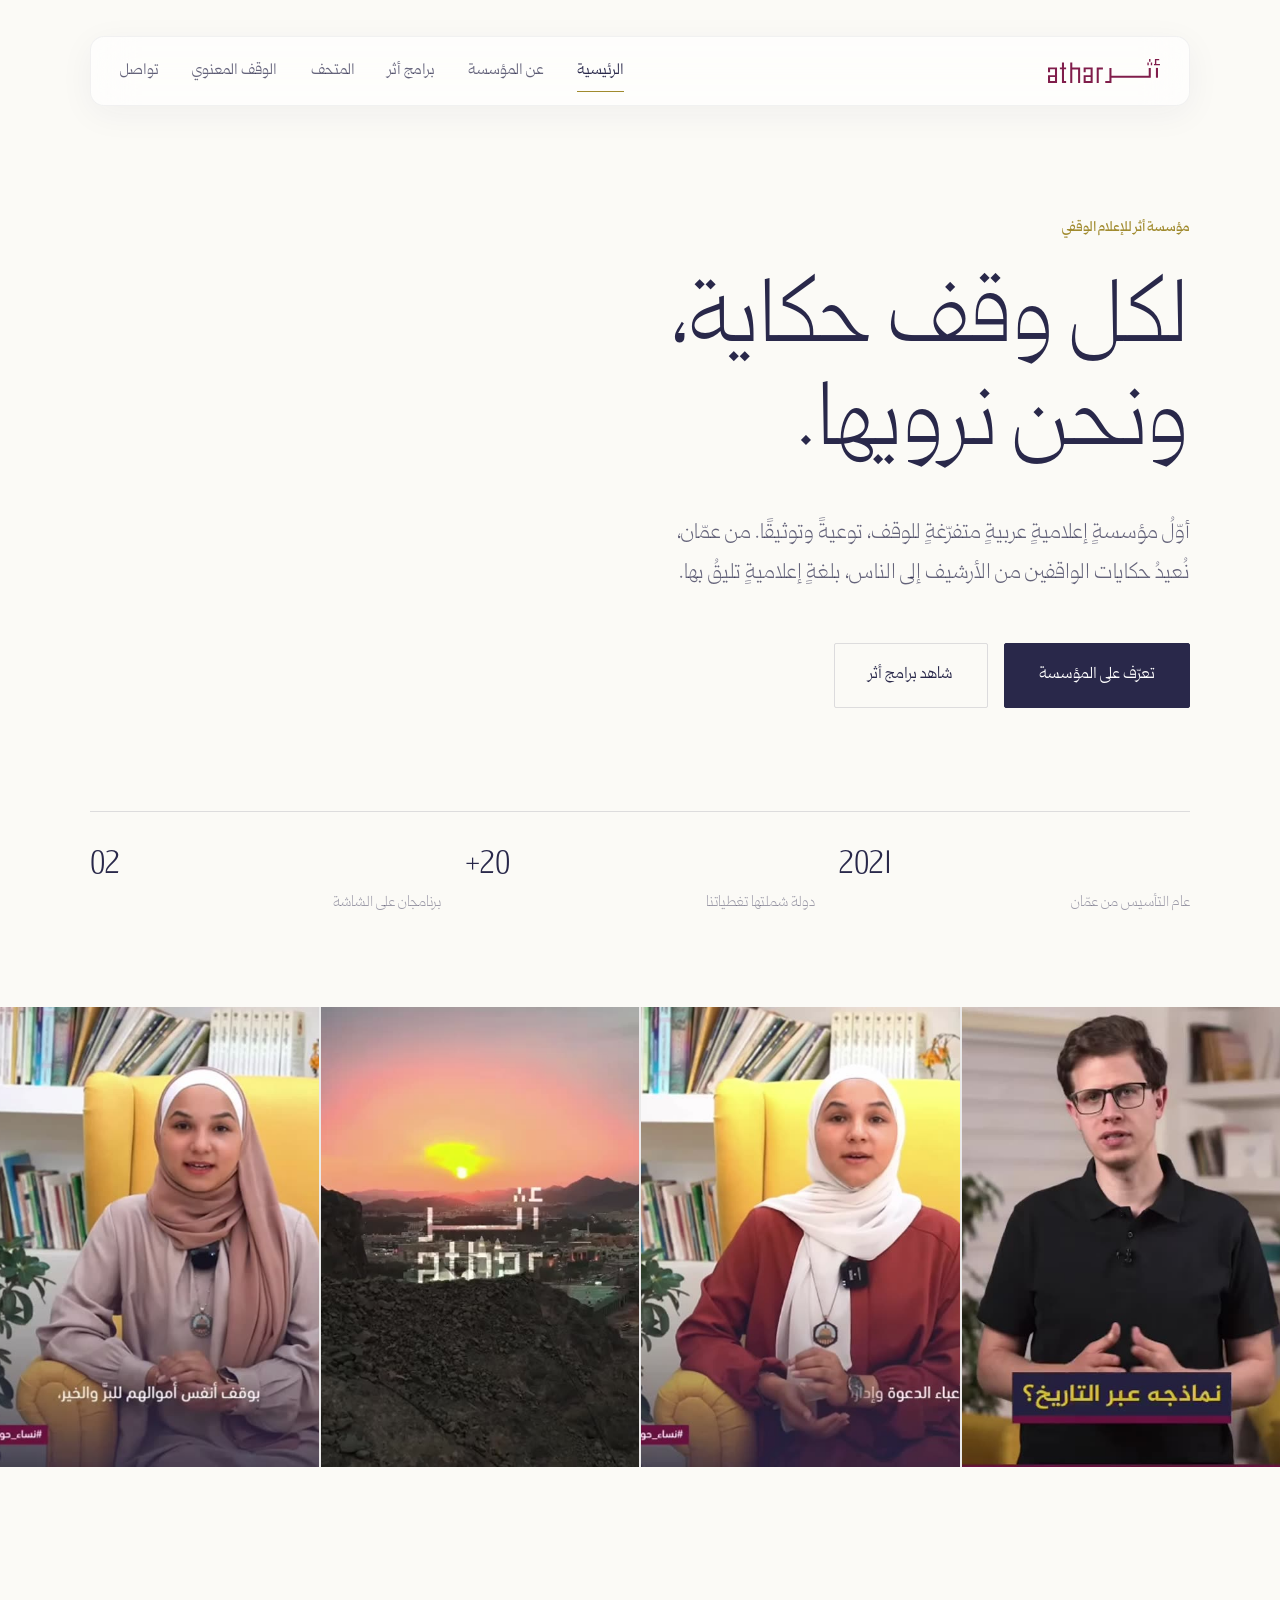
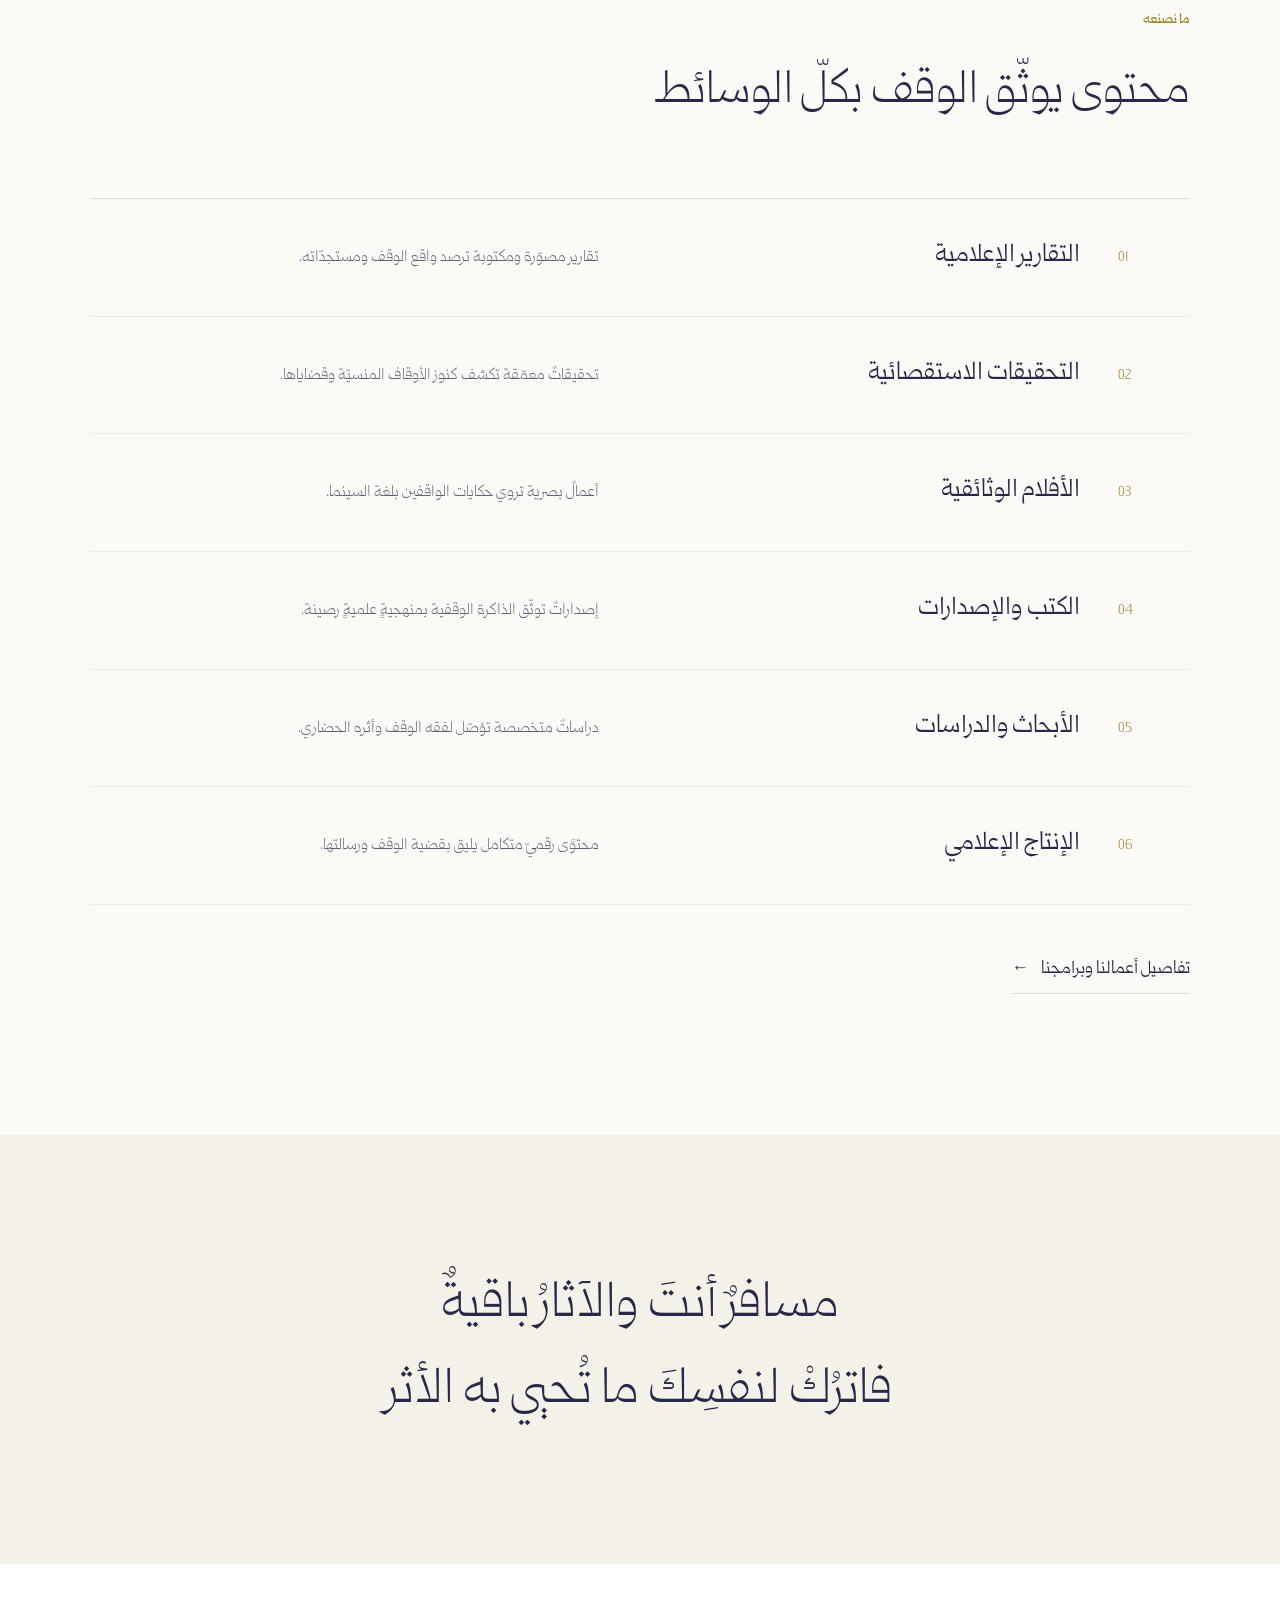
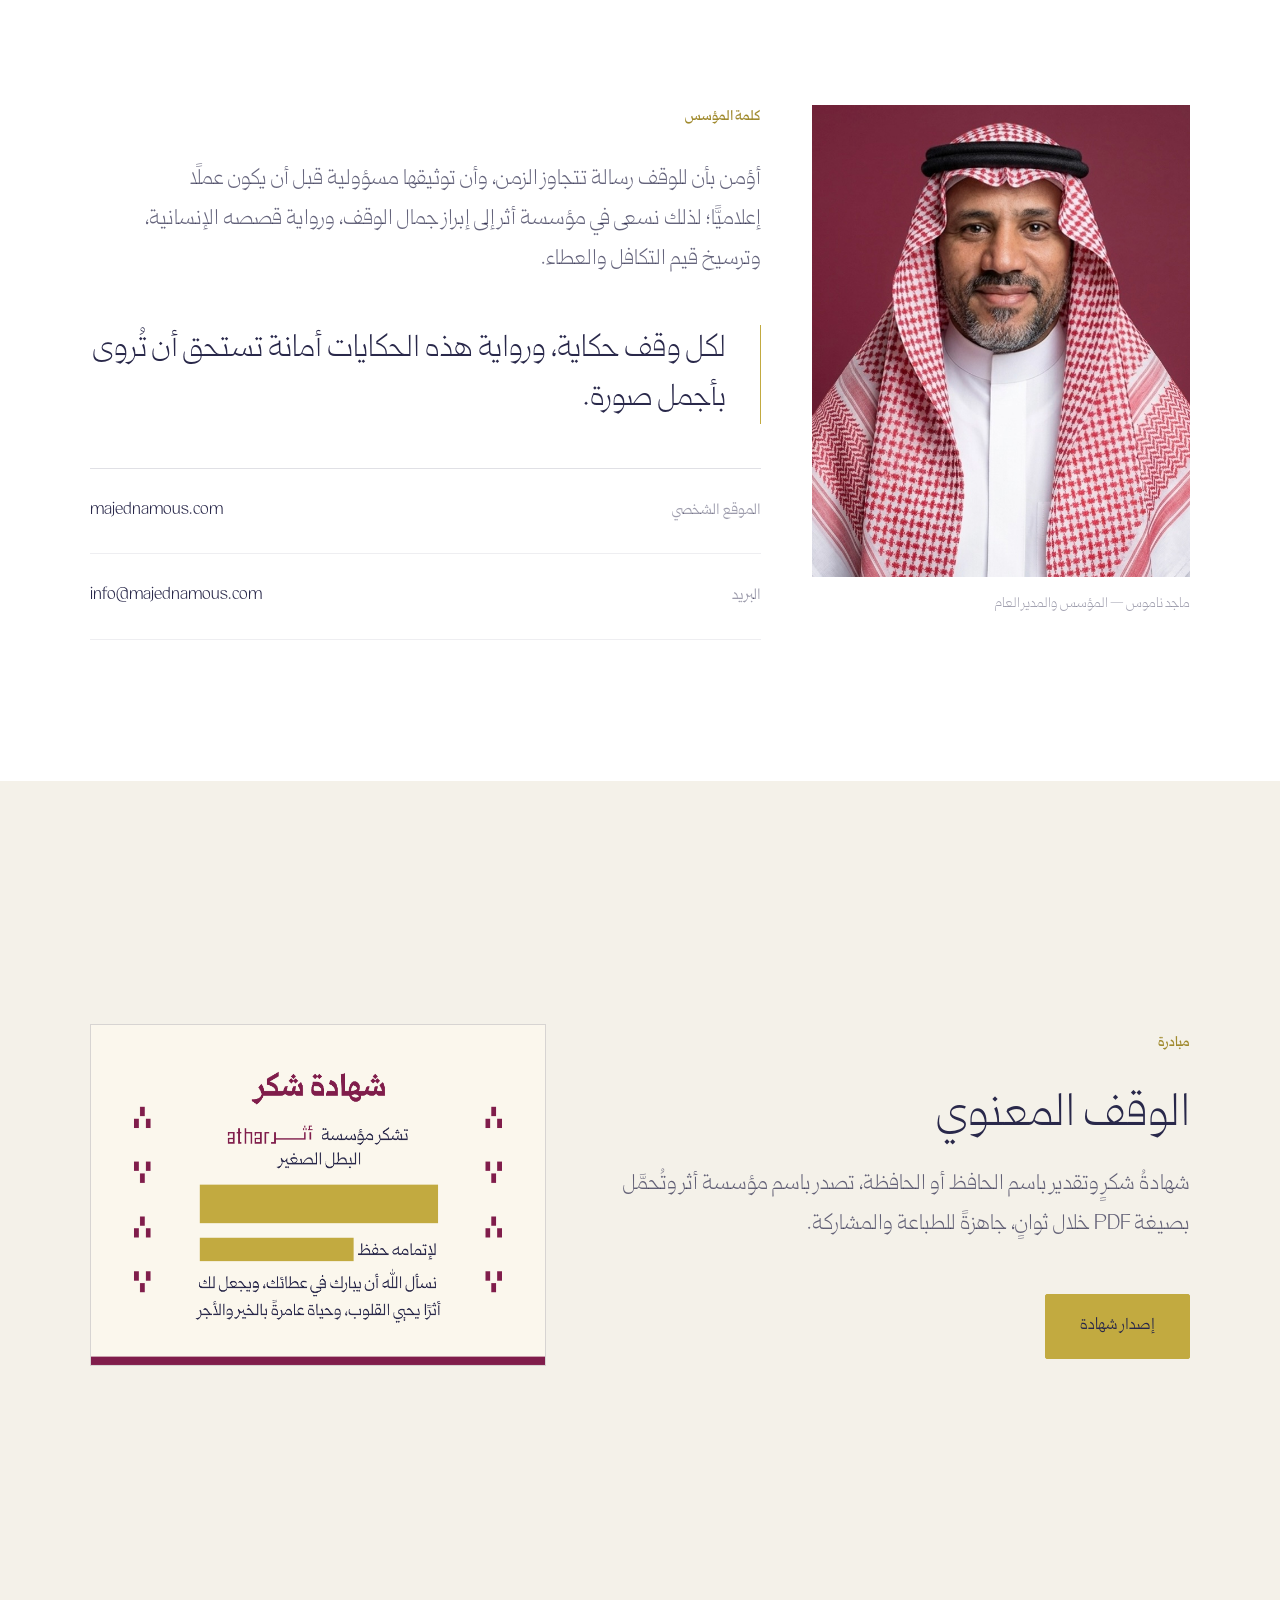
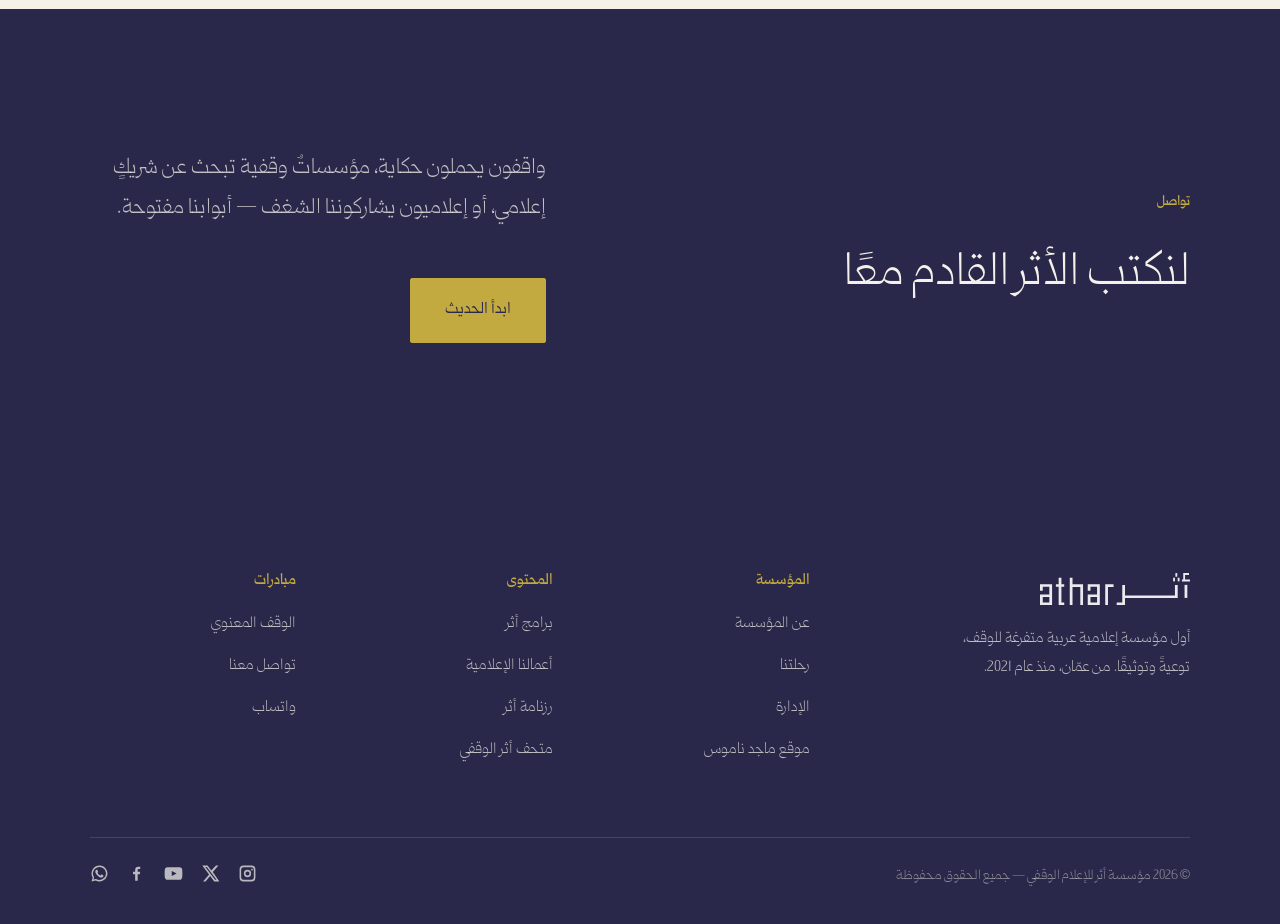
==== commit bc5bd763: "-" ====
--- a/index.html
+++ b/index.html
@@ -32,6 +32,7 @@
         <a href="index.html">الرئيسية</a>
         <a href="about.html">عن المؤسسة</a>
         <a href="programs.html">برامج أثر</a>
+        <a href="museum.html">المتحف</a>
         <a href="certificate.html">الوقف المعنوي</a>
         <a href="contact.html">تواصل</a>
       </nav>
--- a/assets/css/athar.css
+++ b/assets/css/athar.css
@@ -324,11 +324,31 @@
 }
 /* الوسائط لا تلتقط مؤشر الفأرة، فلا تظهر خيارات الصورة في قائمة الزر الأيمن */
 .strip video,.strip img,.gallery img,.program-portrait img,.figure-block img,
-.cert-canvas canvas,.brand img,.footer-brand img{pointer-events:none}
+.cert-canvas canvas,.brand img,.footer-brand img,.banner-card figure img{pointer-events:none}
 /* طبقة شفافة فوق الوسائط تمنع السحب والحفظ المباشر */
-.strip figure,.program-portrait,.figure-block,.cert-canvas{position:relative}
-.strip figure::after,.program-portrait::after,.figure-block::after,.cert-canvas::after{
+.strip figure,.program-portrait,.figure-block,.cert-canvas,.banner-card figure{position:relative}
+.strip figure::after,.program-portrait::after,.figure-block::after,.cert-canvas::after,.banner-card figure::after{
   content:'';position:absolute;inset:0;z-index:2;background:transparent
 }
 .gallery{position:relative}
 .gallery::after{content:'';position:absolute;inset:0;z-index:2;background:transparent}
+
+/* ---------- 21. متحف أثر الوقفي ---------- */
+.museum-intro{display:grid;grid-template-columns:minmax(0,1fr) minmax(0,1fr);gap:clamp(24px,4vw,60px);align-items:end}
+@media (max-width:900px){.museum-intro{grid-template-columns:1fr}}
+.museum-grid{display:grid;grid-template-columns:repeat(3,1fr);gap:clamp(30px,3.6vw,58px)}
+@media (max-width:960px){.museum-grid{grid-template-columns:repeat(2,1fr)}}
+@media (max-width:560px){.museum-grid{grid-template-columns:1fr}}
+.banner-card figure{margin:0;position:relative;aspect-ratio:1/2;overflow:hidden;background:var(--sand);border:1px solid var(--rule-soft)}
+.banner-card figure img{width:100%;height:100%;object-fit:cover;transition:transform 1.1s var(--ease)}
+.banner-card:hover figure img{transform:scale(1.025)}
+.banner-card h3{margin-top:clamp(16px,1.6vw,22px);font-size:clamp(1.08rem,1.5vw,1.28rem);font-weight:400}
+.banner-card p{margin:8px 0 0;font-size:.93rem;color:var(--ink-70);line-height:1.75}
+.banner-card .dl{
+  margin-top:16px;display:inline-flex;align-items:center;gap:10px;font-size:.9rem;color:var(--ink-45);
+  border-bottom:1px solid var(--rule);padding-bottom:6px;transition:color var(--t),border-color var(--t);
+}
+.banner-card .dl svg{width:15px;height:15px;stroke:currentColor;fill:none;stroke-width:1.6;stroke-linecap:round;stroke-linejoin:round}
+.banner-card .dl:hover{color:var(--burgundy);border-color:var(--burgundy)}
+.museum-note{margin-top:clamp(50px,6vw,86px);padding-top:clamp(24px,3vw,34px);border-top:1px solid var(--rule);
+  display:flex;flex-wrap:wrap;gap:16px;justify-content:space-between;align-items:baseline;font-size:.92rem;color:var(--ink-45)}
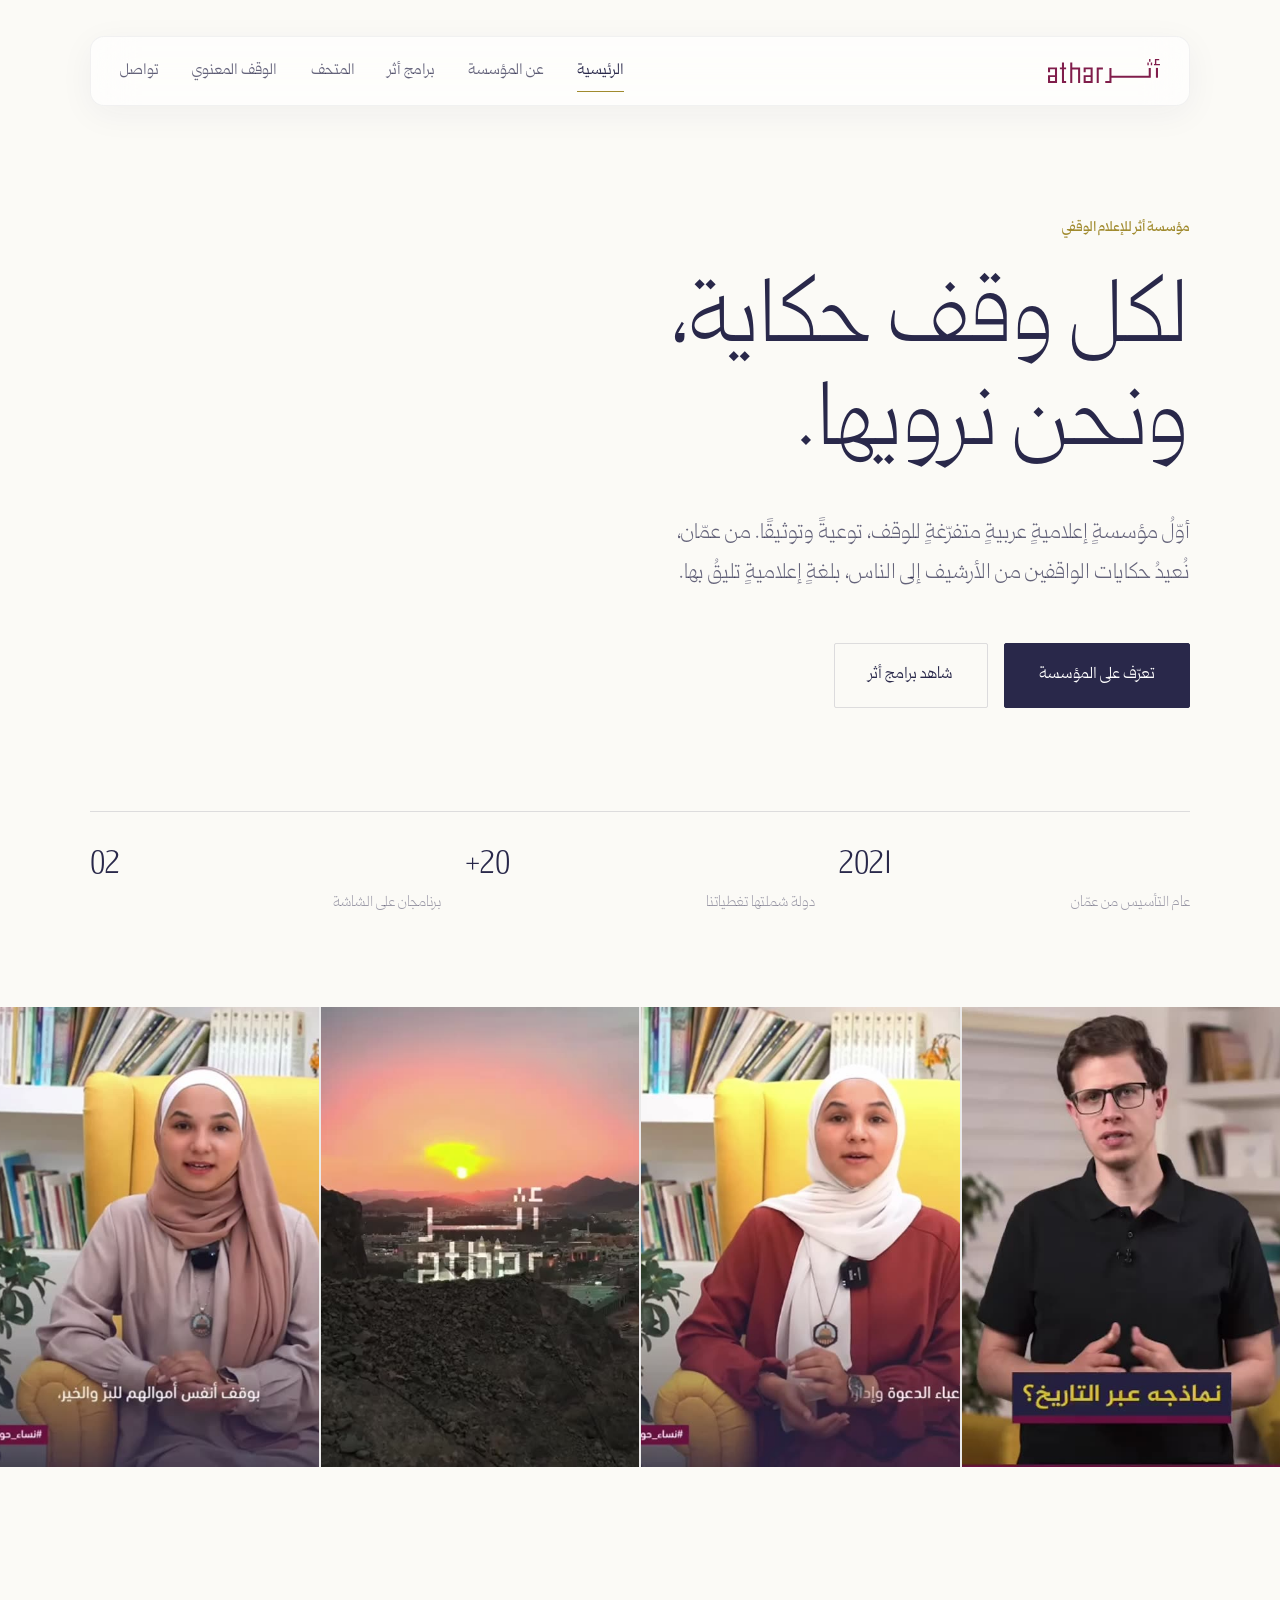
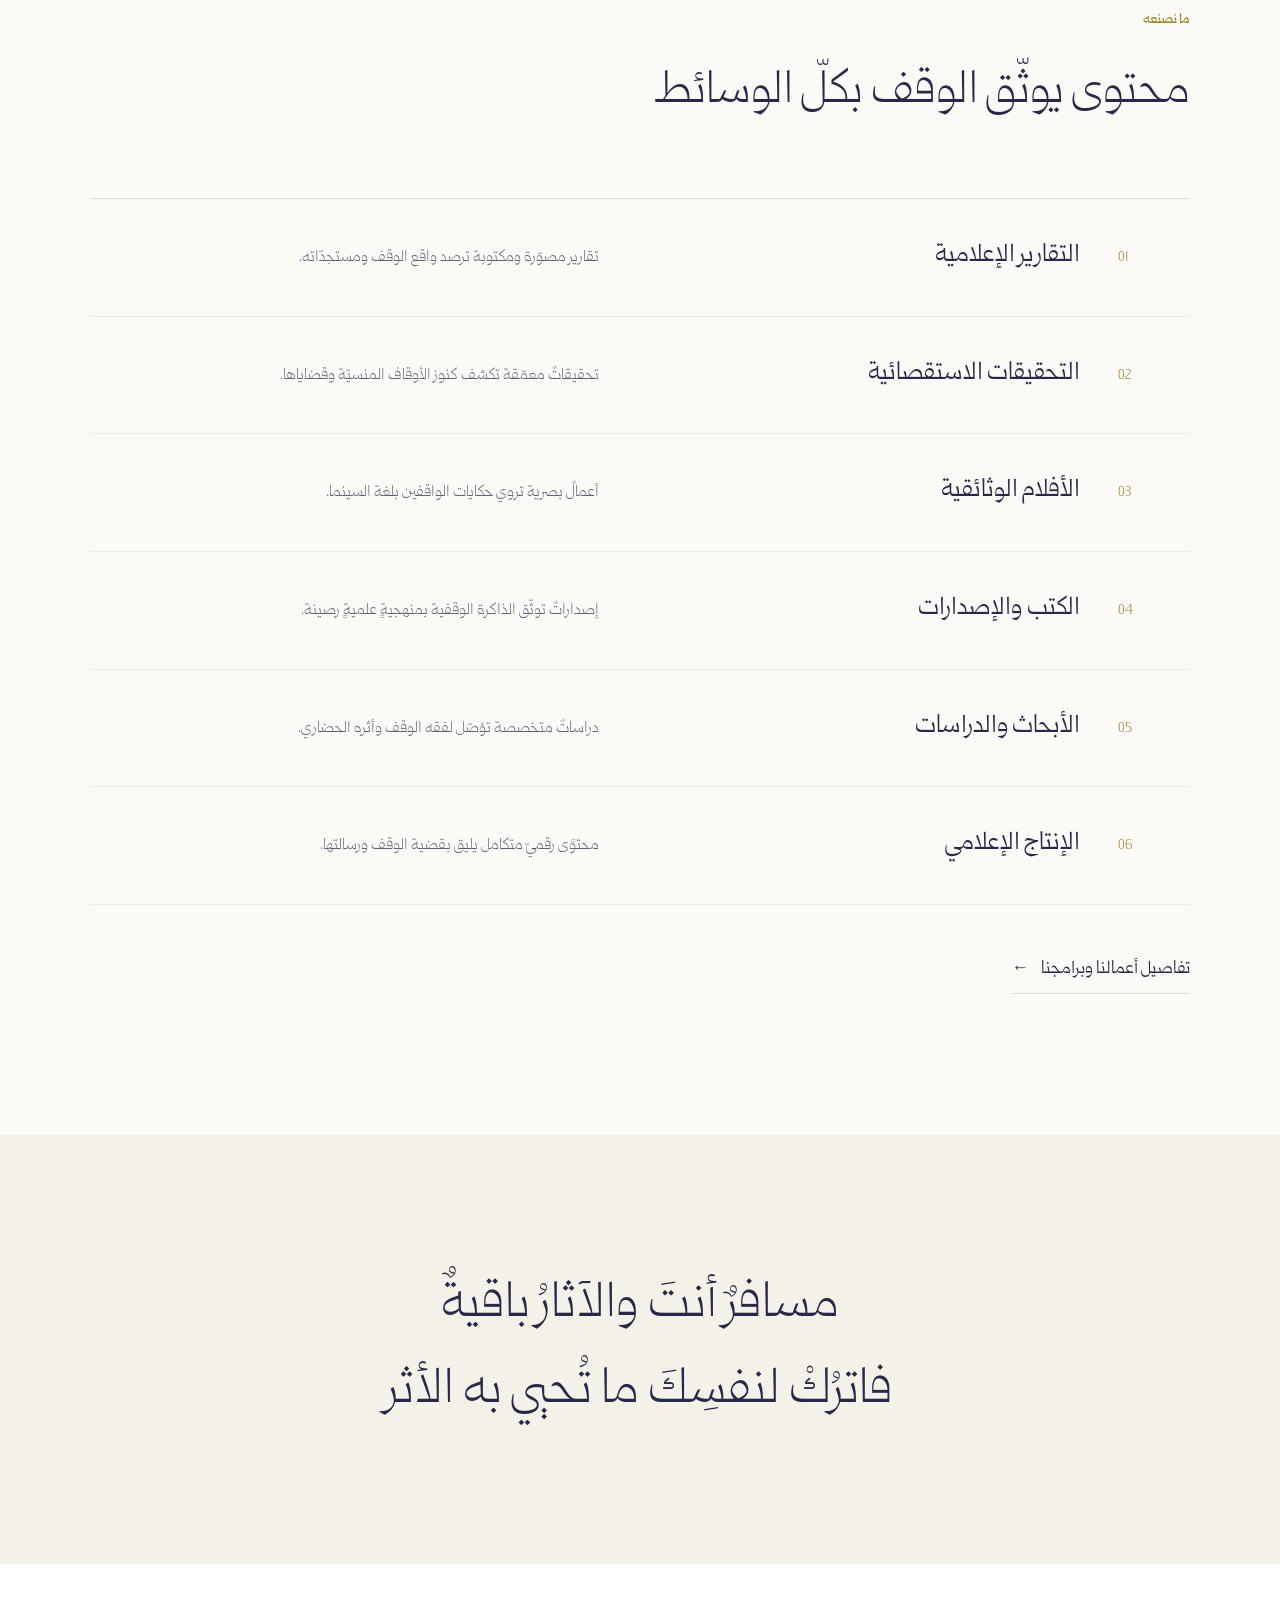
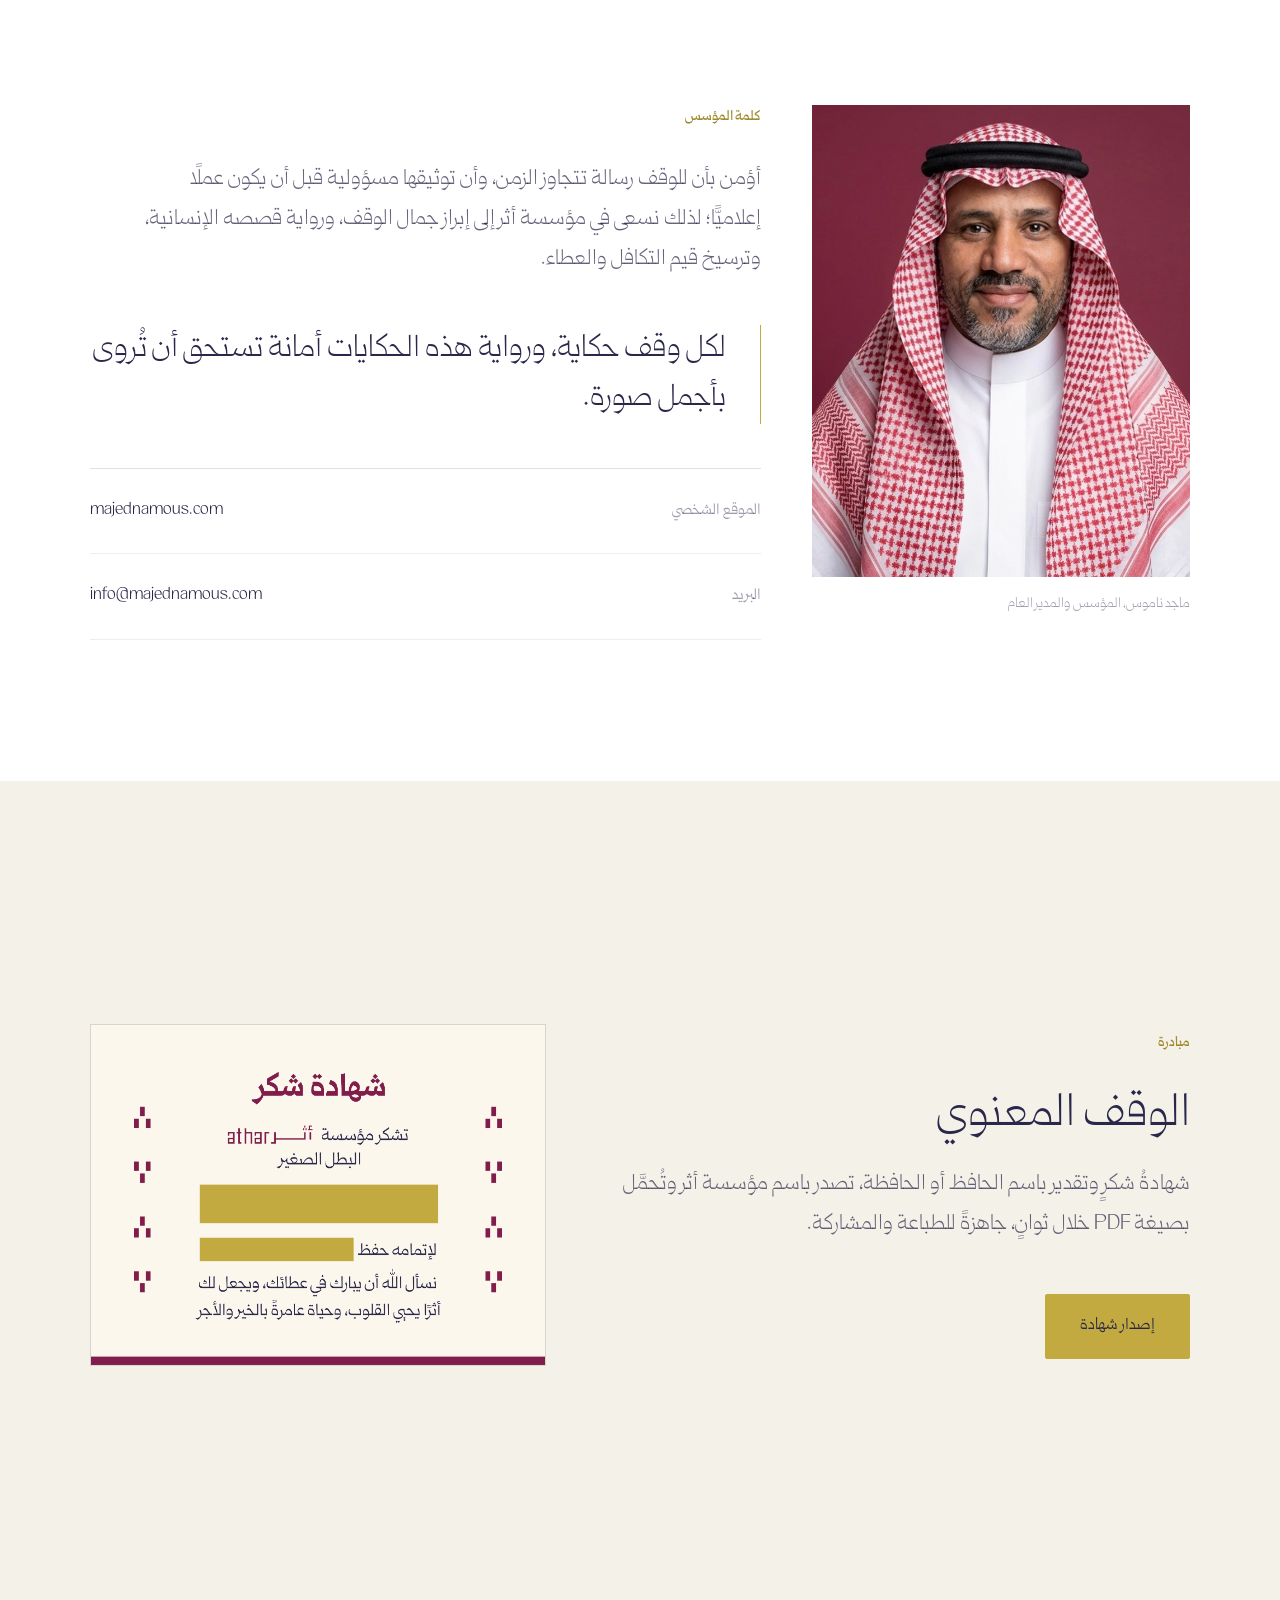
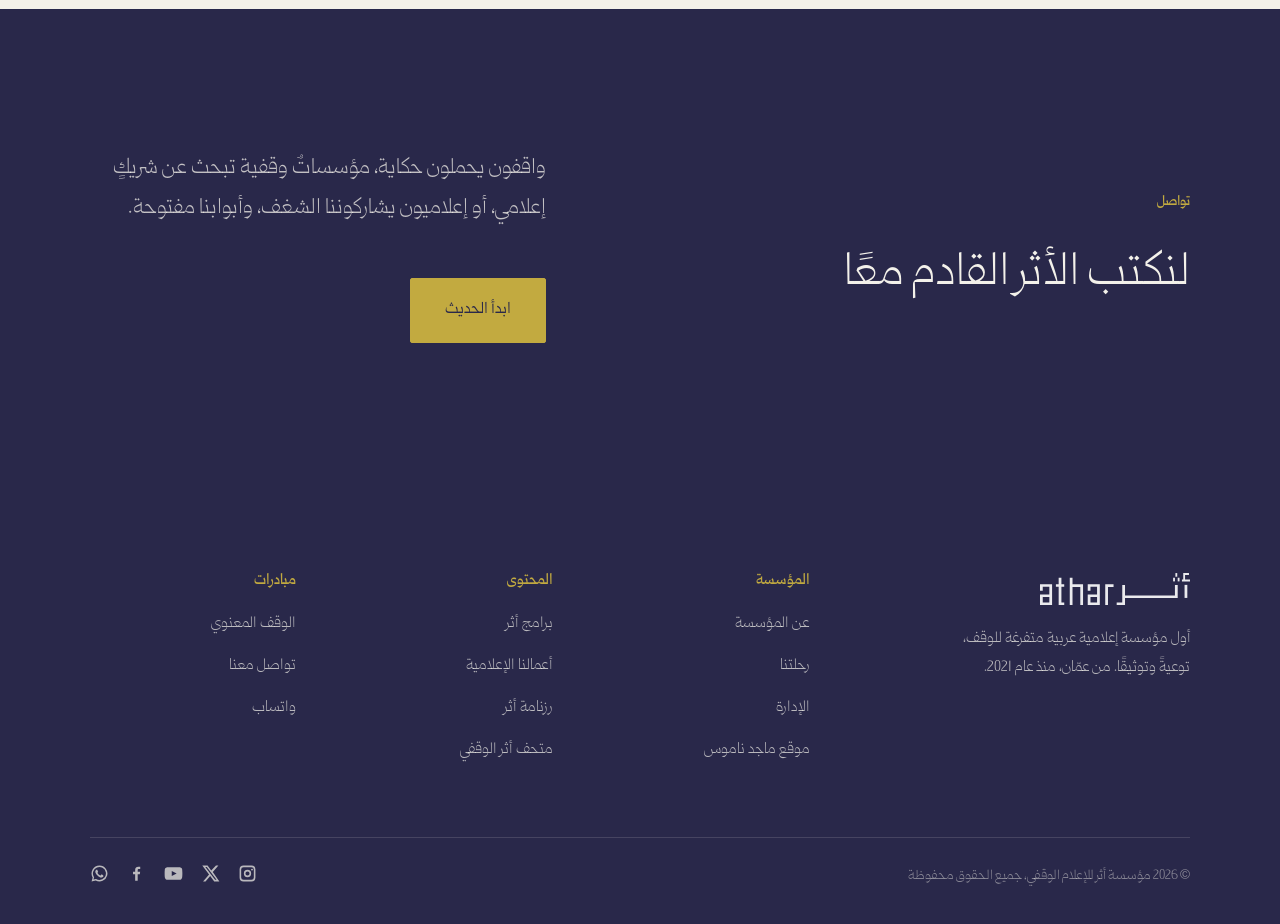
==== commit 81a234d8: "-" ====
--- a/index.html
+++ b/index.html
@@ -18,6 +18,7 @@
 <script type="application/ld+json">
 {"@context":"https://schema.org","@type":"Organization","name":"مؤسسة أثر للإعلام الوقفي","url":"https://atharwaqf.com/","foundingDate":"2021","founder":{"@type":"Person","name":"ماجد ناموس","url":"https://majednamous.com"},"email":"info@atharwaqf.com","telephone":"+962777452266","address":{"@type":"PostalAddress","addressLocality":"عمّان","addressCountry":"JO"},"sameAs":["https://www.instagram.com/atharwaqf","https://x.com/atharwaqf","https://www.youtube.com/@atharWaqf","https://www.facebook.com/AtharWaqf"]}
 </script>
+<script>document.documentElement.className+=" js";</script>
 </head>
 <body>
 <a href="#main" class="skip-link">تجاوز إلى المحتوى</a>
@@ -25,7 +26,7 @@
 <header class="header" id="header">
   <div class="container">
     <div class="bar">
-      <a href="index.html" class="brand" aria-label="مؤسسة أثر — الصفحة الرئيسية">
+      <a href="index.html" class="brand" aria-label="مؤسسة أثر، الصفحة الرئيسية">
         <img src="assets/img/logo-h.svg" alt="مؤسسة أثر للإعلام الوقفي" width="112" height="24">
       </a>
       <nav class="nav" id="nav" aria-label="التنقل الرئيسي">
@@ -112,8 +113,8 @@
     <div class="container">
       <div class="grid g-side">
         <figure class="figure-block" data-r>
-          <img src="assets/img/majed.jpg" alt="ماجد ناموس — المؤسس والمدير العام" loading="lazy">
-          <figcaption class="figure-cap">ماجد ناموس — المؤسس والمدير العام</figcaption>
+          <img src="assets/img/majed.jpg" alt="ماجد ناموس، المؤسس والمدير العام" loading="lazy">
+          <figcaption class="figure-cap">ماجد ناموس، المؤسس والمدير العام</figcaption>
         </figure>
         <div data-r>
           <span class="eyebrow">كلمة المؤسس</span>
@@ -165,7 +166,7 @@
         <div data-r>
           <p class="lead">
             واقفون يحملون حكاية، مؤسساتٌ وقفية تبحث عن شريكٍ إعلامي،
-            أو إعلاميون يشاركوننا الشغف — أبوابنا مفتوحة.
+            أو إعلاميون يشاركوننا الشغف، وأبوابنا مفتوحة.
           </p>
           <div class="actions"><a class="btn btn--gold" href="contact.html">ابدأ الحديث</a></div>
         </div>
--- a/assets/css/athar.css
+++ b/assets/css/athar.css
@@ -1,5 +1,5 @@
 /* ============================================================
-   مؤسسة أثر للإعلام الوقفي — نظام التصميم
+   مؤسسة أثر للإعلام الوقفي، نظام التصميم
    تحريري، فاتح، مينمال. HTML5 / CSS3 فقط.
    ============================================================ */
 
@@ -308,12 +308,12 @@
 @media (max-width:760px){.steps{grid-template-columns:1fr;gap:26px}}
 
 /* ---------- 19. الحركة ---------- */
-[data-r]{opacity:0;transform:translateY(14px);transition:opacity .8s var(--ease),transform .8s var(--ease)}
-[data-r].in{opacity:1;transform:none}
-[data-r-group] > *{opacity:0;transform:translateY(14px);transition:opacity .8s var(--ease),transform .8s var(--ease)}
-[data-r-group].in > *{opacity:1;transform:none}
+.js [data-r]{opacity:0;transform:translateY(14px);transition:opacity .8s var(--ease),transform .8s var(--ease)}
+.js [data-r].in{opacity:1;transform:none}
+.js [data-r-group] > *{opacity:0;transform:translateY(14px);transition:opacity .8s var(--ease),transform .8s var(--ease)}
+.js [data-r-group].in > *{opacity:1;transform:none}
 @media (prefers-reduced-motion:reduce){
-  [data-r],[data-r-group] > *{opacity:1;transform:none;transition:none}
+  .js [data-r],.js [data-r-group] > *{opacity:1;transform:none;transition:none}
 }
 
 /* ---------- 20. حماية الوسائط ---------- */
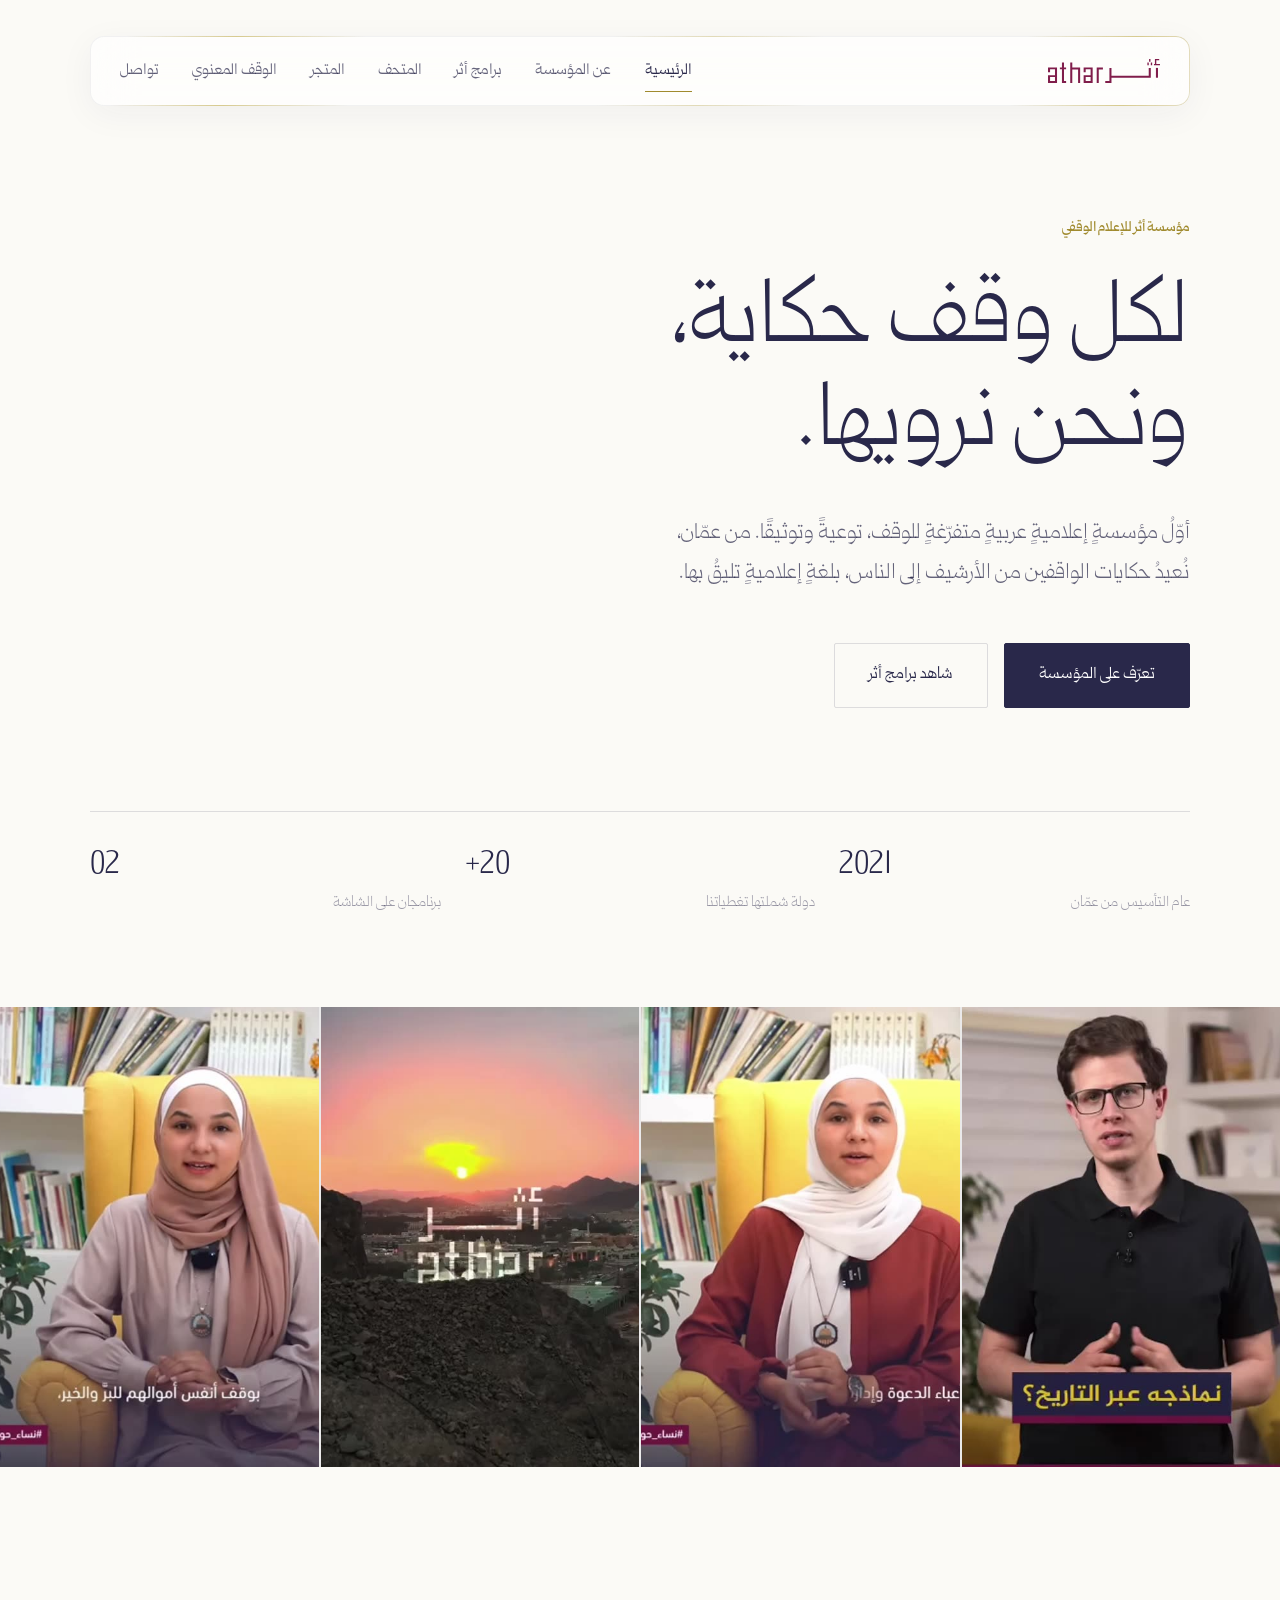
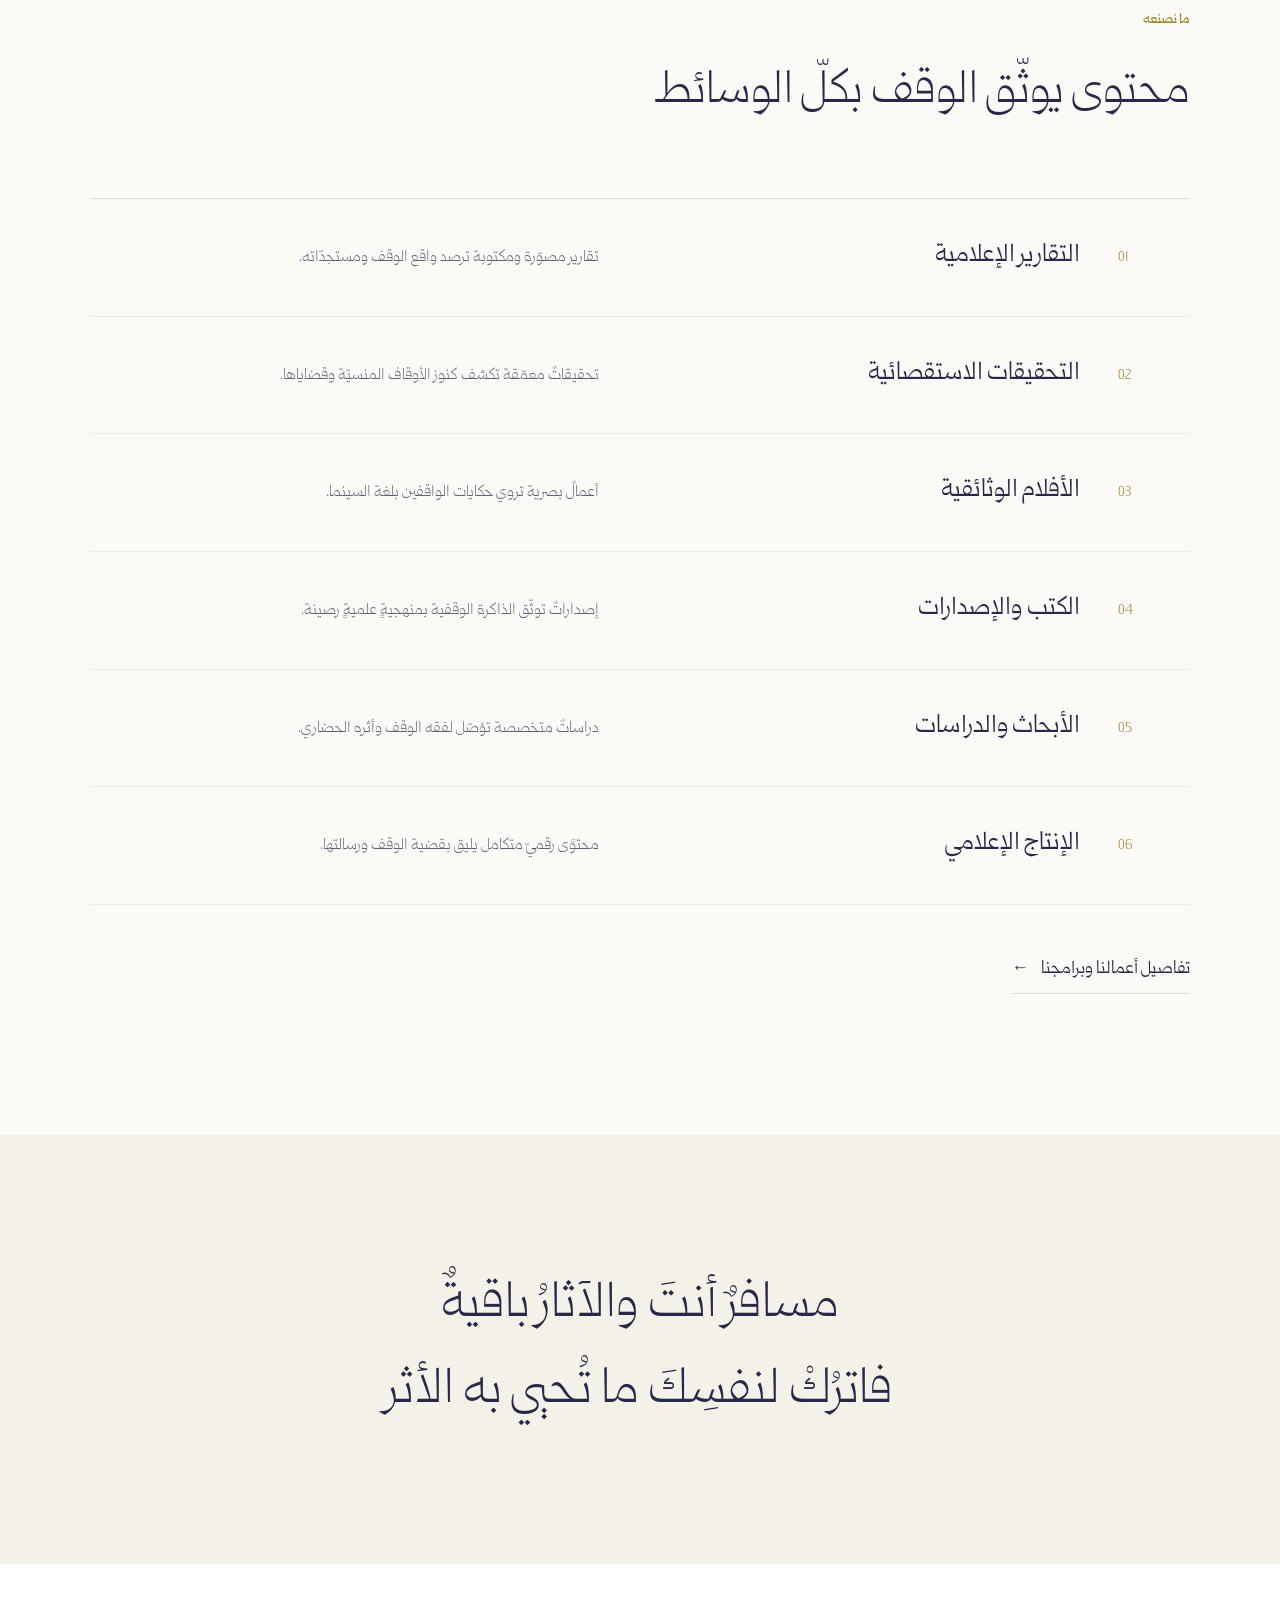
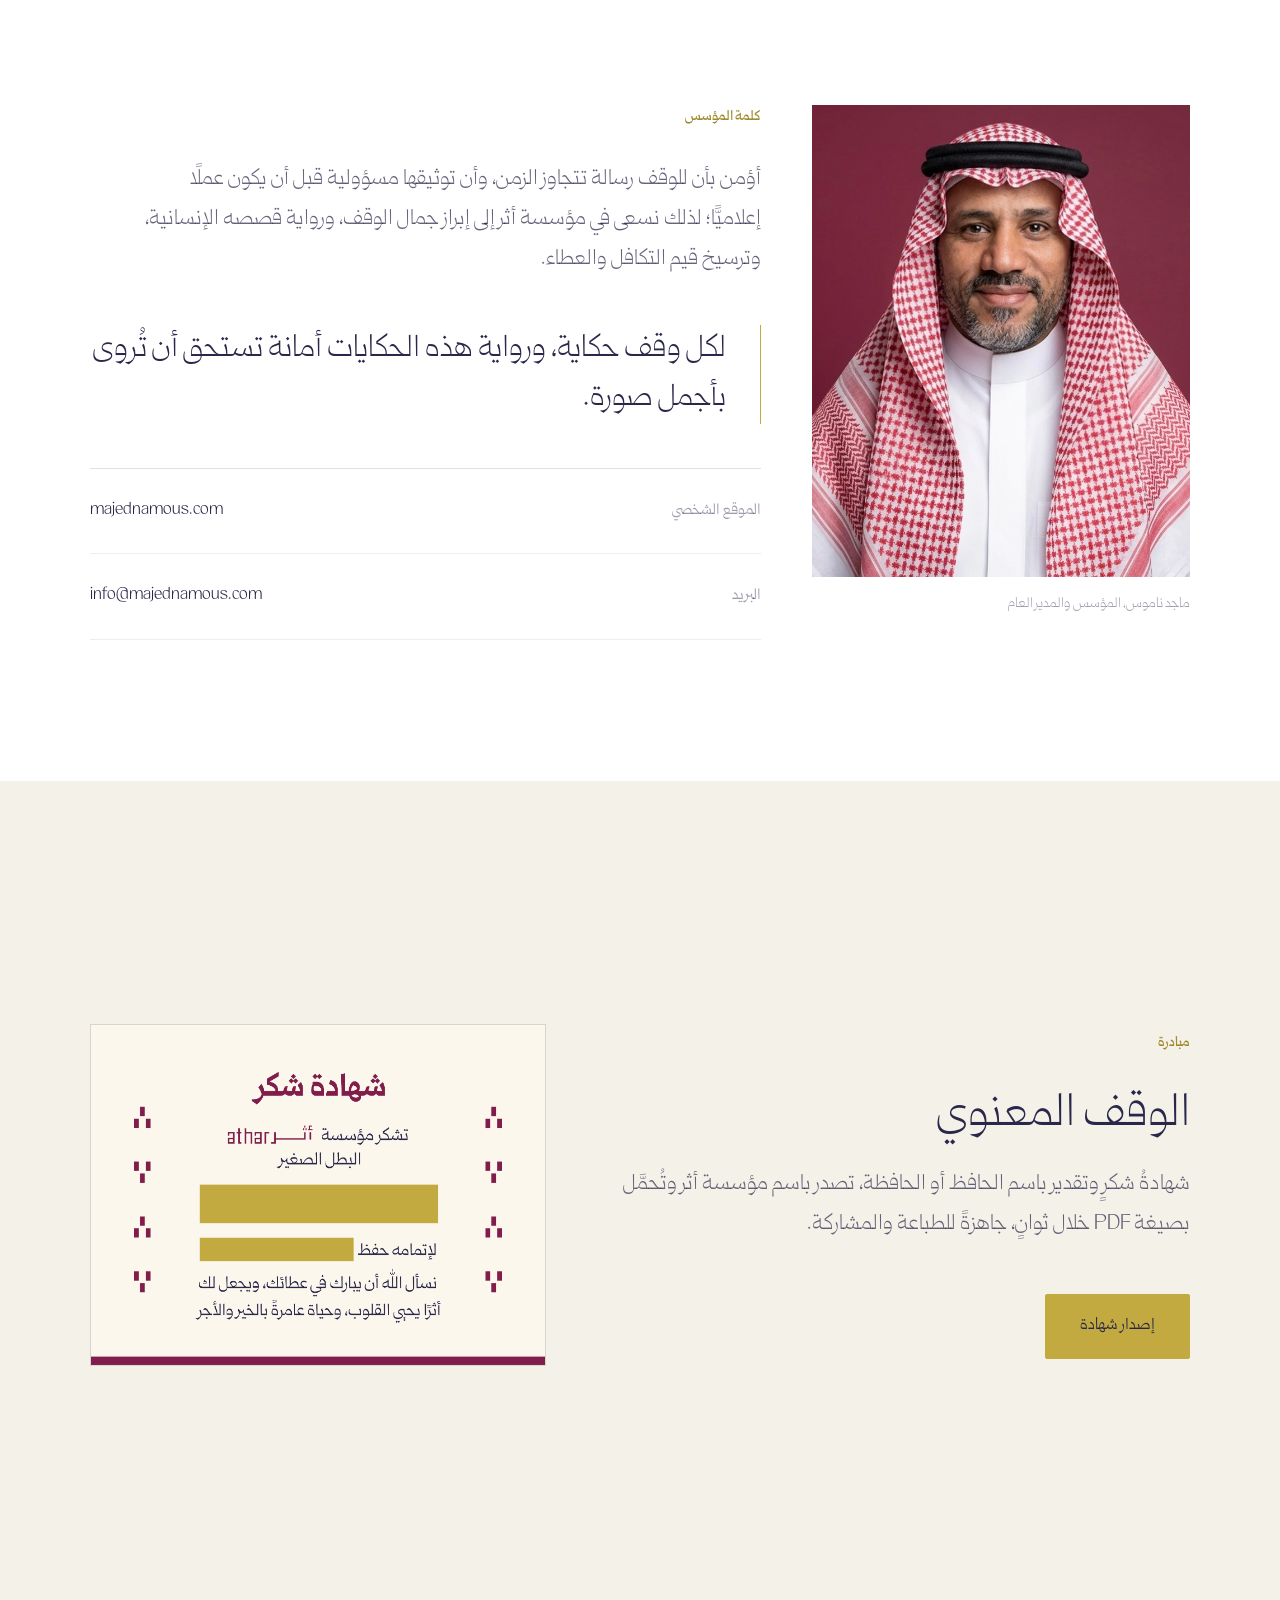
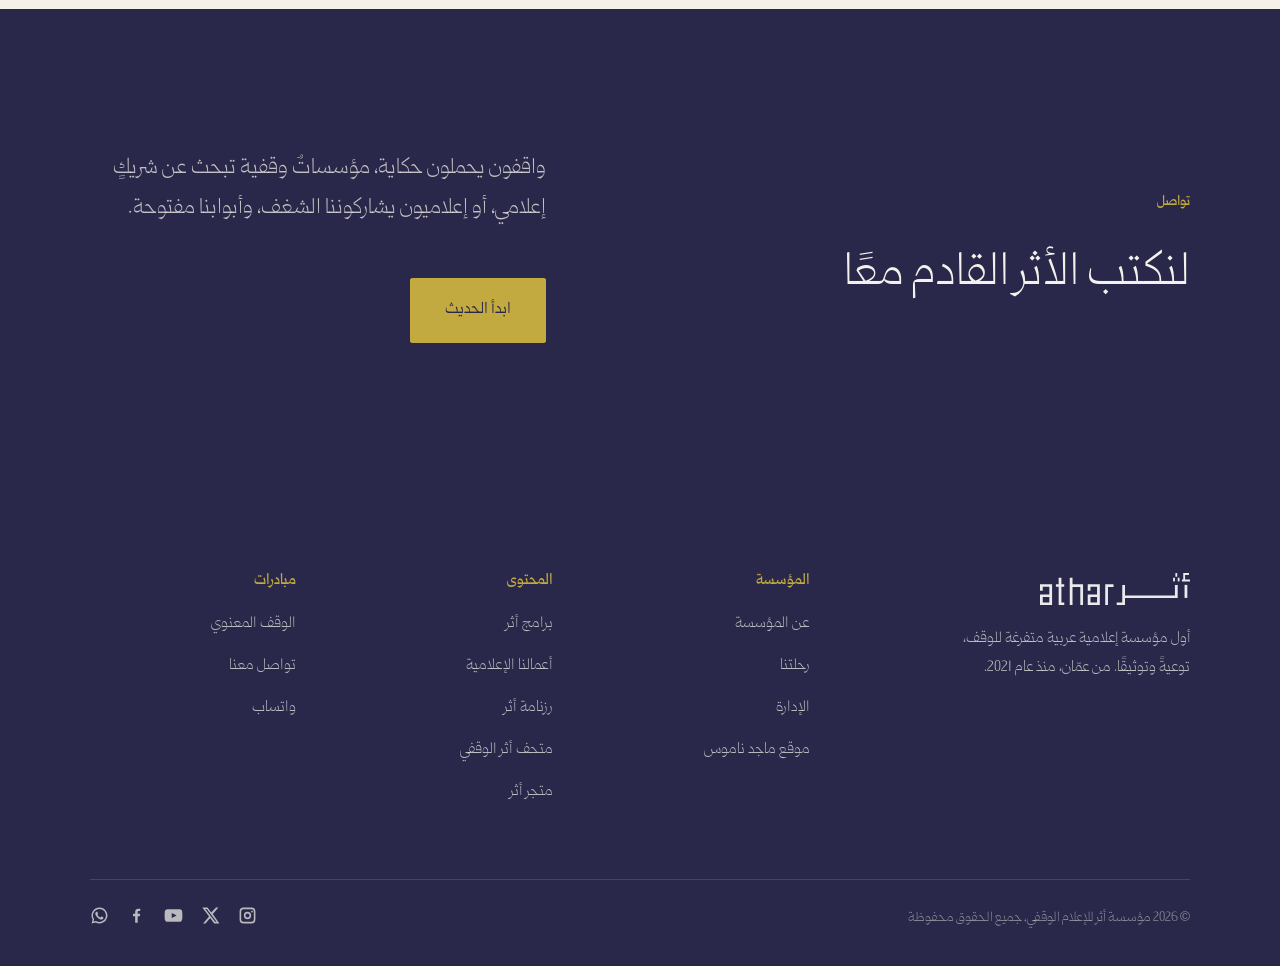
==== commit b1af2557: "إضافة متجر أثر" ====
--- a/index.html
+++ b/index.html
@@ -34,6 +34,7 @@
         <a href="about.html">عن المؤسسة</a>
         <a href="programs.html">برامج أثر</a>
         <a href="museum.html">المتحف</a>
+        <a href="store.html">المتجر</a>
         <a href="certificate.html">الوقف المعنوي</a>
         <a href="contact.html">تواصل</a>
       </nav>
--- a/assets/css/athar.css
+++ b/assets/css/athar.css
@@ -128,6 +128,30 @@
   transition:background var(--t),box-shadow var(--t);
 }
 .header.is-scrolled .bar::before{background:rgba(255,255,255,.84);box-shadow:0 10px 40px rgba(41,40,74,.07)}
+/* خيط ذهبي خفيف جدًا يسري ببطء على حافة الشريط، هوية أثر بلا لمعان */
+.bar::after{
+  content:'';position:absolute;inset:0;z-index:-1;border-radius:14px;padding:1px;pointer-events:none;
+  background:linear-gradient(104deg,
+    rgba(194,170,64,0)    4%,
+    rgba(194,170,64,.55) 16%,
+    rgba(194,170,64,0)   30%,
+    rgba(194,170,64,0)   57%,
+    rgba(194,170,64,.32) 68%,
+    rgba(194,170,64,0)   80%);
+  background-size:900px 100%;
+  -webkit-mask:linear-gradient(#fff 0 0) content-box,linear-gradient(#fff 0 0);
+          mask:linear-gradient(#fff 0 0) content-box,linear-gradient(#fff 0 0);
+  -webkit-mask-composite:xor;
+          mask-composite:exclude;
+  animation:athar-edge 26s linear infinite;
+}
+@keyframes athar-edge{
+  from{background-position:900px 50%}
+  to{background-position:0 50%}
+}
+@media (prefers-reduced-motion:reduce){
+  .bar::after{animation:none;background-position:300px 50%}
+}
 .brand img{width:clamp(88px,9vw,112px);height:auto}
 .nav{display:flex;align-items:center;gap:clamp(20px,2.6vw,38px)}
 .nav a{position:relative;font-size:.96rem;font-weight:400;color:var(--ink-70);padding-block:6px;transition:color var(--t)}
@@ -138,12 +162,17 @@
 
 /* زر القائمة: خطان عريضان فقط */
 .nav-toggle{
-  display:none;width:34px;height:26px;padding:0;border:0;background:transparent;cursor:pointer;
-  flex-direction:column;align-items:flex-end;justify-content:center;gap:6px;
-}
-.nav-toggle span{display:block;width:28px;height:3px;border-radius:1px;background:var(--ink);transition:transform .38s var(--ease),opacity .28s var(--ease)}
-.nav-toggle[aria-expanded="true"] span:nth-child(1){transform:translateY(4.5px) rotate(45deg)}
-.nav-toggle[aria-expanded="true"] span:nth-child(2){transform:translateY(-4.5px) rotate(-45deg)}
+  display:none;width:56px;height:26px;padding:0;border:0;background:transparent;cursor:pointer;
+  flex-direction:column;align-items:center;justify-content:center;gap:5px;
+  -webkit-tap-highlight-color:transparent;touch-action:manipulation;
+}
+.nav-toggle span{
+  display:block;width:56px;height:2px;border-radius:1px;background:var(--ink);
+  transform-origin:50% 50%;
+  transition:transform .38s var(--ease),opacity .28s var(--ease);
+}
+.nav-toggle[aria-expanded="true"] span:nth-child(1){transform:translateY(3.5px) rotate(45deg)}
+.nav-toggle[aria-expanded="true"] span:nth-child(2){transform:translateY(-3.5px) rotate(-45deg)}
 
 @media (max-width:900px){
   .nav-toggle{display:flex}
@@ -338,17 +367,36 @@
 @media (max-width:900px){.museum-intro{grid-template-columns:1fr}}
 .museum-grid{display:grid;grid-template-columns:repeat(3,1fr);gap:clamp(30px,3.6vw,58px)}
 @media (max-width:960px){.museum-grid{grid-template-columns:repeat(2,1fr)}}
-@media (max-width:560px){.museum-grid{grid-template-columns:1fr}}
-.banner-card figure{margin:0;position:relative;aspect-ratio:1/2;overflow:hidden;background:var(--sand);border:1px solid var(--rule-soft)}
+.banner-card figure{margin:0;position:relative;aspect-ratio:1/2;overflow:hidden;background:var(--sand);border:0;border-radius:8px}
 .banner-card figure img{width:100%;height:100%;object-fit:cover;transition:transform 1.1s var(--ease)}
-.banner-card:hover figure img{transform:scale(1.025)}
+@media (hover:hover){.banner-card:hover figure img{transform:scale(1.025)}}
 .banner-card h3{margin-top:clamp(16px,1.6vw,22px);font-size:clamp(1.08rem,1.5vw,1.28rem);font-weight:400}
 .banner-card p{margin:8px 0 0;font-size:.93rem;color:var(--ink-70);line-height:1.75}
 .banner-card .dl{
-  margin-top:16px;display:inline-flex;align-items:center;gap:10px;font-size:.9rem;color:var(--ink-45);
-  border-bottom:1px solid var(--rule);padding-bottom:6px;transition:color var(--t),border-color var(--t);
-}
-.banner-card .dl svg{width:15px;height:15px;stroke:currentColor;fill:none;stroke-width:1.6;stroke-linecap:round;stroke-linejoin:round}
-.banner-card .dl:hover{color:var(--burgundy);border-color:var(--burgundy)}
+  margin-top:clamp(16px,1.7vw,22px);
+  display:inline-flex;align-items:center;justify-content:center;gap:11px;
+  padding:13px 28px;border:1px solid var(--rule);border-radius:6px;
+  background:transparent;color:var(--ink);font-size:.94rem;font-weight:400;line-height:1;
+  transition:background var(--t),color var(--t),border-color var(--t);
+}
+.banner-card .dl svg{
+  width:16px;height:16px;stroke:currentColor;fill:none;stroke-width:1.5;
+  stroke-linecap:round;stroke-linejoin:round;transition:transform var(--t);
+}
+@media (hover:hover){
+  .banner-card .dl:hover{background:var(--ink);border-color:var(--ink);color:#fff}
+  .banner-card .dl:hover svg{transform:translateY(2px)}
+}
+.banner-card .dl:active{background:var(--ink);border-color:var(--ink);color:#fff}
 .museum-note{margin-top:clamp(50px,6vw,86px);padding-top:clamp(24px,3vw,34px);border-top:1px solid var(--rule);
   display:flex;flex-wrap:wrap;gap:16px;justify-content:space-between;align-items:baseline;font-size:.92rem;color:var(--ink-45)}
+
+/* الموبايل: عرض متحفي، لوحة واحدة متمركزة بنسبتها الحقيقية وبطاقة تعريف تحتها */
+@media (max-width:560px){
+  .museum-grid{grid-template-columns:1fr;justify-items:center;gap:clamp(48px,13vw,72px)}
+  .banner-card{width:min(64vw,290px);text-align:center}
+  .banner-card h3{margin-top:18px;font-size:1.05rem}
+  .banner-card p{margin-top:6px;font-size:.87rem;line-height:1.72}
+  .banner-card .dl{margin-top:18px;display:flex;width:100%;padding:14px 18px;font-size:.9rem}
+  .museum-note{justify-content:center;text-align:center;gap:10px}
+}
